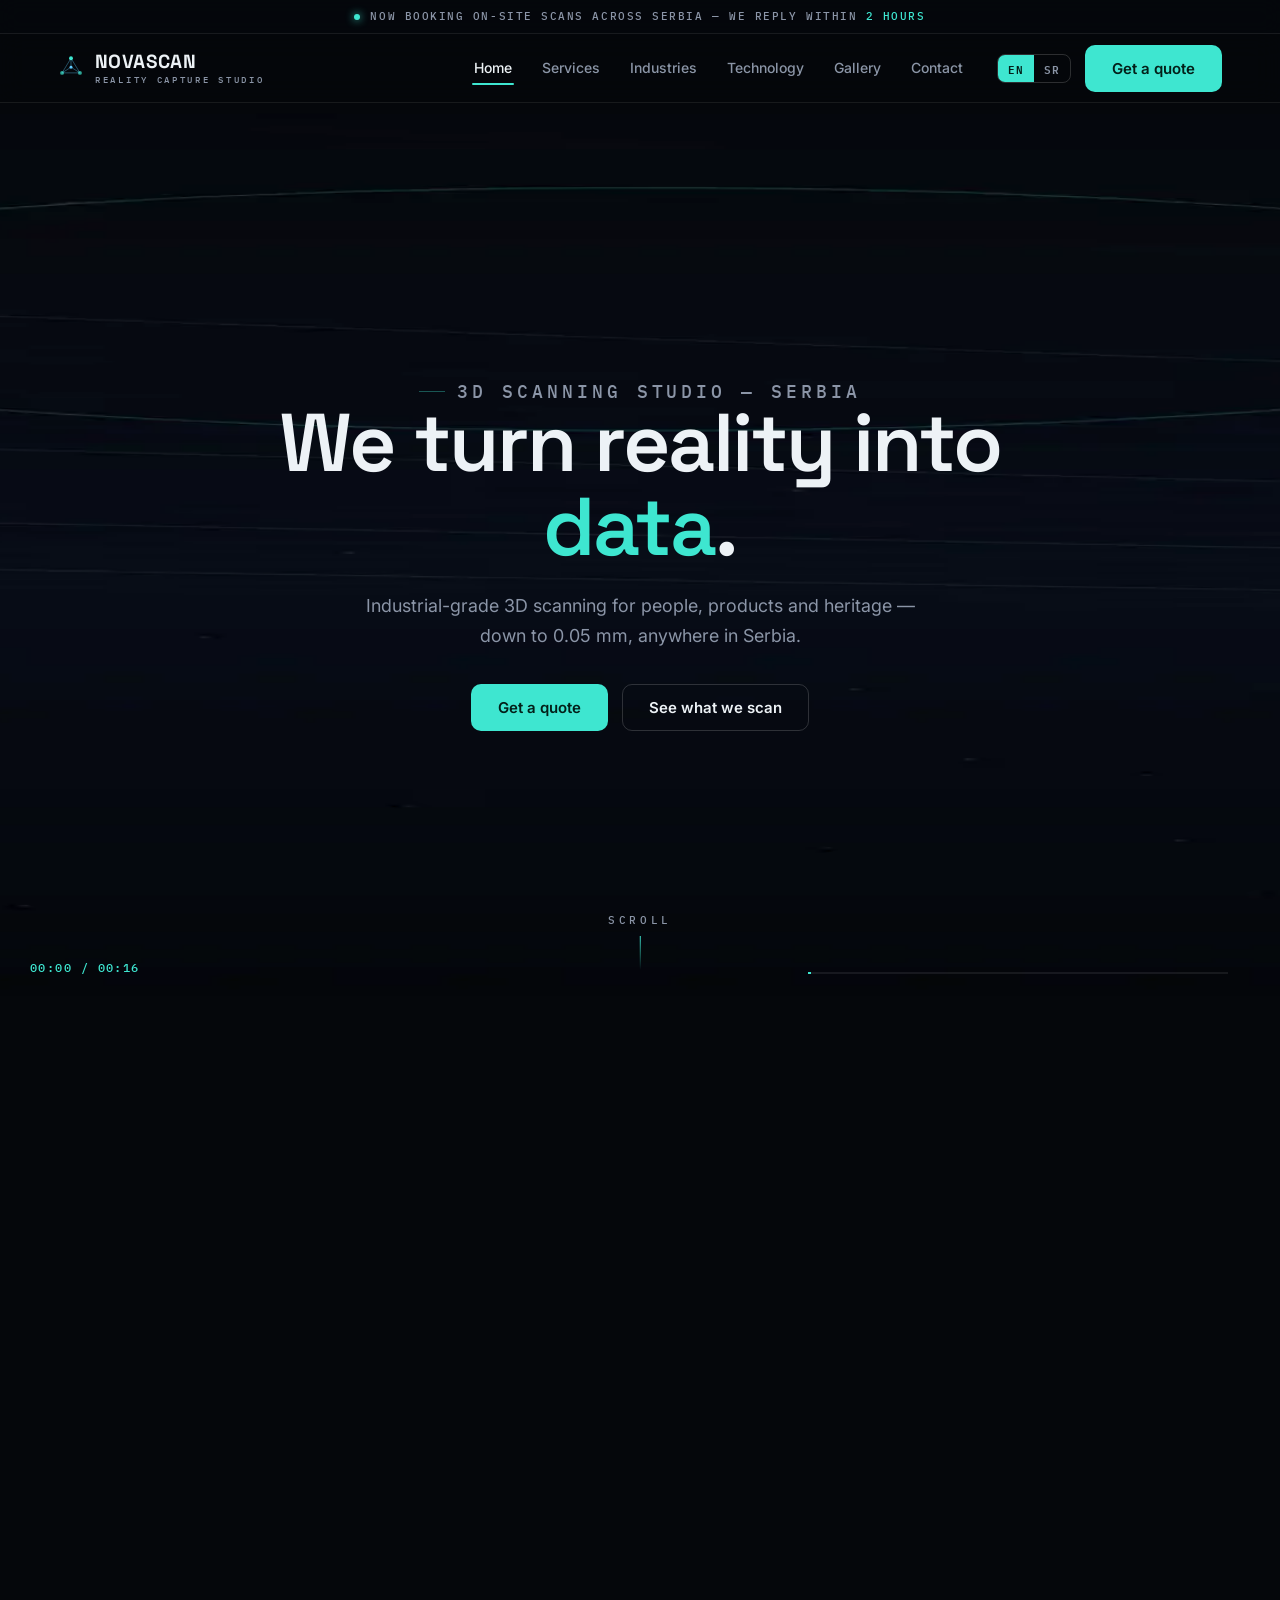
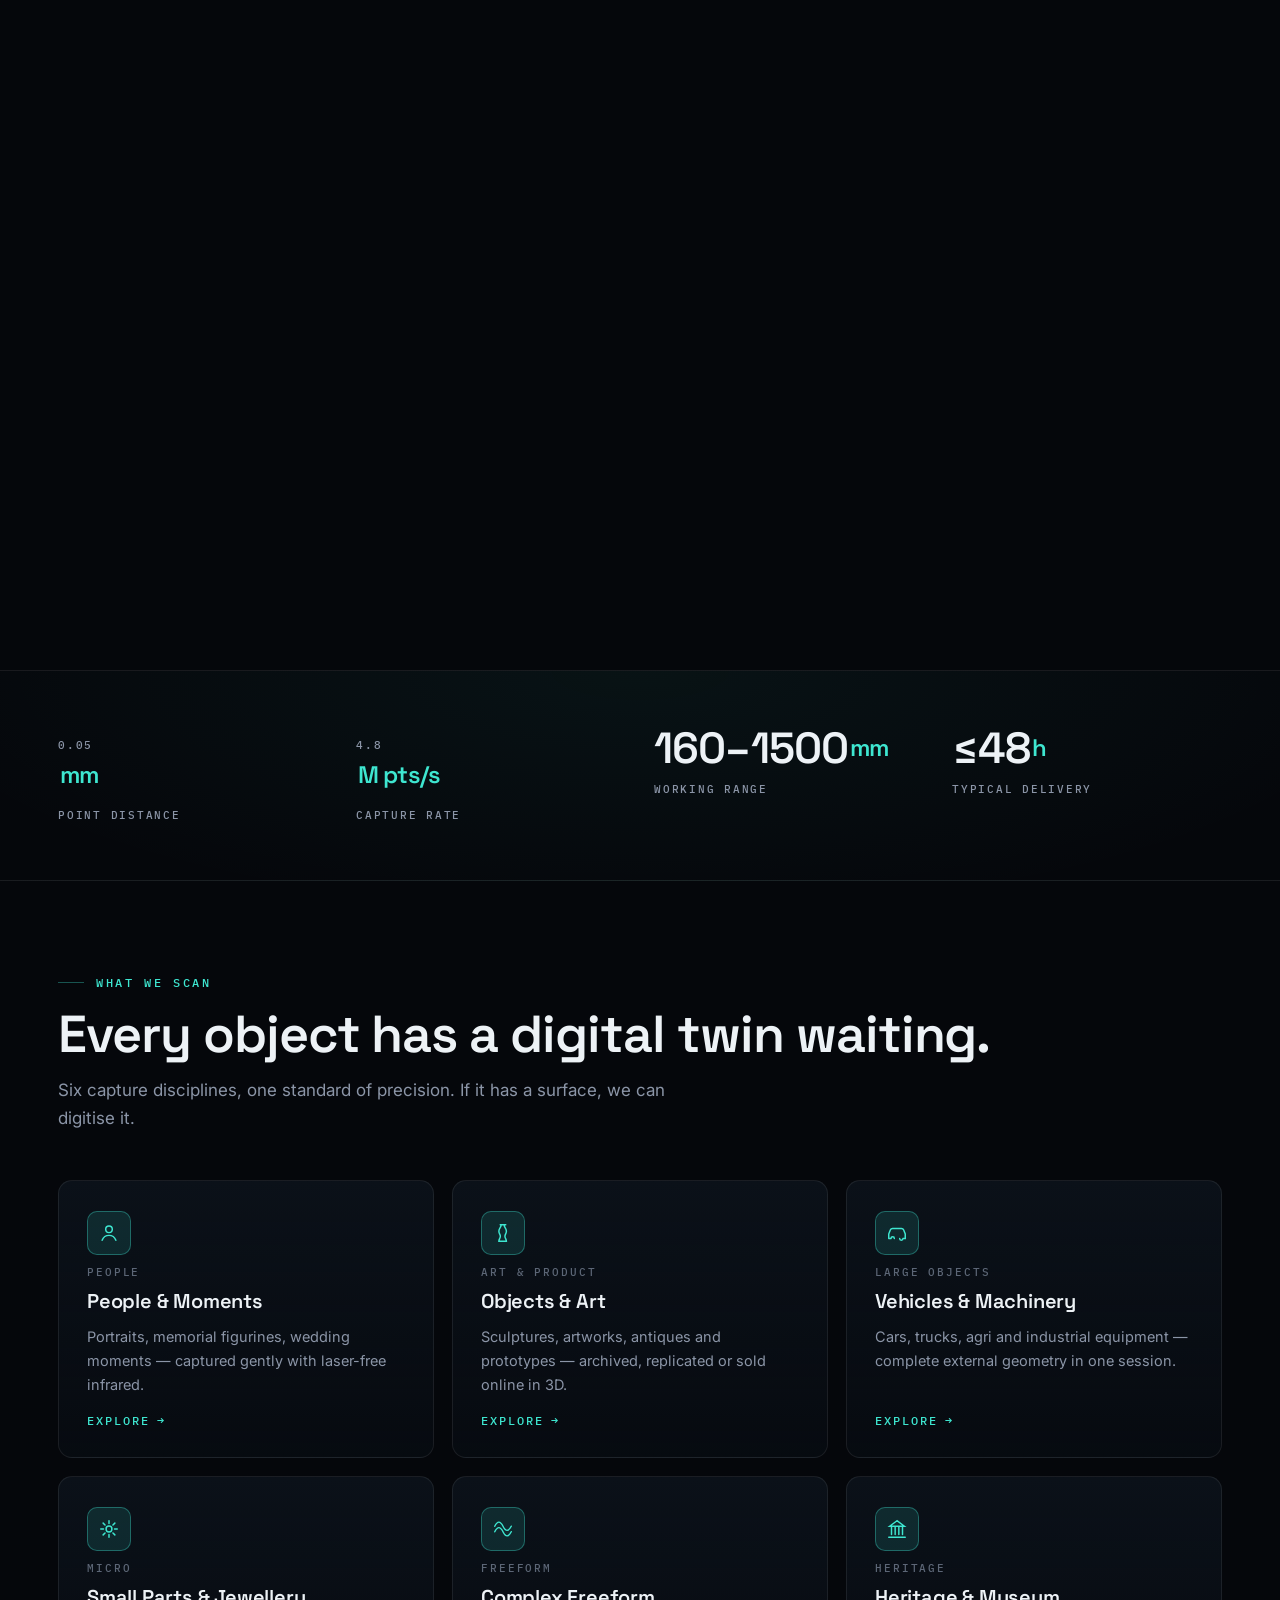
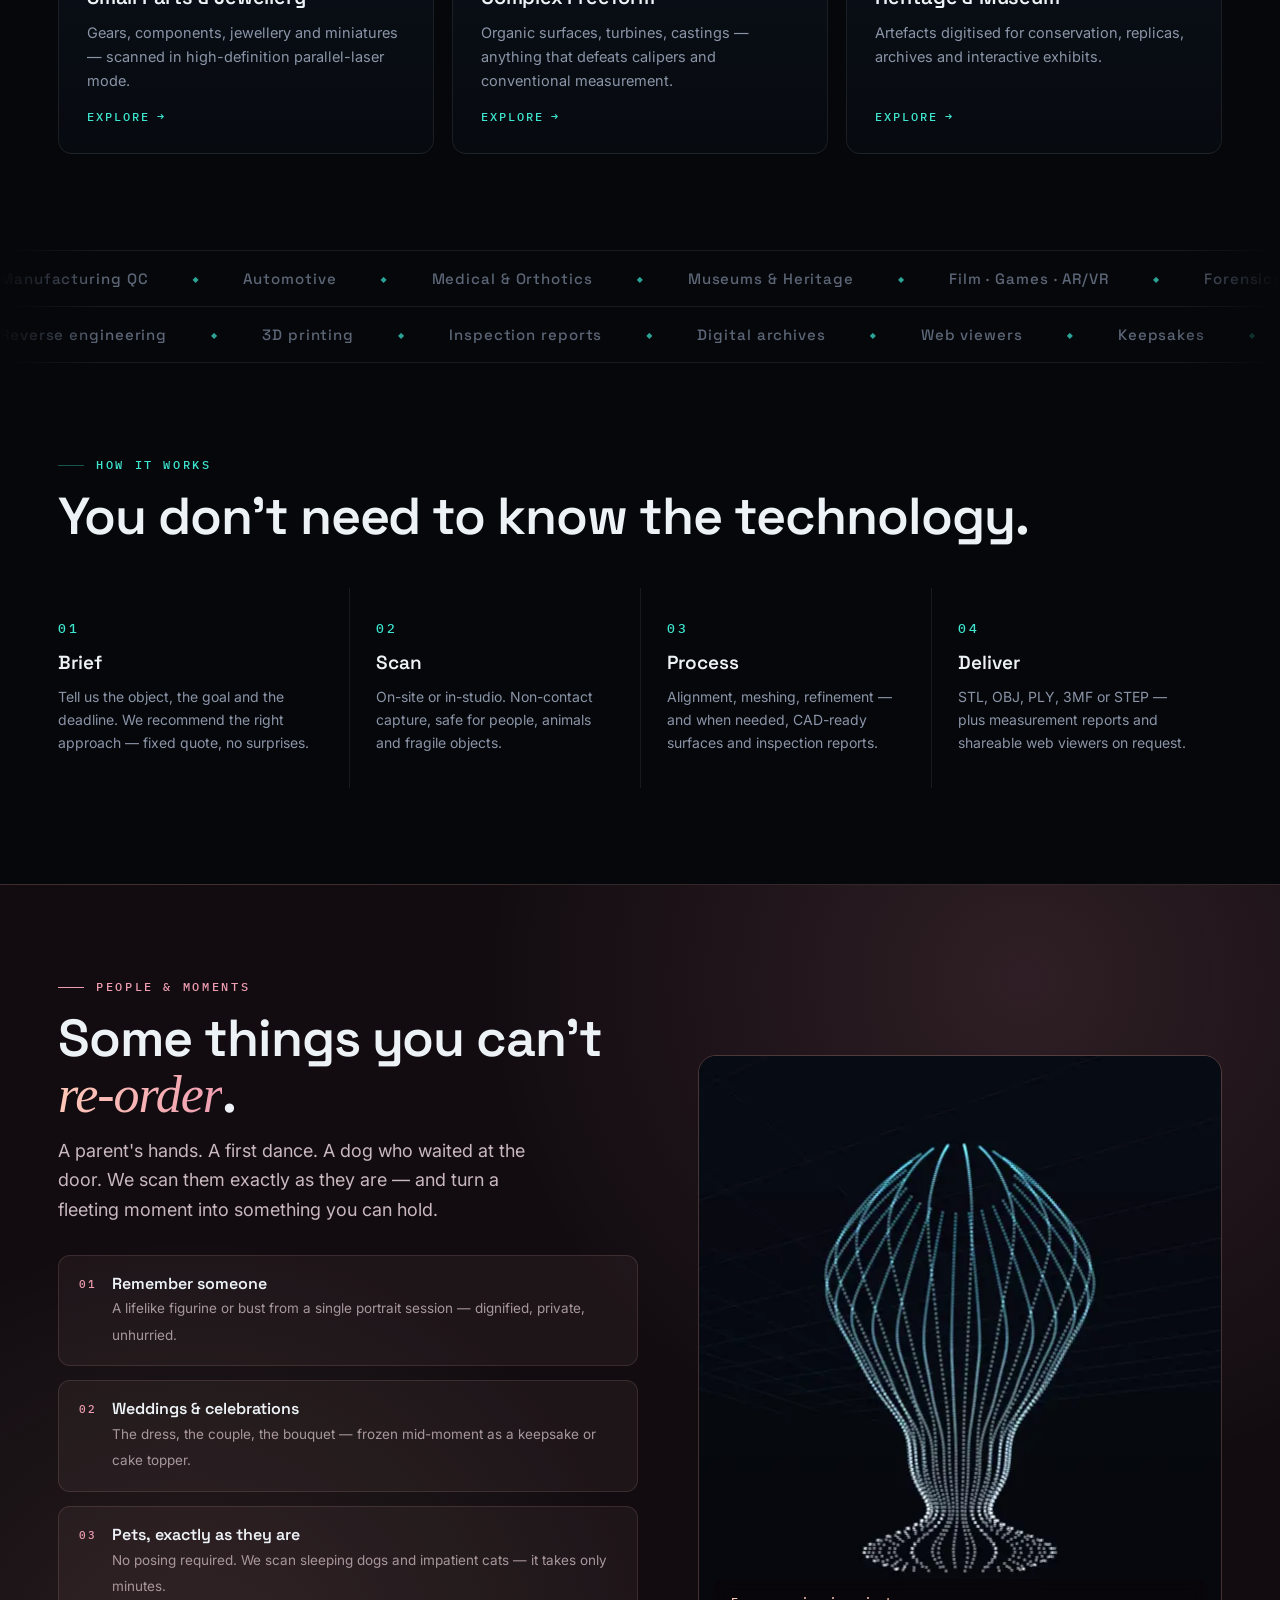
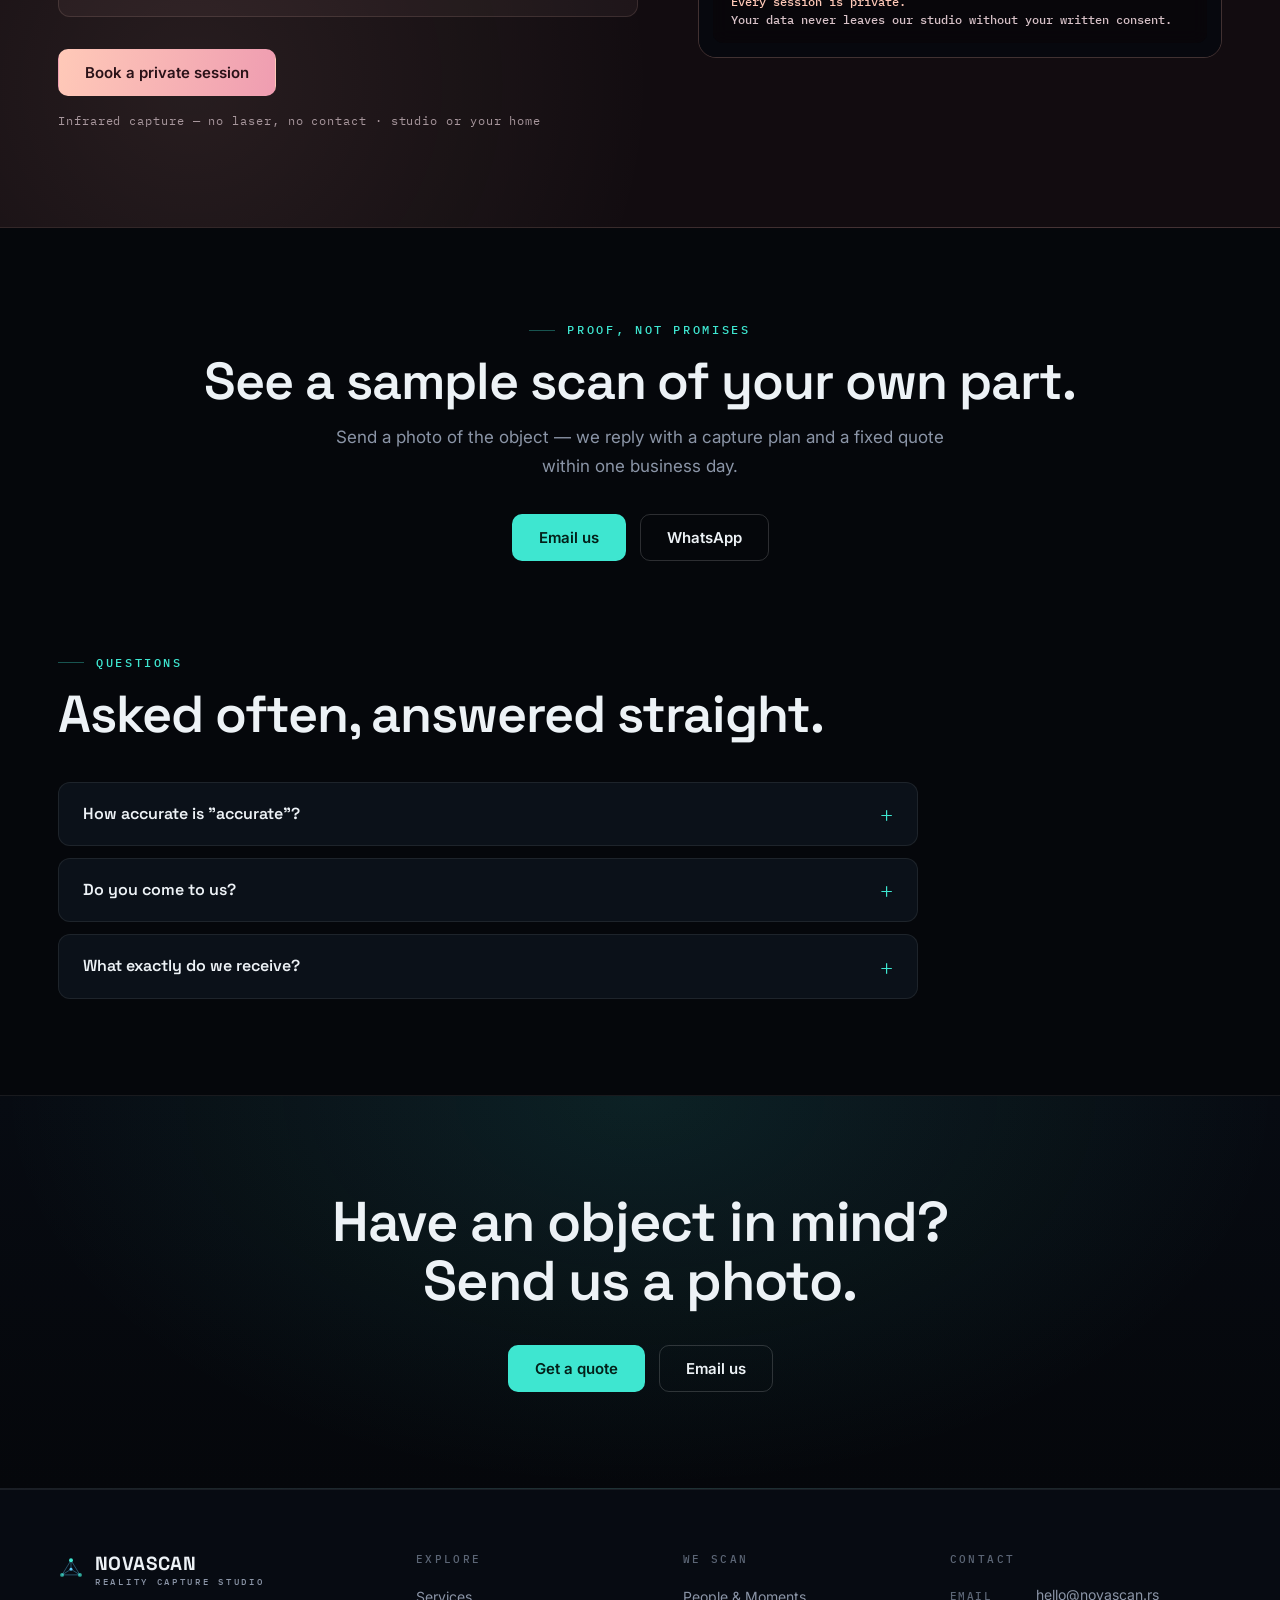
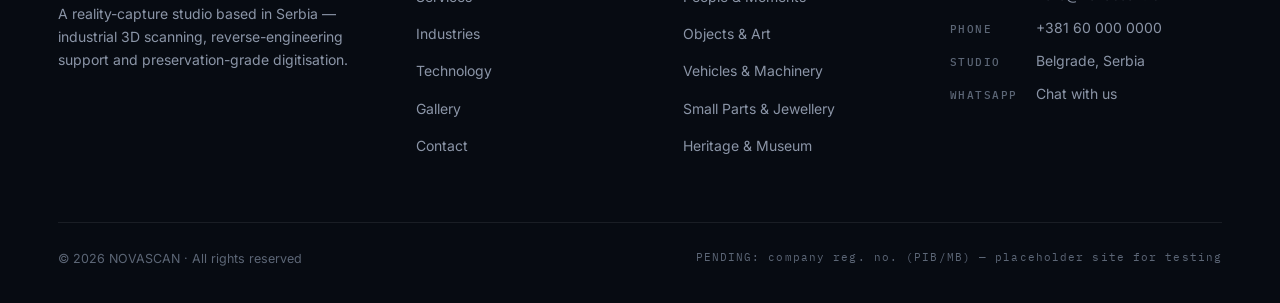
==== index.html @ ce2a1cec "NOVASCAN 3D scanning studio website - test build" ====
<!DOCTYPE html>
<html lang="en">
<head>
<meta charset="UTF-8">
<meta name="viewport" content="width=device-width, initial-scale=1">
<title>NOVASCAN — 3D Scanning Studio, Serbia</title>
<meta name="description" content="Industrial-grade 3D scanning in Serbia — people, products, vehicles, heritage. 0.05 mm point distance, on-site wireless capture, CAD-ready deliverables.">
<meta property="og:title" content="NOVASCAN — We turn reality into data">
<meta property="og:description" content="Industrial-grade 3D scanning in Serbia — people, products, vehicles, heritage.">
<meta property="og:image" content="assets/img/og.jpg">
<link rel="icon" href="assets/img/favicon.svg" type="image/svg+xml">
<link rel="preconnect" href="https://fonts.googleapis.com">
<link rel="preconnect" href="https://fonts.gstatic.com" crossorigin>
<link href="https://fonts.googleapis.com/css2?family=Space+Grotesk:wght@500;600;700&family=Inter:wght@400;500;600&family=IBM+Plex+Mono:wght@400;500&display=swap" rel="stylesheet">
<link rel="stylesheet" href="assets/css/main.css">
</head>
<body data-page="home">

<div class="topline"><span class="dot"></span><span data-i18n="top.line">Now booking on-site scans across Serbia — we reply within <b>2 hours</b></span></div>

<header class="site-head">
  <div class="wrap">
    <a class="brand" href="index.html">
      <svg class="logo-mark" viewBox="0 0 32 32" fill="none" aria-hidden="true">
        <path d="M16 4 5 22M16 4l11 18M5 22h22M16 4v11M5 22l11-7 11 7" stroke="rgba(94,203,255,.45)" stroke-width="1"/>
        <circle cx="16" cy="4" r="2.4" fill="#3ee6d0"/><circle cx="5" cy="22" r="2.4" fill="#3ee6d0" opacity=".7"/>
        <circle cx="27" cy="22" r="2.4" fill="#3ee6d0" opacity=".7"/><circle cx="16" cy="15" r="1.8" fill="#5ecbff"/>
      </svg>
      <span><span data-cfg="brand">NOVASCAN</span><small data-i18n="ft.tagline">REALITY CAPTURE STUDIO</small></span>
    </a>
    <nav class="main">
      <a href="index.html" data-nav="home" data-i18n="nav.home">Home</a>
      <a href="services.html" data-nav="services" data-i18n="nav.services">Services</a>
      <a href="industries.html" data-nav="industries" data-i18n="nav.industries">Industries</a>
      <a href="technology.html" data-nav="technology" data-i18n="nav.tech">Technology</a>
      <a href="gallery.html" data-nav="gallery" data-i18n="nav.gallery">Gallery</a>
      <a href="contact.html" data-nav="contact" data-i18n="nav.contact">Contact</a>
    </nav>
    <div class="head-cta">
      <div class="lang"><button data-lang="en" class="on">EN</button><button data-lang="sr">SR</button></div>
      <a class="btn btn-solid" href="contact.html" data-i18n="cta.quote">Get a quote</a>
      <button class="burger" aria-label="Menu"><span></span><span></span><span></span></button>
    </div>
  </div>
</header>

<!-- ============ SCROLL-VIDEO HERO ============ -->
<section class="hero" id="hero">
  <div class="hero-pin">
    <img id="heroPoster" alt="" aria-hidden="true">
    <canvas id="heroCanvas" aria-label="3D scanning animation"></canvas>
    <div class="hero-load"><div class="bar"><i></i></div><span>LOADING SEQUENCE 0%</span></div>
    <div class="hero-ui">
      <div class="hero-head">
        <p class="eyebrow" style="justify-content:center" data-i18n="hero.eyebrow">3D scanning studio — Serbia</p>
        <h1 data-i18n="hero.h1">We turn reality into <em>data</em>.</h1>
        <p data-i18n="hero.sub">Industrial-grade 3D scanning for people, products and heritage — down to 0.05&nbsp;mm, anywhere in Serbia.</p>
        <div class="h-cta">
          <a class="btn btn-solid" href="contact.html" data-i18n="cta.quote">Get a quote</a>
          <a class="btn btn-ghost" href="services.html" data-i18n="cta.scan">See what we scan</a>
        </div>
      </div>
      <div class="hero-cap cap-a"><div class="cap-body">
        <h2 data-i18n="cap1.t">4.8 million points per second.</h2>
        <p data-i18n="cap1.p">Handheld blue-laser capture at 0.05&nbsp;mm point distance — surface detail preserved, not approximated.</p>
      </div></div>
      <div class="hero-cap cap-b"><div class="cap-body">
        <h2 data-i18n="cap2.t">From raw points to watertight mesh.</h2>
        <p data-i18n="cap2.p">Noise filtered, holes filled, surfaces smoothed — a model ready for CAD, 3D printing or the web.</p>
      </div></div>
      <div class="hero-end">
        <h3 data-i18n="end.t">One scan. Infinite applications.</h3>
        <div class="row">
          <a class="btn btn-solid" href="contact.html" data-i18n="cta.quote">Get a quote</a>
          <a class="btn btn-ghost" href="gallery.html" data-i18n="cta.gallery">View the gallery</a>
        </div>
      </div>
    </div>
    <div class="hero-hud"><span class="hp-time">00:00 / 00:16</span><div class="hp-bar"><i></i></div></div>
    <div class="hero-hint" data-i18n="hero.hint">SCROLL</div>
  </div>
</section>

<!-- ============ STATS ============ -->
<div class="stats"><div class="wrap">
  <div class="stat rv"><b><span class="count" data-to="0.05" data-dec="2">0</span><i>mm</i></b><span data-i18n="st1.l">point distance</span></div>
  <div class="stat rv d1"><b><span class="count" data-to="4.8" data-dec="1">0</span><i>M pts/s</i></b><span data-i18n="st2.l">capture rate</span></div>
  <div class="stat rv d2"><b>160–1500<i>mm</i></b><span data-i18n="st3.l">working range</span></div>
  <div class="stat rv d3"><b>≤48<i>h</i></b><span data-i18n="st4.l">typical delivery</span></div>
</div></div>

<!-- ============ DOMAINS ============ -->
<section><div class="container">
  <p class="eyebrow rv" data-i18n="dom.eyebrow">What we scan</p>
  <h2 class="sec-title rv" data-i18n="dom.title">Every object has a digital twin waiting.</h2>
  <p class="sec-sub rv d1" data-i18n="dom.sub">Six capture disciplines, one standard of precision. If it has a surface, we can digitise it.</p>
  <div class="grid3" style="margin-top:48px">
    <a class="card rv" href="services.html#people">
      <div class="ico"><svg viewBox="0 0 24 24" fill="none" stroke="currentColor" stroke-width="1.6" stroke-linecap="round"><circle cx="12" cy="8" r="3.6"/><path d="M4.5 20c1.4-3.6 4.1-5.4 7.5-5.4s6.1 1.8 7.5 5.4"/></svg></div>
      <span class="tagline" data-i18n="d1.tag">People</span>
      <h3 data-i18n="d1.t">People &amp; Moments</h3>
      <p data-i18n="d1.p">Portraits, memorial figurines, wedding moments — captured gently with laser-free infrared.</p>
      <span class="go" data-i18n="cta.more">Explore</span>
    </a>
    <a class="card rv d1" href="services.html#objects">
      <div class="ico"><svg viewBox="0 0 24 24" fill="none" stroke="currentColor" stroke-width="1.6" stroke-linecap="round"><path d="M9 3h6M10 3c0 3-2.5 4-2.5 7 0 2.6 1.6 3.6 1.6 5.5 0 2.4-1.6 3-1.6 5.5h8.2c0-2.5-1.6-3.1-1.6-5.5 0-1.9 1.6-2.9 1.6-5.5C15.7 7 13.2 6 13.2 3"/></svg></div>
      <span class="tagline" data-i18n="d2.tag">Art &amp; product</span>
      <h3 data-i18n="d2.t">Objects &amp; Art</h3>
      <p data-i18n="d2.p">Sculptures, artworks, antiques and prototypes — archived, replicated or sold online in 3D.</p>
      <span class="go" data-i18n="cta.more">Explore</span>
    </a>
    <a class="card rv d2" href="services.html#vehicles">
      <div class="ico"><svg viewBox="0 0 24 24" fill="none" stroke="currentColor" stroke-width="1.6" stroke-linecap="round"><path d="M3 13l1.7-4.3c.4-1 1.3-1.7 2.4-1.7h9.8c1.1 0 2 .7 2.4 1.7L21 13v5h-2.5M3 18v-5m0 5h2.5m13 0a1.8 1.8 0 1 1-3.6 0m-9.4 0a1.8 1.8 0 1 1 3.6 0"/></svg></div>
      <span class="tagline" data-i18n="d3.tag">Large objects</span>
      <h3 data-i18n="d3.t">Vehicles &amp; Machinery</h3>
      <p data-i18n="d3.p">Cars, trucks, agri and industrial equipment — complete external geometry in one session.</p>
      <span class="go" data-i18n="cta.more">Explore</span>
    </a>
    <a class="card rv" href="services.html#small">
      <div class="ico"><svg viewBox="0 0 24 24" fill="none" stroke="currentColor" stroke-width="1.6" stroke-linecap="round"><circle cx="12" cy="12" r="3.2"/><path d="M12 3v3M12 18v3M3 12h3M18 12h3M5.6 5.6l2.1 2.1M16.3 16.3l2.1 2.1M18.4 5.6l-2.1 2.1M7.7 16.3l-2.1 2.1"/></svg></div>
      <span class="tagline" data-i18n="d4.tag">Micro</span>
      <h3 data-i18n="d4.t">Small Parts &amp; Jewellery</h3>
      <p data-i18n="d4.p">Gears, components, jewellery and miniatures — scanned in high-definition parallel-laser mode.</p>
      <span class="go" data-i18n="cta.more">Explore</span>
    </a>
    <a class="card rv d1" href="services.html#freeform">
      <div class="ico"><svg viewBox="0 0 24 24" fill="none" stroke="currentColor" stroke-width="1.6" stroke-linecap="round"><path d="M3 15c3-6 6-6 9 0s6 6 9 0M3 9c3-6 6-6 9 0s6 6 9 0"/></svg></div>
      <span class="tagline" data-i18n="d5.tag">Freeform</span>
      <h3 data-i18n="d5.t">Complex Freeform</h3>
      <p data-i18n="d5.p">Organic surfaces, turbines, castings — anything that defeats calipers and conventional measurement.</p>
      <span class="go" data-i18n="cta.more">Explore</span>
    </a>
    <a class="card rv d2" href="services.html#heritage">
      <div class="ico"><svg viewBox="0 0 24 24" fill="none" stroke="currentColor" stroke-width="1.6" stroke-linecap="round"><path d="M3 21h18M4 9h16M12 3 4 9h16L12 3zM6 9v9M10 9v9M14 9v9M18 9v9"/></svg></div>
      <span class="tagline" data-i18n="d6.tag">Heritage</span>
      <h3 data-i18n="d6.t">Heritage &amp; Museum</h3>
      <p data-i18n="d6.p">Artefacts digitised for conservation, replicas, archives and interactive exhibits.</p>
      <span class="go" data-i18n="cta.more">Explore</span>
    </a>
  </div>
</div></section>

<!-- ============ INDUSTRIES MARQUEE ============ -->
<div class="marq"><div class="in" data-i18n="marq.items">
  <span>Manufacturing QC</span><span>Automotive</span><span>Medical &amp; Orthotics</span><span>Museums &amp; Heritage</span><span>Film · Games · AR/VR</span><span>Forensics</span><span>Architecture</span><span>Jewellery</span><span>Education</span><span>Aerospace</span>
  <span>Manufacturing QC</span><span>Automotive</span><span>Medical &amp; Orthotics</span><span>Museums &amp; Heritage</span><span>Film · Games · AR/VR</span><span>Forensics</span><span>Architecture</span><span>Jewellery</span><span>Education</span><span>Aerospace</span>
</div></div>
<div class="marq rev" style="border-top:0"><div class="in" data-i18n="marq.items2">
  <span>Reverse engineering</span><span>3D printing</span><span>Inspection reports</span><span>Digital archives</span><span>Web viewers</span><span>Keepsakes</span><span>Replicas</span><span>Prototyping</span><span>Conservation</span>
  <span>Reverse engineering</span><span>3D printing</span><span>Inspection reports</span><span>Digital archives</span><span>Web viewers</span><span>Keepsakes</span><span>Replicas</span><span>Prototyping</span><span>Conservation</span>
</div></div>

<!-- ============ PROCESS ============ -->
<section><div class="container">
  <p class="eyebrow rv" data-i18n="pr.eyebrow">How it works</p>
  <h2 class="sec-title rv" data-i18n="pr.title">You don't need to know the technology.</h2>
  <div class="steps" style="margin-top:44px">
    <div class="step rv"><b>01</b><h3 data-i18n="pr.s1.t">Brief</h3><p data-i18n="pr.s1.p">Tell us the object, the goal and the deadline. We recommend the right approach — fixed quote, no surprises.</p></div>
    <div class="step rv d1"><b>02</b><h3 data-i18n="pr.s2.t">Scan</h3><p data-i18n="pr.s2.p">On-site or in-studio. Non-contact capture, safe for people, animals and fragile objects.</p></div>
    <div class="step rv d2"><b>03</b><h3 data-i18n="pr.s3.t">Process</h3><p data-i18n="pr.s3.p">Alignment, meshing, refinement — and when needed, CAD-ready surfaces and inspection reports.</p></div>
    <div class="step rv d3"><b>04</b><h3 data-i18n="pr.s4.t">Deliver</h3><p data-i18n="pr.s4.p">STL, OBJ, PLY, 3MF or STEP — plus measurement reports and shareable web viewers on request.</p></div>
  </div>
</div></section>

<!-- ============ PEOPLE & MOMENTS ============ -->
<section class="warm"><div class="container warm-grid">
  <div class="split">
    <div>
      <p class="eyebrow rv" data-i18n="wm.eyebrow">People &amp; moments</p>
      <h2 class="sec-title rv" data-i18n="wm.title">Some things you can't <em>re-order</em>.</h2>
      <p class="lead rv d1" data-i18n="wm.lead">A parent's hands. A first dance. A dog who waited at the door. We scan them exactly as they are — and turn a fleeting moment into something you can hold.</p>
      <div class="moments">
        <div class="moment rv"><i>01</i><div><b data-i18n="wm.m1.t">Remember someone</b><span data-i18n="wm.m1.p">A lifelike figurine or bust from a single portrait session — dignified, private, unhurried.</span></div></div>
        <div class="moment rv d1"><i>02</i><div><b data-i18n="wm.m2.t">Weddings &amp; celebrations</b><span data-i18n="wm.m2.p">The dress, the couple, the bouquet — frozen mid-moment as a keepsake or cake topper.</span></div></div>
        <div class="moment rv d2"><i>03</i><div><b data-i18n="wm.m3.t">Pets, exactly as they are</b><span data-i18n="wm.m3.p">No posing required. We scan sleeping dogs and impatient cats — it takes only minutes.</span></div></div>
      </div>
      <div style="display:flex;gap:16px;align-items:center;margin-top:32px;flex-wrap:wrap">
        <a class="btn btn-warm" href="contact.html" data-i18n="cta.book">Book a private session</a>
        <span class="mono" style="font-size:11.5px;color:#a8979d;letter-spacing:.08em" data-i18n="wm.note">Infrared capture — no laser, no contact · studio or your home</span>
      </div>
    </div>
    <div class="visual rv d1">
      <img src="assets/img/cases/amphora.webp" alt="Point-cloud capture" loading="lazy">
      <div class="cap"><b data-i18n="wm.cap.b">Every session is private.</b><br><span data-i18n="wm.cap.p">Your data never leaves our studio without your written consent.</span></div>
    </div>
  </div>
</div></section>

<!-- ============ PROOF / SAMPLE ============ -->
<section><div class="container" style="text-align:center">
  <p class="eyebrow rv" style="justify-content:center" data-i18n="pf.eyebrow">Proof, not promises</p>
  <h2 class="sec-title rv" data-i18n="pf.title">See a sample scan of your own part.</h2>
  <p class="sec-sub rv d1" style="margin:0 auto" data-i18n="pf.p">Send a photo of the object — we reply with a capture plan and a fixed quote within one business day.</p>
  <div class="rv d2" style="display:flex;gap:14px;justify-content:center;margin-top:34px;flex-wrap:wrap">
    <a class="btn btn-solid" data-cfg-href="email" data-i18n="cta.email">Email us</a>
    <a class="btn btn-ghost" data-cfg-href="whatsapp" target="_blank" rel="noopener">WhatsApp</a>
  </div>
</div></section>

<!-- ============ FAQ TEASER ============ -->
<section style="padding-top:0"><div class="container">
  <p class="eyebrow rv" data-i18n="fq.eyebrow">Questions</p>
  <h2 class="sec-title rv" data-i18n="fq.title">Asked often, answered straight.</h2>
  <div class="faq" style="margin-top:40px;max-width:860px">
    <details class="rv"><summary data-i18n="fq1.q">How accurate is "accurate"?</summary><div class="a"><span data-i18n="fq1.a">Point distance down to 0.05 mm and volumetric accuracy of 0.04 + 0.06 mm/m — and we publish the measured numbers with every job.</span><br><a class="btn btn-ghost" href="technology.html" data-i18n="cta.tech">See full specifications</a></div></details>
    <details class="rv d1"><summary data-i18n="fq2.q">Do you come to us?</summary><div class="a" data-i18n="fq2.a">Yes — fully wireless scanning means we bring the studio to your factory floor, showroom or living room, anywhere in Serbia and the region.</div></details>
    <details class="rv d2"><summary data-i18n="fq3.q">What exactly do we receive?</summary><div class="a"><span data-i18n="fq3.a">Your choice of mesh formats (STL / OBJ / PLY / 3MF), measurement reports, and a shareable 3D web viewer for every project.</span><br><a class="btn btn-ghost" href="contact.html" data-i18n="cta.quote">Get a quote</a></div></details>
  </div>
</div></section>

<!-- ============ CTA ============ -->
<section class="cta-band"><div class="container">
  <h2 class="rv" data-i18n="cb.t">Have an object in mind? Send us a photo.</h2>
  <div class="row rv d1">
    <a class="btn btn-solid" href="contact.html" data-i18n="cta.quote">Get a quote</a>
    <a class="btn btn-ghost" data-cfg-href="email" data-i18n="cta.email">Email us</a>
  </div>
</div></section>

<!-- ============ FOOTER ============ -->
<footer><div class="container">
  <div class="cols">
    <div>
      <a class="brand" href="index.html">
        <svg class="logo-mark" viewBox="0 0 32 32" fill="none" aria-hidden="true">
          <path d="M16 4 5 22M16 4l11 18M5 22h22M16 4v11M5 22l11-7 11 7" stroke="rgba(94,203,255,.45)" stroke-width="1"/>
          <circle cx="16" cy="4" r="2.4" fill="#3ee6d0"/><circle cx="5" cy="22" r="2.4" fill="#3ee6d0" opacity=".7"/>
          <circle cx="27" cy="22" r="2.4" fill="#3ee6d0" opacity=".7"/><circle cx="16" cy="15" r="1.8" fill="#5ecbff"/>
        </svg>
        <span><span data-cfg="brand">NOVASCAN</span><small data-i18n="ft.tagline">REALITY CAPTURE STUDIO</small></span>
      </a>
      <p class="about" data-i18n="ft.about">A reality-capture studio based in Serbia — industrial 3D scanning, reverse-engineering support and preservation-grade digitisation.</p>
    </div>
    <div>
      <h4 data-i18n="ft.explore">Explore</h4>
      <ul>
        <li><a href="services.html" data-i18n="nav.services">Services</a></li>
        <li><a href="industries.html" data-i18n="nav.industries">Industries</a></li>
        <li><a href="technology.html" data-i18n="nav.tech">Technology</a></li>
        <li><a href="gallery.html" data-i18n="nav.gallery">Gallery</a></li>
        <li><a href="contact.html" data-i18n="nav.contact">Contact</a></li>
      </ul>
    </div>
    <div>
      <h4 data-i18n="ft.services">We scan</h4>
      <ul>
        <li><a href="services.html#people" data-i18n="sv.people">People &amp; Moments</a></li>
        <li><a href="services.html#objects" data-i18n="sv.objects">Objects &amp; Art</a></li>
        <li><a href="services.html#vehicles" data-i18n="sv.vehicles">Vehicles &amp; Machinery</a></li>
        <li><a href="services.html#small" data-i18n="sv.small">Small Parts &amp; Jewellery</a></li>
        <li><a href="services.html#heritage" data-i18n="sv.heritage">Heritage &amp; Museum</a></li>
      </ul>
    </div>
    <div>
      <h4 data-i18n="ft.contact">Contact</h4>
      <div class="contact-line"><b data-i18n="ft.email">Email</b><a data-cfg-href="email"><span data-cfg="email">hello@novascan.rs</span></a></div>
      <div class="contact-line"><b data-i18n="ft.phone">Phone</b><a data-cfg-href="phone"><span data-cfg="phone">+381 60 000 0000</span></a></div>
      <div class="contact-line"><b data-i18n="ft.addr">Studio</b><span data-cfg="address">Belgrade, Serbia</span></div>
      <div class="contact-line"><b>WhatsApp</b><a data-cfg-href="whatsapp" target="_blank" rel="noopener" data-i18n="cta.chat">Chat with us</a></div>
    </div>
  </div>
  <div class="bottom">
    <span>© <span id="yy">2026</span> <span data-cfg="brand">NOVASCAN</span> · <span data-i18n="ft.rights">All rights reserved</span></span>
    <span class="mono" data-i18n="ft.legal">PENDING: company reg. no. (PIB/MB) — placeholder site for testing</span>
  </div>
</div></footer>

<script src="assets/js/i18n.js"></script>
<script src="assets/js/main.js"></script>
<script src="assets/js/hero.js"></script>
</body>
</html>
---- assets/css/main.css ----
/* ============================================================
   NOVASCAN 3D — design system
   dark tech · single teal accent · mono data labels
   ============================================================ */
:root{
  --bg:#05070b; --bg2:#070b12; --panel:#0b1119; --panel2:#0e1622;
  --line:rgba(255,255,255,.08); --line2:rgba(255,255,255,.16);
  --txt:#edf2f6; --mut:#8b95a7; --dim:#5c6676;
  --acc:#3ee6d0; --acc2:#5ecbff; --acc-ink:#032019;
  --acc-dim:rgba(62,230,208,.12); --acc-line:rgba(62,230,208,.35);
  --warm-a:#ffc9b8; --warm-b:#ef9db1; --warm-bg:#120c10;
  --fd:'Space Grotesk',system-ui,sans-serif;
  --fb:'Inter',system-ui,sans-serif;
  --fm:'IBM Plex Mono',ui-monospace,monospace;
  --r:14px;
}
*{margin:0;padding:0;box-sizing:border-box}
html{scroll-behavior:smooth}
body{background:var(--bg);color:var(--txt);font:16px/1.65 var(--fb);
  -webkit-font-smoothing:antialiased;overflow-x:hidden}
::selection{background:var(--acc);color:var(--acc-ink)}
img,canvas,video{display:block;max-width:100%}
a{color:inherit;text-decoration:none}
ul{list-style:none}

.container{max-width:1220px;margin:0 auto;padding:0 28px}
.mono{font-family:var(--fm)}
.eyebrow{font:500 12px/1 var(--fm);letter-spacing:.22em;text-transform:uppercase;
  color:var(--acc);display:flex;align-items:center;gap:12px}
.eyebrow::before{content:"";width:26px;height:1px;background:var(--acc-line)}
.sec-title{font:600 clamp(30px,4.2vw,52px)/1.06 var(--fd);letter-spacing:-.02em;margin:18px 0 14px}
.sec-sub{color:var(--mut);max-width:640px;font-size:17px}
section{padding:96px 0;position:relative}
.hair{height:1px;background:var(--line);border:0}

/* ---------- buttons ---------- */
.btn{display:inline-flex;align-items:center;gap:10px;font:600 15px/1 var(--fb);
  padding:15px 26px;border-radius:10px;border:1px solid transparent;cursor:pointer;
  transition:.25s;white-space:nowrap}
.btn-solid{background:var(--acc);color:var(--acc-ink)}
.btn-solid:hover{transform:translateY(-2px);box-shadow:0 12px 32px -8px rgba(62,230,208,.45)}
.btn-ghost{border-color:var(--line2);color:var(--txt)}
.btn-ghost:hover{border-color:var(--acc-line);color:var(--acc);background:var(--acc-dim)}
.btn svg{width:16px;height:16px}

/* ---------- header ---------- */
.topline{position:fixed;top:0;left:0;right:0;z-index:60;height:34px;
  display:flex;align-items:center;justify-content:center;gap:10px;padding:0 14px;
  background:rgba(5,8,12,.85);backdrop-filter:blur(10px);
  border-bottom:1px solid var(--line);
  font:500 11px/1 var(--fm);letter-spacing:.14em;text-transform:uppercase;color:var(--mut);
  white-space:nowrap;overflow:hidden;text-overflow:ellipsis}
.topline b{color:var(--acc);font-weight:500}
.dot{width:6px;height:6px;border-radius:50%;background:var(--acc);
  box-shadow:0 0 8px var(--acc);animation:pulse 2s infinite}
@keyframes pulse{50%{opacity:.35}}
.site-head{position:fixed;top:34px;left:0;right:0;z-index:50;
  backdrop-filter:blur(14px);background:rgba(5,7,11,.72);
  border-bottom:1px solid var(--line);transition:.3s}
.site-head .wrap{max-width:1220px;margin:0 auto;padding:0 28px;height:68px;
  display:flex;align-items:center;gap:32px}
.brand{display:flex;align-items:center;gap:11px;font:700 19px/1 var(--fd);letter-spacing:.02em}
.brand small{display:block;font:500 9px/1 var(--fm);letter-spacing:.3em;color:var(--mut);margin-top:4px}
.logo-mark{width:26px;height:26px;flex:none}
nav.main{display:flex;gap:26px;margin-left:auto}
nav.main a{font:500 14px/1 var(--fb);color:var(--mut);padding:8px 2px;position:relative;transition:.2s}
nav.main a:hover,nav.main a.on{color:var(--txt)}
nav.main a.on::after{content:"";position:absolute;left:0;right:0;bottom:-2px;height:2px;
  background:var(--acc);border-radius:2px}
.head-cta{display:flex;align-items:center;gap:14px}
.lang{display:flex;border:1px solid var(--line2);border-radius:8px;overflow:hidden}
.lang button{background:none;border:0;color:var(--mut);font:600 11px/1 var(--fm);
  padding:8px 10px;cursor:pointer;letter-spacing:.08em}
.lang button.on{background:var(--acc);color:var(--acc-ink)}
.burger{display:none;background:none;border:0;cursor:pointer;padding:8px}
.burger span{display:block;width:22px;height:2px;background:var(--txt);margin:5px 0;transition:.3s}

/* ---------- hero ---------- */
.hero{height:430vh;position:relative;background:var(--bg)}
.hero-pin{position:sticky;top:0;height:100vh;height:100svh;overflow:hidden}
#heroCanvas,#heroPoster{position:absolute;inset:0;width:100%;height:100%}
#heroPoster{object-fit:cover;opacity:0;transition:opacity .8s}
.hero.lean #heroPoster{opacity:1}
.hero-ui{position:absolute;inset:0;pointer-events:none}
.hero-cap{position:absolute;max-width:560px;opacity:0;transform:translateY(26px);
  transition:opacity .5s,transform .5s;pointer-events:none}
.hero-cap.show{opacity:1;transform:none}
.hero-cap .cap-body{background:rgba(5,8,13,.55);backdrop-filter:blur(8px);
  border:1px solid var(--line);border-left:2px solid var(--acc);
  padding:22px 26px;border-radius:4px 14px 14px 4px}
.hero-cap h2{font:600 clamp(26px,3vw,40px)/1.12 var(--fd);letter-spacing:-.015em}
.hero-cap p{color:var(--mut);margin-top:8px;font-size:15px}
.cap-a{left:7vw;top:24vh}
.cap-b{right:7vw;top:30vh;text-align:right}
.cap-b .cap-body{border-left:0;border-right:2px solid var(--acc);border-radius:14px 4px 4px 14px}
.cap-c{left:7vw;bottom:22vh}
.hero-head{position:absolute;left:0;right:0;top:0;bottom:0;display:flex;
  flex-direction:column;justify-content:center;align-items:center;text-align:center;
  padding:0 6vw;transition:opacity .5s,transform .5s}
.hero-head h1{font:600 clamp(40px,6.4vw,88px)/1.03 var(--fd);letter-spacing:-.025em;
  max-width:16ch}
.hero-head h1 em{font-style:normal;color:var(--acc)}
.hero-head p{margin-top:22px;color:var(--mut);font-size:clamp(15px,1.4vw,19px);max-width:52ch}
.hero-head .h-cta{margin-top:34px;display:flex;gap:14px;pointer-events:auto;flex-wrap:wrap;justify-content:center}
.hero-head.hide{opacity:0;transform:translateY(-40px);pointer-events:none}
.hero-end{position:absolute;inset:0;display:flex;flex-direction:column;justify-content:flex-end;
  align-items:center;text-align:center;padding-bottom:12vh;opacity:0;transform:translateY(30px);
  transition:.5s;pointer-events:none}
.hero-end.show{opacity:1;transform:none;pointer-events:auto}
.hero-end h3{font:600 clamp(30px,4vw,54px)/1.08 var(--fd);letter-spacing:-.02em;
  text-shadow:0 4px 30px rgba(0,0,0,.6)}
.hero-end .row{display:flex;gap:14px;margin-top:26px;flex-wrap:wrap;justify-content:center}
.hero-hud{position:absolute;left:0;right:0;bottom:0;padding:22px 30px;display:flex;
  align-items:flex-end;justify-content:space-between;pointer-events:none}
.hp-time{font:500 12px/1 var(--fm);letter-spacing:.12em;color:var(--acc)}
.hp-bar{flex:1;max-width:420px;height:2px;background:var(--line);margin:0 22px;position:relative}
.hp-bar i{position:absolute;left:0;top:0;bottom:0;width:0;background:var(--acc)}
.hero-hint{position:absolute;bottom:26px;left:50%;transform:translateX(-50%);
  font:500 11px/1 var(--fm);letter-spacing:.34em;color:var(--mut);
  display:flex;flex-direction:column;align-items:center;gap:10px;transition:opacity .4s}
.hero-hint::after{content:"";width:1px;height:34px;background:linear-gradient(var(--acc),transparent);
  animation:drip 1.6s infinite}
@keyframes drip{0%{transform:scaleY(0);transform-origin:top}55%{transform:scaleY(1);transform-origin:top}
  56%{transform-origin:bottom}100%{transform:scaleY(0);transform-origin:bottom}}
.hero-load{position:absolute;inset:0;display:flex;align-items:center;justify-content:center;
  flex-direction:column;gap:16px;background:var(--bg);z-index:5;transition:opacity .6s}
.hero-load.done{opacity:0;pointer-events:none}
.hero-load .bar{width:min(320px,60vw);height:2px;background:var(--line)}
.hero-load .bar i{display:block;height:100%;width:0;background:var(--acc)}
.hero-load span{font:500 11px/1 var(--fm);letter-spacing:.3em;color:var(--mut)}

/* ---------- stats band ---------- */
.stats{border-block:1px solid var(--line);background:
  radial-gradient(60% 120% at 50% 0%,rgba(62,230,208,.05),transparent)}
.stats .wrap{max-width:1220px;margin:0 auto;padding:56px 28px;display:grid;
  grid-template-columns:repeat(4,1fr);gap:28px}
.stat b{font:600 clamp(30px,3.4vw,46px)/1 var(--fd);color:var(--txt);display:block;letter-spacing:-.02em}
.stat b i{font-style:normal;color:var(--acc);font-size:.55em;vertical-align:.28em;margin-left:2px}
.stat span{font:500 11px/1.5 var(--fm);letter-spacing:.16em;text-transform:uppercase;
  color:var(--mut);display:block;margin-top:10px}

/* ---------- domain cards ---------- */
.grid3{display:grid;grid-template-columns:repeat(3,1fr);gap:18px}
.grid2{display:grid;grid-template-columns:repeat(2,1fr);gap:18px}
.card{position:relative;background:linear-gradient(180deg,var(--panel),rgba(11,17,25,.4));
  border:1px solid var(--line);border-radius:var(--r);padding:30px 28px;overflow:hidden;
  transition:.35s;display:flex;flex-direction:column;gap:12px}
.card::before{content:"";position:absolute;inset:0;border-radius:var(--r);padding:1px;
  background:linear-gradient(135deg,rgba(62,230,208,.5),transparent 40%);opacity:0;transition:.35s;
  -webkit-mask:linear-gradient(#000 0 0) content-box,linear-gradient(#000 0 0);
  -webkit-mask-composite:xor;mask-composite:exclude}
.card:hover{transform:translateY(-4px)}
.card:hover::before{opacity:1}
.card .ico{width:44px;height:44px;border-radius:10px;background:var(--acc-dim);
  border:1px solid var(--acc-line);display:grid;place-items:center;color:var(--acc)}
.card .ico svg{width:22px;height:22px}
.card h3{font:600 20px/1.2 var(--fd);letter-spacing:-.01em}
.card p{color:var(--mut);font-size:14.5px;flex:1}
.card .go{font:500 12px/1 var(--fm);letter-spacing:.16em;text-transform:uppercase;
  color:var(--acc);display:inline-flex;align-items:center;gap:8px;margin-top:6px}
.card .go::after{content:"→";transition:.25s}
.card:hover .go::after{transform:translateX(5px)}
.card .tagline{font:500 10.5px/1 var(--fm);letter-spacing:.18em;color:var(--dim);text-transform:uppercase}

/* ---------- marquee ---------- */
.marq{overflow:hidden;border-block:1px solid var(--line);padding:20px 0;
  -webkit-mask:linear-gradient(90deg,transparent,#000 8%,#000 92%,transparent)}
.marq .in{display:flex;gap:44px;width:max-content;animation:mq 36s linear infinite}
.marq.rev .in{animation-direction:reverse}
.marq span{font:500 15px/1 var(--fd);color:var(--dim);letter-spacing:.06em;white-space:nowrap;
  display:flex;align-items:center;gap:44px}
.marq span::after{content:"◆";color:var(--acc);font-size:8px;opacity:.7}
@keyframes mq{to{transform:translateX(-50%)}}

/* ---------- steps ---------- */
.steps{display:grid;grid-template-columns:repeat(4,1fr);gap:0;counter-reset:st;position:relative}
.step{padding:34px 26px 34px 0;position:relative}
.step+.step{padding-left:26px;border-left:1px solid var(--line)}
.step b{font:500 13px/1 var(--fm);color:var(--acc);letter-spacing:.2em;display:block;margin-bottom:16px}
.step h3{font:600 19px/1.25 var(--fd);margin-bottom:10px}
.step p{color:var(--mut);font-size:14px}

/* ---------- warm / people section ---------- */
.warm{background:
  radial-gradient(70% 90% at 80% 10%,rgba(239,157,177,.13),transparent 60%),
  radial-gradient(60% 80% at 15% 85%,rgba(255,201,184,.09),transparent 60%),var(--warm-bg);
  border-block:1px solid rgba(255,201,184,.14)}
.warm .eyebrow{color:var(--warm-b)}
.warm .eyebrow::before{background:var(--warm-b)}
.warm h2 em{font-style:italic;font-family:Georgia,'Times New Roman',serif;font-weight:500;
  background:linear-gradient(100deg,var(--warm-a),var(--warm-b));
  -webkit-background-clip:text;background-clip:text;color:transparent}
.warm .split{display:grid;grid-template-columns:1.05fr .95fr;gap:60px;align-items:center}
.warm p.lead{color:#c9b8bd;font-size:18px;max-width:46ch}
.warm .moments{display:grid;gap:14px;margin-top:30px}
.warm .moment{display:flex;gap:16px;align-items:flex-start;padding:18px 20px;border-radius:12px;
  background:rgba(255,201,184,.05);border:1px solid rgba(255,201,184,.13)}
.warm .moment b{font:600 16px/1.3 var(--fd);display:block}
.warm .moment span{color:#a8979d;font-size:13.5px}
.warm .moment i{font-style:normal;font:500 11px/1 var(--fm);color:var(--warm-b);
  letter-spacing:.14em;padding-top:5px;flex:none}
.warm .visual{position:relative;border-radius:18px;overflow:hidden;aspect-ratio:4/4.6;
  border:1px solid rgba(255,201,184,.2)}
.warm .visual img{width:100%;height:100%;object-fit:cover}
.warm .visual .cap{position:absolute;left:14px;right:14px;bottom:14px;border-radius:10px;
  background:rgba(10,6,9,.6);backdrop-filter:blur(8px);padding:14px 18px;
  font:500 12px/1.5 var(--fm);color:#d8c2c8}
.warm .visual .cap b{color:var(--warm-a);font-weight:500}
.btn-warm{background:linear-gradient(100deg,var(--warm-a),var(--warm-b));color:#2a1218}
.btn-warm:hover{transform:translateY(-2px);box-shadow:0 12px 32px -8px rgba(239,157,177,.4)}

/* ---------- spec table / tech ---------- */
.spec{width:100%;border-collapse:collapse;font-size:14.5px}
.spec th,.spec td{text-align:left;padding:15px 18px;border-bottom:1px solid var(--line)}
.spec th{font:500 11px/1.4 var(--fm);letter-spacing:.18em;text-transform:uppercase;color:var(--mut);width:32%}
.spec td{color:var(--txt)}
.spec tr:hover td,.spec tr:hover th{background:rgba(62,230,208,.04)}
.panel{background:linear-gradient(180deg,var(--panel),rgba(11,17,25,.5));border:1px solid var(--line);
  border-radius:var(--r);padding:34px}
.chips{display:flex;flex-wrap:wrap;gap:10px}
.chip{font:500 12px/1 var(--fm);letter-spacing:.06em;color:var(--acc);padding:9px 14px;
  border:1px solid var(--acc-line);border-radius:99px;background:var(--acc-dim)}

/* ---------- gallery ---------- */
.filters{display:flex;gap:10px;flex-wrap:wrap;margin:30px 0 34px}
.filters button{background:none;border:1px solid var(--line2);color:var(--mut);
  font:500 12px/1 var(--fm);letter-spacing:.12em;padding:10px 18px;border-radius:99px;cursor:pointer;transition:.2s}
.filters button.on,.filters button:hover{border-color:var(--acc-line);color:var(--acc);background:var(--acc-dim)}
.case{position:relative;border-radius:var(--r);overflow:hidden;border:1px solid var(--line);
  background:var(--panel);cursor:pointer;transition:.3s}
.case:hover{transform:translateY(-4px);border-color:var(--acc-line)}
.case img{aspect-ratio:4/3;width:100%;object-fit:cover}
.case .meta{padding:20px 22px}
.case .meta b{font:600 17px/1.3 var(--fd);display:block}
.case .meta span{font:500 10.5px/1 var(--fm);letter-spacing:.18em;color:var(--acc);text-transform:uppercase}
.case .meta p{color:var(--mut);font-size:13.5px;margin-top:8px}
.modal{position:fixed;inset:0;z-index:90;display:none;align-items:center;justify-content:center;padding:24px}
.modal.open{display:flex}
.modal .bg{position:absolute;inset:0;background:rgba(3,5,8,.8);backdrop-filter:blur(6px)}
.modal .box{position:relative;max-width:720px;width:100%;background:var(--panel);
  border:1px solid var(--line2);border-radius:16px;padding:34px;max-height:86vh;overflow:auto}
.modal .box .x{position:absolute;top:14px;right:14px;background:none;border:1px solid var(--line2);
  color:var(--mut);width:36px;height:36px;border-radius:50%;cursor:pointer;font-size:16px}
.modal .box img{border-radius:10px;margin-bottom:20px}

/* ---------- forms ---------- */
.field{display:flex;flex-direction:column;gap:8px;margin-bottom:18px}
.field label{font:500 11px/1 var(--fm);letter-spacing:.18em;text-transform:uppercase;color:var(--mut)}
.field input,.field select,.field textarea{background:var(--bg2);border:1px solid var(--line2);
  border-radius:10px;color:var(--txt);font:15px/1.5 var(--fb);padding:13px 16px;outline:none;transition:.2s;width:100%}
.field input:focus,.field select:focus,.field textarea:focus{border-color:var(--acc-line);
  box-shadow:0 0 0 3px rgba(62,230,208,.12)}
.field textarea{min-height:120px;resize:vertical}
.next-steps{display:grid;gap:12px;margin-top:26px}
.next-steps li{display:flex;gap:14px;align-items:flex-start;color:var(--mut);font-size:14.5px}
.next-steps li b{color:var(--txt);font-weight:600}
.next-steps li i{font:500 11px/1 var(--fm);color:var(--acc);font-style:normal;padding-top:4px;flex:none}
.contact-cards{display:grid;grid-template-columns:repeat(3,1fr);gap:16px}
.ccard{background:var(--panel);border:1px solid var(--line);border-radius:var(--r);padding:24px}
.ccard b{font:600 15px/1.3 var(--fd);display:block;margin-bottom:6px}
.ccard span{color:var(--acc);font:500 13.5px/1.5 var(--fm)}
.ccard small{display:block;color:var(--dim);font-size:12px;margin-top:6px}

/* ---------- faq ---------- */
.faq{display:grid;gap:12px}
.faq details{border:1px solid var(--line);border-radius:12px;background:var(--panel);overflow:hidden}
.faq summary{cursor:pointer;list-style:none;display:flex;justify-content:space-between;gap:18px;
  align-items:center;padding:20px 24px;font:600 16px/1.4 var(--fd)}
.faq summary::-webkit-details-marker{display:none}
.faq summary::after{content:"+";font:300 22px/1 var(--fm);color:var(--acc);transition:.25s;flex:none}
.faq details[open] summary::after{transform:rotate(45deg)}
.faq .a{padding:0 24px 22px;color:var(--mut);font-size:14.5px}
.faq .a .btn{margin-top:16px}

/* ---------- CTA band ---------- */
.cta-band{background:
  radial-gradient(50% 100% at 50% 0%,rgba(62,230,208,.1),transparent),
  linear-gradient(180deg,var(--bg2),var(--bg));border-block:1px solid var(--line);text-align:center}
.cta-band h2{font:600 clamp(30px,4.6vw,56px)/1.06 var(--fd);letter-spacing:-.02em;max-width:20ch;margin:0 auto}
.cta-band .row{display:flex;gap:14px;justify-content:center;margin-top:34px;flex-wrap:wrap}

/* ---------- footer ---------- */
footer{border-top:1px solid var(--line);padding:64px 0 34px;background:var(--bg2)}
footer .cols{display:grid;grid-template-columns:1.4fr 1fr 1fr 1.2fr;gap:40px}
footer h4{font:500 11px/1 var(--fm);letter-spacing:.22em;text-transform:uppercase;color:var(--dim);margin-bottom:18px}
footer li{margin-bottom:11px}
footer li a{color:var(--mut);font-size:14px;transition:.2s}
footer li a:hover{color:var(--acc)}
footer .about{color:var(--mut);font-size:14px;max-width:34ch;margin-top:16px}
footer .contact-line{display:flex;gap:10px;align-items:baseline;color:var(--mut);font-size:14px;margin-bottom:10px}
footer .contact-line b{font:500 11px/1 var(--fm);letter-spacing:.14em;color:var(--dim);width:76px;flex:none;text-transform:uppercase}
footer .bottom{display:flex;justify-content:space-between;gap:20px;flex-wrap:wrap;
  border-top:1px solid var(--line);margin-top:52px;padding-top:26px;
  color:var(--dim);font:400 12.5px/1.6 var(--fb)}
footer .bottom .mono{font-size:11px;letter-spacing:.1em}

/* ---------- reveal ---------- */
.rv{opacity:0;transform:translateY(26px)}
.rv.in{opacity:1;transform:none;transition:opacity .7s cubic-bezier(.2,.6,.2,1),transform .7s cubic-bezier(.2,.6,.2,1)}
.rv.d1.in{transition-delay:.08s}.rv.d2.in{transition-delay:.16s}.rv.d3.in{transition-delay:.24s}
@media (prefers-reduced-motion:reduce){
  .rv{opacity:1;transform:none}
  .marq .in{animation:none}
  html{scroll-behavior:auto}
}

/* ---------- page hero (subpages) ---------- */
.page-hero{padding:190px 0 70px;position:relative;overflow:hidden}
.page-hero::after{content:"";position:absolute;inset:0;pointer-events:none;
  background:radial-gradient(50% 80% at 70% 0%,rgba(62,230,208,.07),transparent)}
.page-hero .crumbs{font:500 11px/1 var(--fm);letter-spacing:.2em;color:var(--dim);margin-bottom:22px;text-transform:uppercase}
.page-hero .crumbs a{color:var(--mut)}
.page-hero h1{font:600 clamp(36px,5.4vw,68px)/1.05 var(--fd);letter-spacing:-.025em;max-width:18ch}
.page-hero h1 em{font-style:normal;color:var(--acc)}
.page-hero p.lead{color:var(--mut);font-size:18px;max-width:58ch;margin-top:20px}

/* ---------- responsive ---------- */
@media (max-width:1024px){
  .grid3{grid-template-columns:repeat(2,1fr)}
  .steps{grid-template-columns:repeat(2,1fr);gap:0 30px}
  .step:nth-child(3){border-left:0;padding-left:0}
  footer .cols{grid-template-columns:1fr 1fr}
  .warm .split{grid-template-columns:1fr;gap:40px}
  .stats .wrap{grid-template-columns:repeat(2,1fr)}
}
@media (max-width:768px){
  nav.main{position:fixed;inset:102px 0 auto 0;background:rgba(5,7,11,.97);
    backdrop-filter:blur(14px);flex-direction:column;gap:0;padding:10px 28px 22px;
    border-bottom:1px solid var(--line2);display:none}
  nav.main.open{display:flex}
  nav.main a{padding:15px 2px;border-bottom:1px solid var(--line);font-size:16px}
  .burger{display:block;margin-left:auto}
  .head-cta .btn{display:none}
  /* reduced-motion / lean fallback: keep head & end card from colliding on short screens */
  .hero.lean .hero-head p,.hero.lean .h-cta{display:none}
  .hero.lean .hero-head{justify-content:flex-start;padding-top:20vh}
  .hero.lean .hero-end{padding-bottom:9vh}
  .cap-b{right:6vw}
  .grid3,.grid2{grid-template-columns:1fr}
  .steps{grid-template-columns:1fr}
  .step{padding:26px 0;border-left:0!important;border-top:1px solid var(--line)}
  .step:first-child{border-top:0}
  .step+.step{padding-left:0}
  .contact-cards{grid-template-columns:1fr}
  footer .cols{grid-template-columns:1fr;gap:30px}
  section{padding:70px 0}
  .hero{height:380vh}
  .hero-cap{max-width:88vw}
  .cap-a{top:18vh}
  .hp-bar{display:none}
  .stats .wrap{grid-template-columns:1fr 1fr;gap:22px;padding:44px 24px}
  .page-hero{padding:150px 0 54px}
}
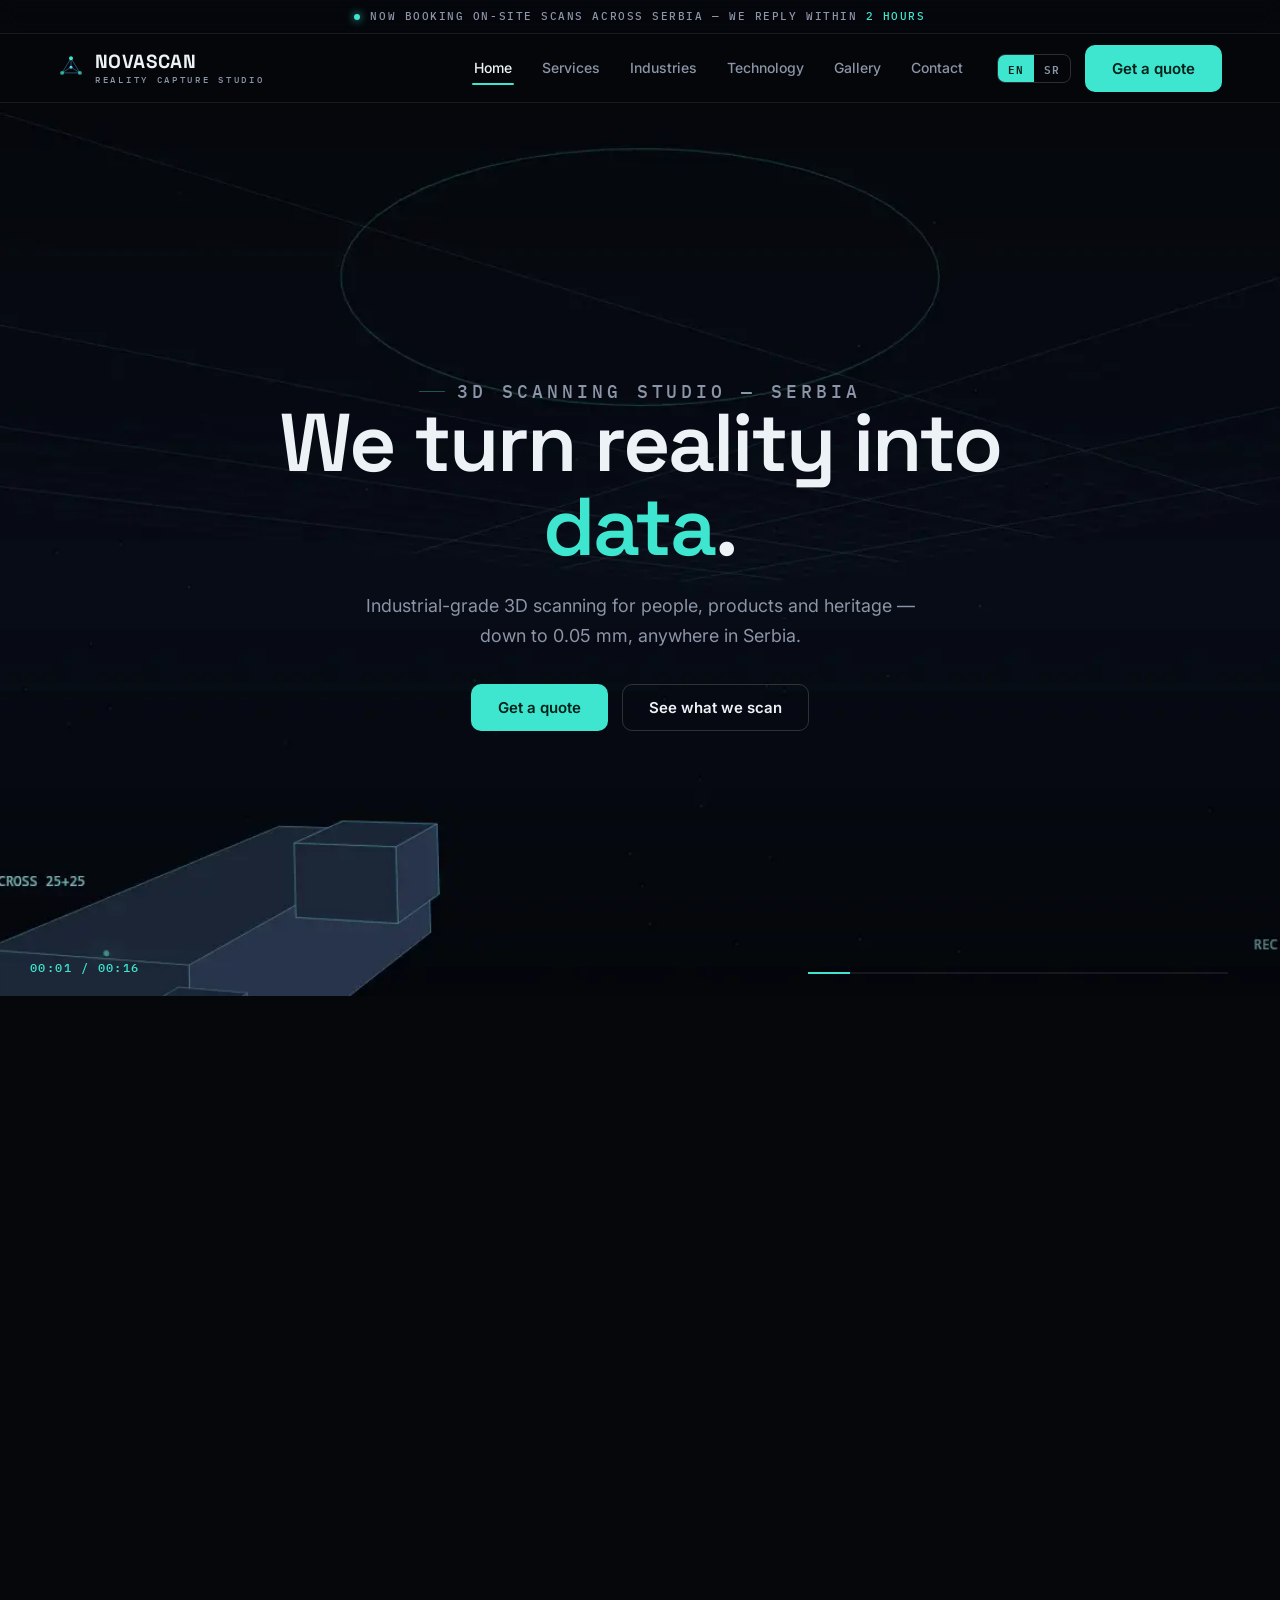
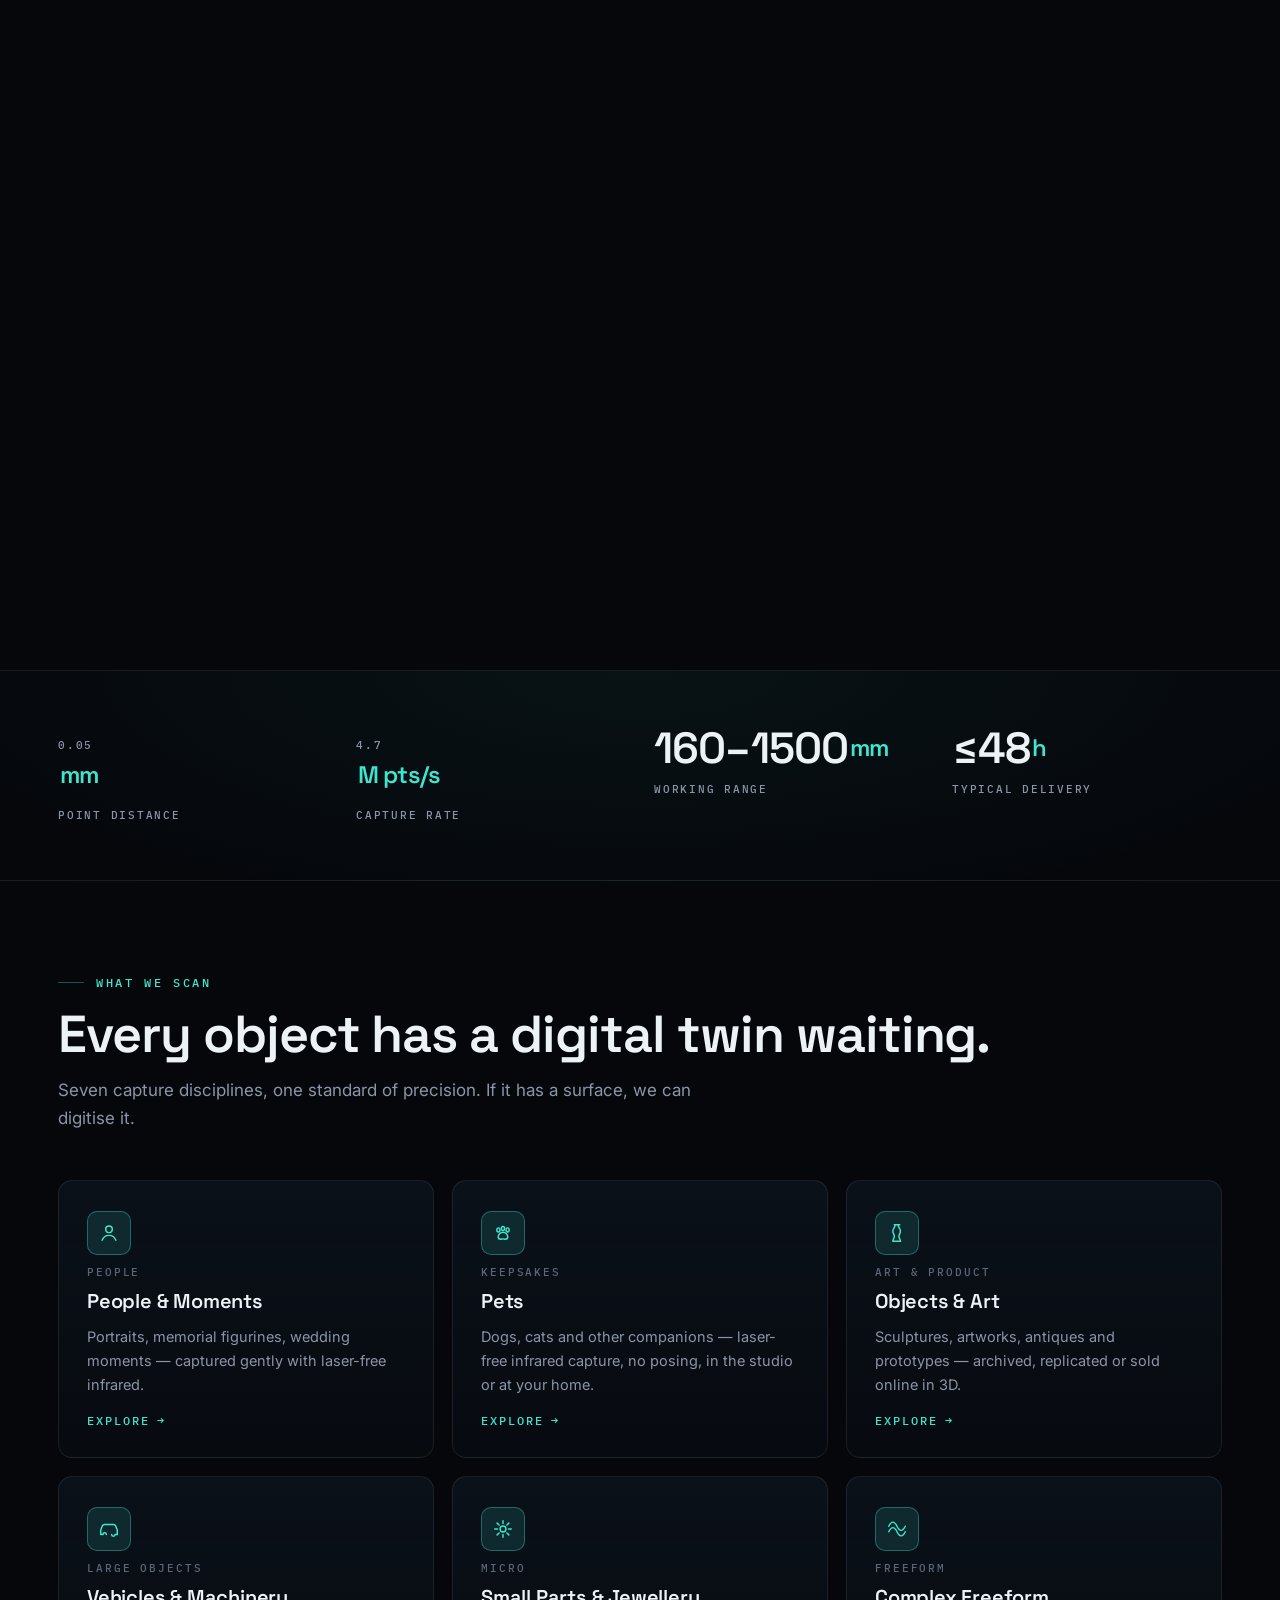
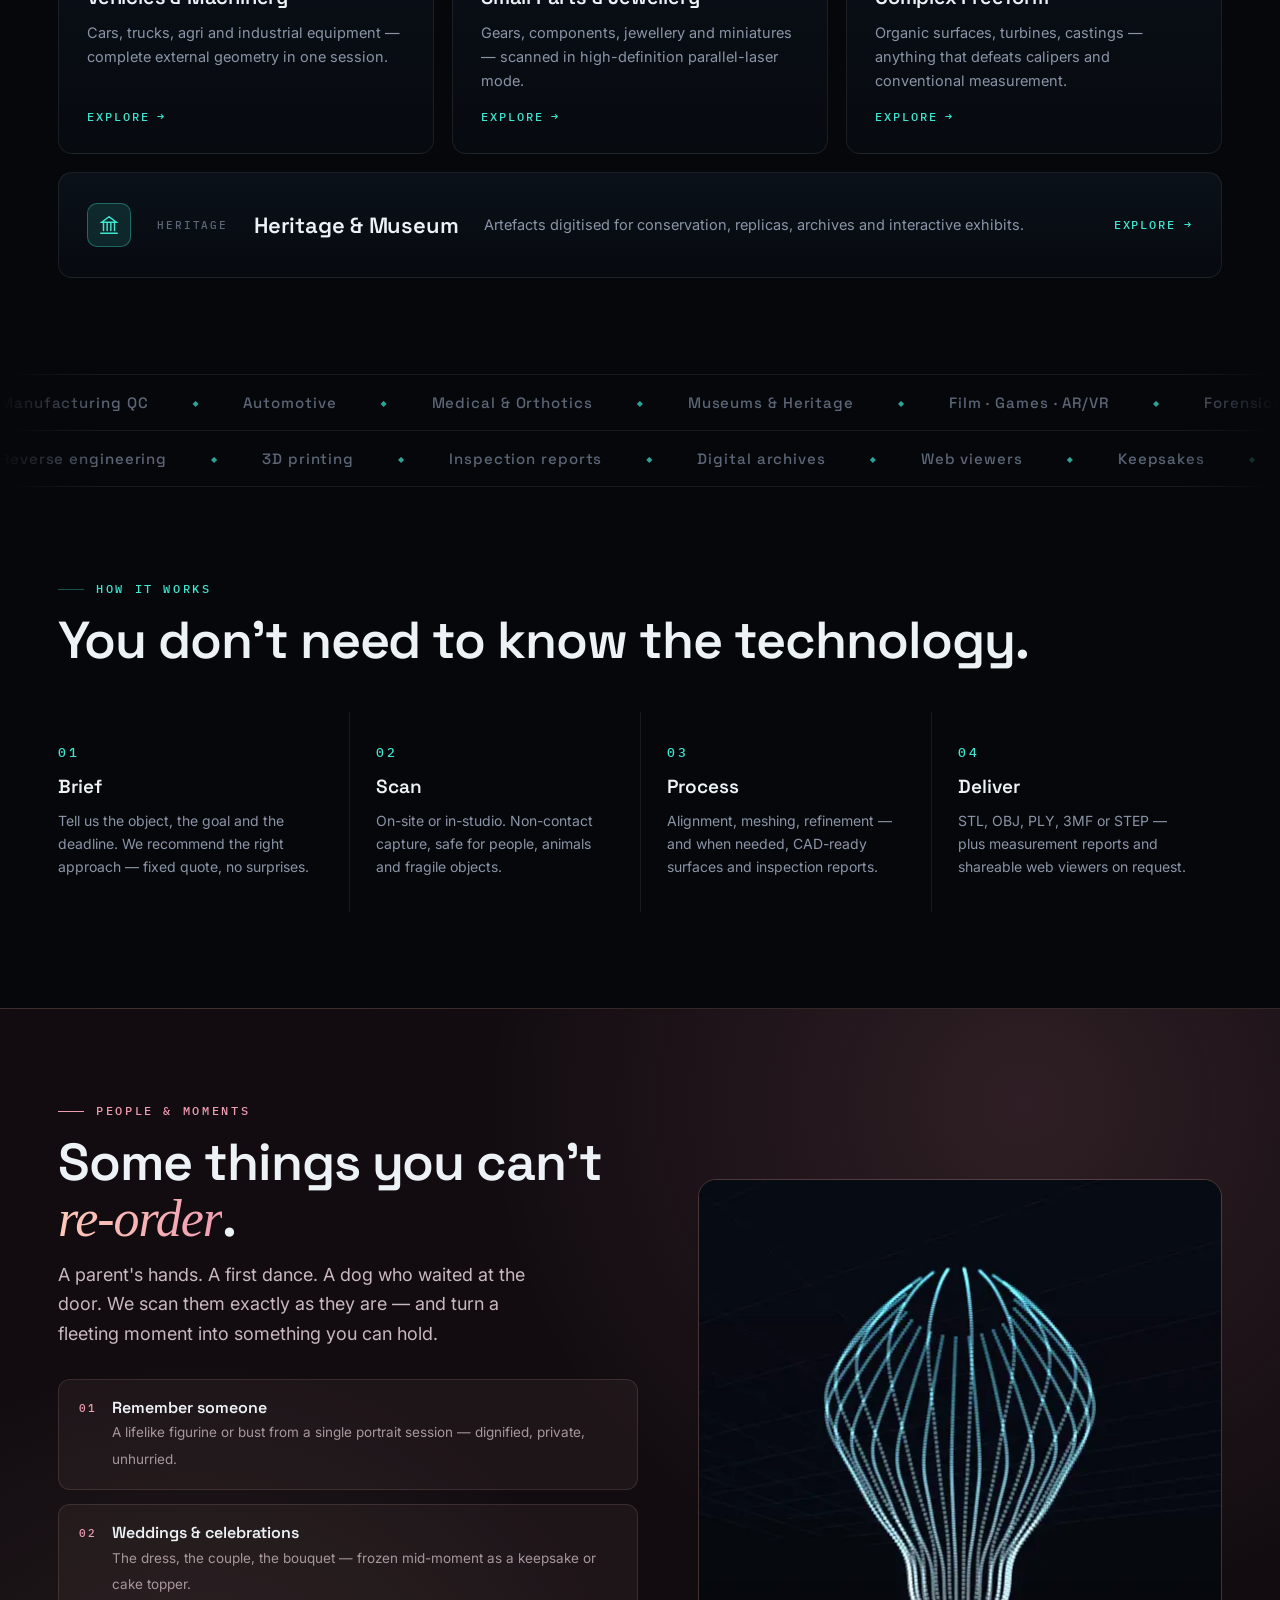
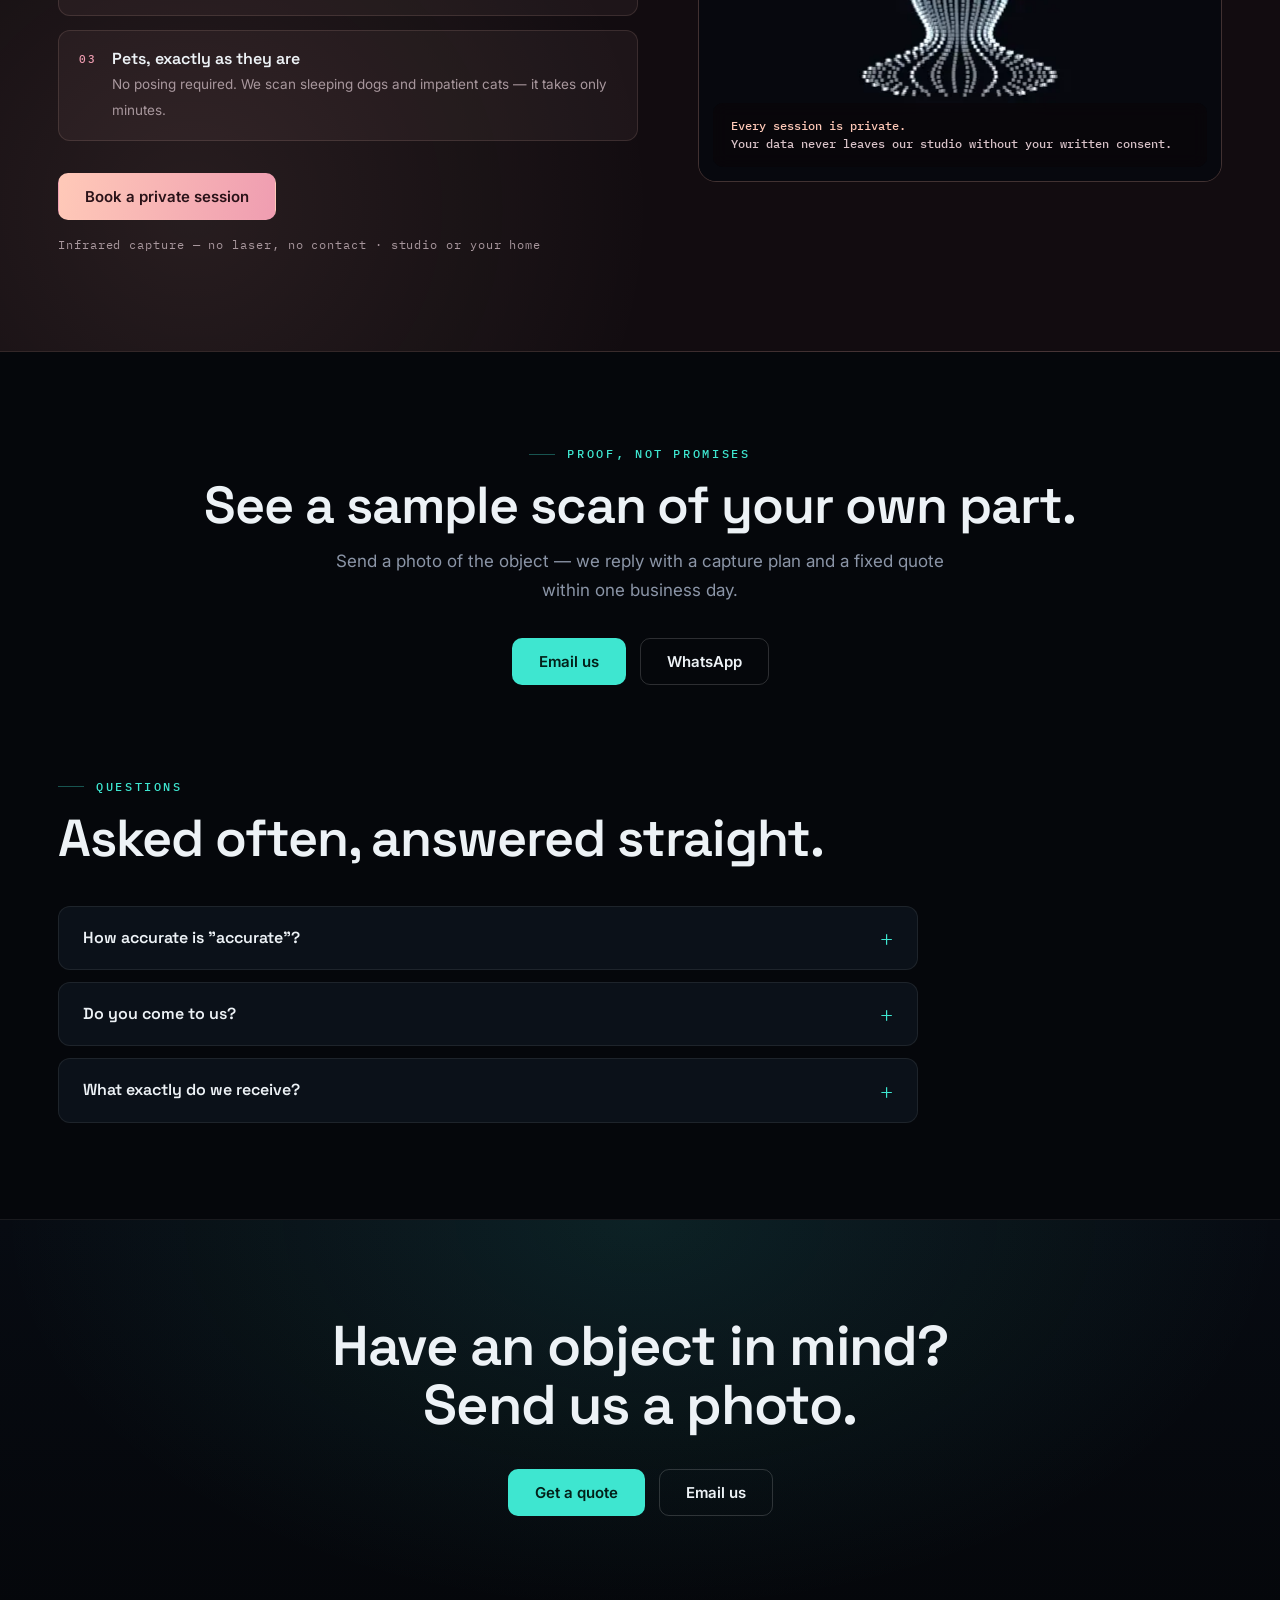
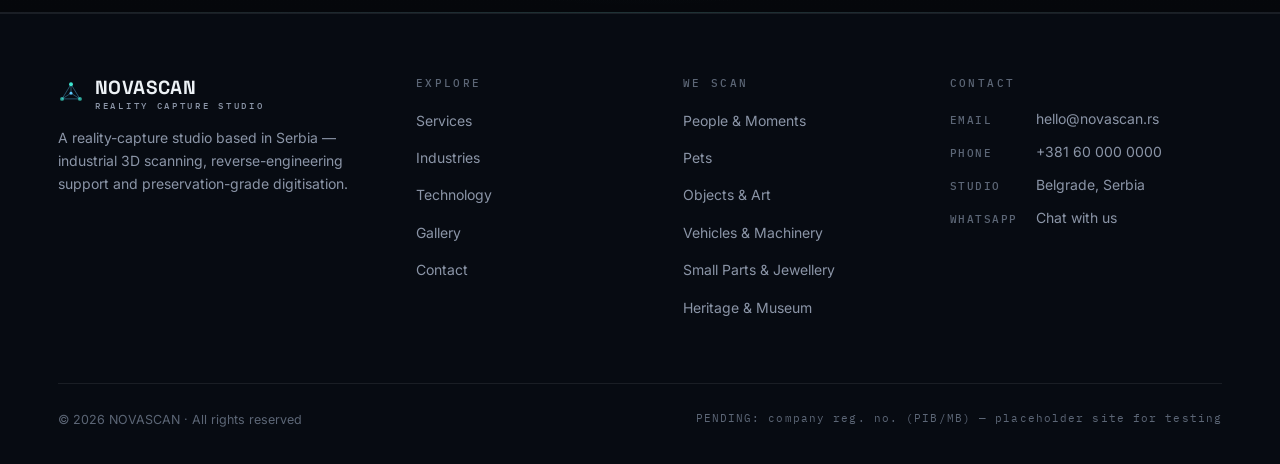
==== commit ae5c0512: "fix: hero self-heals after bfcache restore; add dedicated pet scanning service (card, section, trans" ====
--- a/index.html
+++ b/index.html
@@ -93,7 +93,7 @@
 <section><div class="container">
   <p class="eyebrow rv" data-i18n="dom.eyebrow">What we scan</p>
   <h2 class="sec-title rv" data-i18n="dom.title">Every object has a digital twin waiting.</h2>
-  <p class="sec-sub rv d1" data-i18n="dom.sub">Six capture disciplines, one standard of precision. If it has a surface, we can digitise it.</p>
+  <p class="sec-sub rv d1" data-i18n="dom.sub">Seven capture disciplines, one standard of precision. If it has a surface, we can digitise it.</p>
   <div class="grid3" style="margin-top:48px">
     <a class="card rv" href="services.html#people">
       <div class="ico"><svg viewBox="0 0 24 24" fill="none" stroke="currentColor" stroke-width="1.6" stroke-linecap="round"><circle cx="12" cy="8" r="3.6"/><path d="M4.5 20c1.4-3.6 4.1-5.4 7.5-5.4s6.1 1.8 7.5 5.4"/></svg></div>
@@ -102,7 +102,14 @@
       <p data-i18n="d1.p">Portraits, memorial figurines, wedding moments — captured gently with laser-free infrared.</p>
       <span class="go" data-i18n="cta.more">Explore</span>
     </a>
-    <a class="card rv d1" href="services.html#objects">
+    <a class="card rv d1" href="services.html#pets">
+      <div class="ico"><svg viewBox="0 0 24 24" fill="none" stroke="currentColor" stroke-width="1.6" stroke-linecap="round"><ellipse cx="7" cy="8.6" rx="1.7" ry="2.2"/><ellipse cx="12" cy="7.2" rx="1.7" ry="2.2"/><ellipse cx="17" cy="8.6" rx="1.7" ry="2.2"/><path d="M12 11.2c-3 0-5.2 2.5-5.2 4.9 0 1.6 1.2 2.7 2.7 2.7 1 0 1.7-.4 2.5-.4s1.5.4 2.5.4c1.5 0 2.7-1.1 2.7-2.7 0-2.4-2.2-4.9-5.2-4.9z"/></svg></div>
+      <span class="tagline" data-i18n="d7.tag">Keepsakes</span>
+      <h3 data-i18n="d7.t">Pets</h3>
+      <p data-i18n="d7.p">Dogs, cats and other companions — laser-free infrared capture, no posing, in the studio or at your home.</p>
+      <span class="go" data-i18n="cta.more">Explore</span>
+    </a>
+    <a class="card rv d2" href="services.html#objects">
       <div class="ico"><svg viewBox="0 0 24 24" fill="none" stroke="currentColor" stroke-width="1.6" stroke-linecap="round"><path d="M9 3h6M10 3c0 3-2.5 4-2.5 7 0 2.6 1.6 3.6 1.6 5.5 0 2.4-1.6 3-1.6 5.5h8.2c0-2.5-1.6-3.1-1.6-5.5 0-1.9 1.6-2.9 1.6-5.5C15.7 7 13.2 6 13.2 3"/></svg></div>
       <span class="tagline" data-i18n="d2.tag">Art &amp; product</span>
       <h3 data-i18n="d2.t">Objects &amp; Art</h3>
@@ -130,7 +137,7 @@
       <p data-i18n="d5.p">Organic surfaces, turbines, castings — anything that defeats calipers and conventional measurement.</p>
       <span class="go" data-i18n="cta.more">Explore</span>
     </a>
-    <a class="card rv d2" href="services.html#heritage">
+    <a class="card rv d2 card-wide" href="services.html#heritage">
       <div class="ico"><svg viewBox="0 0 24 24" fill="none" stroke="currentColor" stroke-width="1.6" stroke-linecap="round"><path d="M3 21h18M4 9h16M12 3 4 9h16L12 3zM6 9v9M10 9v9M14 9v9M18 9v9"/></svg></div>
       <span class="tagline" data-i18n="d6.tag">Heritage</span>
       <h3 data-i18n="d6.t">Heritage &amp; Museum</h3>
@@ -172,7 +179,7 @@
       <div class="moments">
         <div class="moment rv"><i>01</i><div><b data-i18n="wm.m1.t">Remember someone</b><span data-i18n="wm.m1.p">A lifelike figurine or bust from a single portrait session — dignified, private, unhurried.</span></div></div>
         <div class="moment rv d1"><i>02</i><div><b data-i18n="wm.m2.t">Weddings &amp; celebrations</b><span data-i18n="wm.m2.p">The dress, the couple, the bouquet — frozen mid-moment as a keepsake or cake topper.</span></div></div>
-        <div class="moment rv d2"><i>03</i><div><b data-i18n="wm.m3.t">Pets, exactly as they are</b><span data-i18n="wm.m3.p">No posing required. We scan sleeping dogs and impatient cats — it takes only minutes.</span></div></div>
+        <a class="moment rv d2" href="services.html#pets"><i>03</i><div><b data-i18n="wm.m3.t">Pets, exactly as they are</b><span data-i18n="wm.m3.p">No posing required. We scan sleeping dogs and impatient cats — it takes only minutes.</span></div></a>
       </div>
       <div style="display:flex;gap:16px;align-items:center;margin-top:32px;flex-wrap:wrap">
         <a class="btn btn-warm" href="contact.html" data-i18n="cta.book">Book a private session</a>
@@ -245,6 +252,7 @@
       <h4 data-i18n="ft.services">We scan</h4>
       <ul>
         <li><a href="services.html#people" data-i18n="sv.people">People &amp; Moments</a></li>
+        <li><a href="services.html#pets" data-i18n="sv.pets">Pets</a></li>
         <li><a href="services.html#objects" data-i18n="sv.objects">Objects &amp; Art</a></li>
         <li><a href="services.html#vehicles" data-i18n="sv.vehicles">Vehicles &amp; Machinery</a></li>
         <li><a href="services.html#small" data-i18n="sv.small">Small Parts &amp; Jewellery</a></li>
--- a/assets/css/main.css
+++ b/assets/css/main.css
@@ -161,6 +161,10 @@
 .card .go::after{content:"→";transition:.25s}
 .card:hover .go::after{transform:translateX(5px)}
 .card .tagline{font:500 10.5px/1 var(--fm);letter-spacing:.18em;color:var(--dim);text-transform:uppercase}
+.grid3 .card-wide{grid-column:1 / -1;flex-direction:row;align-items:center;gap:26px}
+.grid3 .card-wide .ico{flex:none}
+.grid3 .card-wide h3{font-size:22px}
+.grid3 .card-wide .go{margin:0 0 0 auto}
 
 /* ---------- marquee ---------- */
 .marq{overflow:hidden;border-block:1px solid var(--line);padding:20px 0;
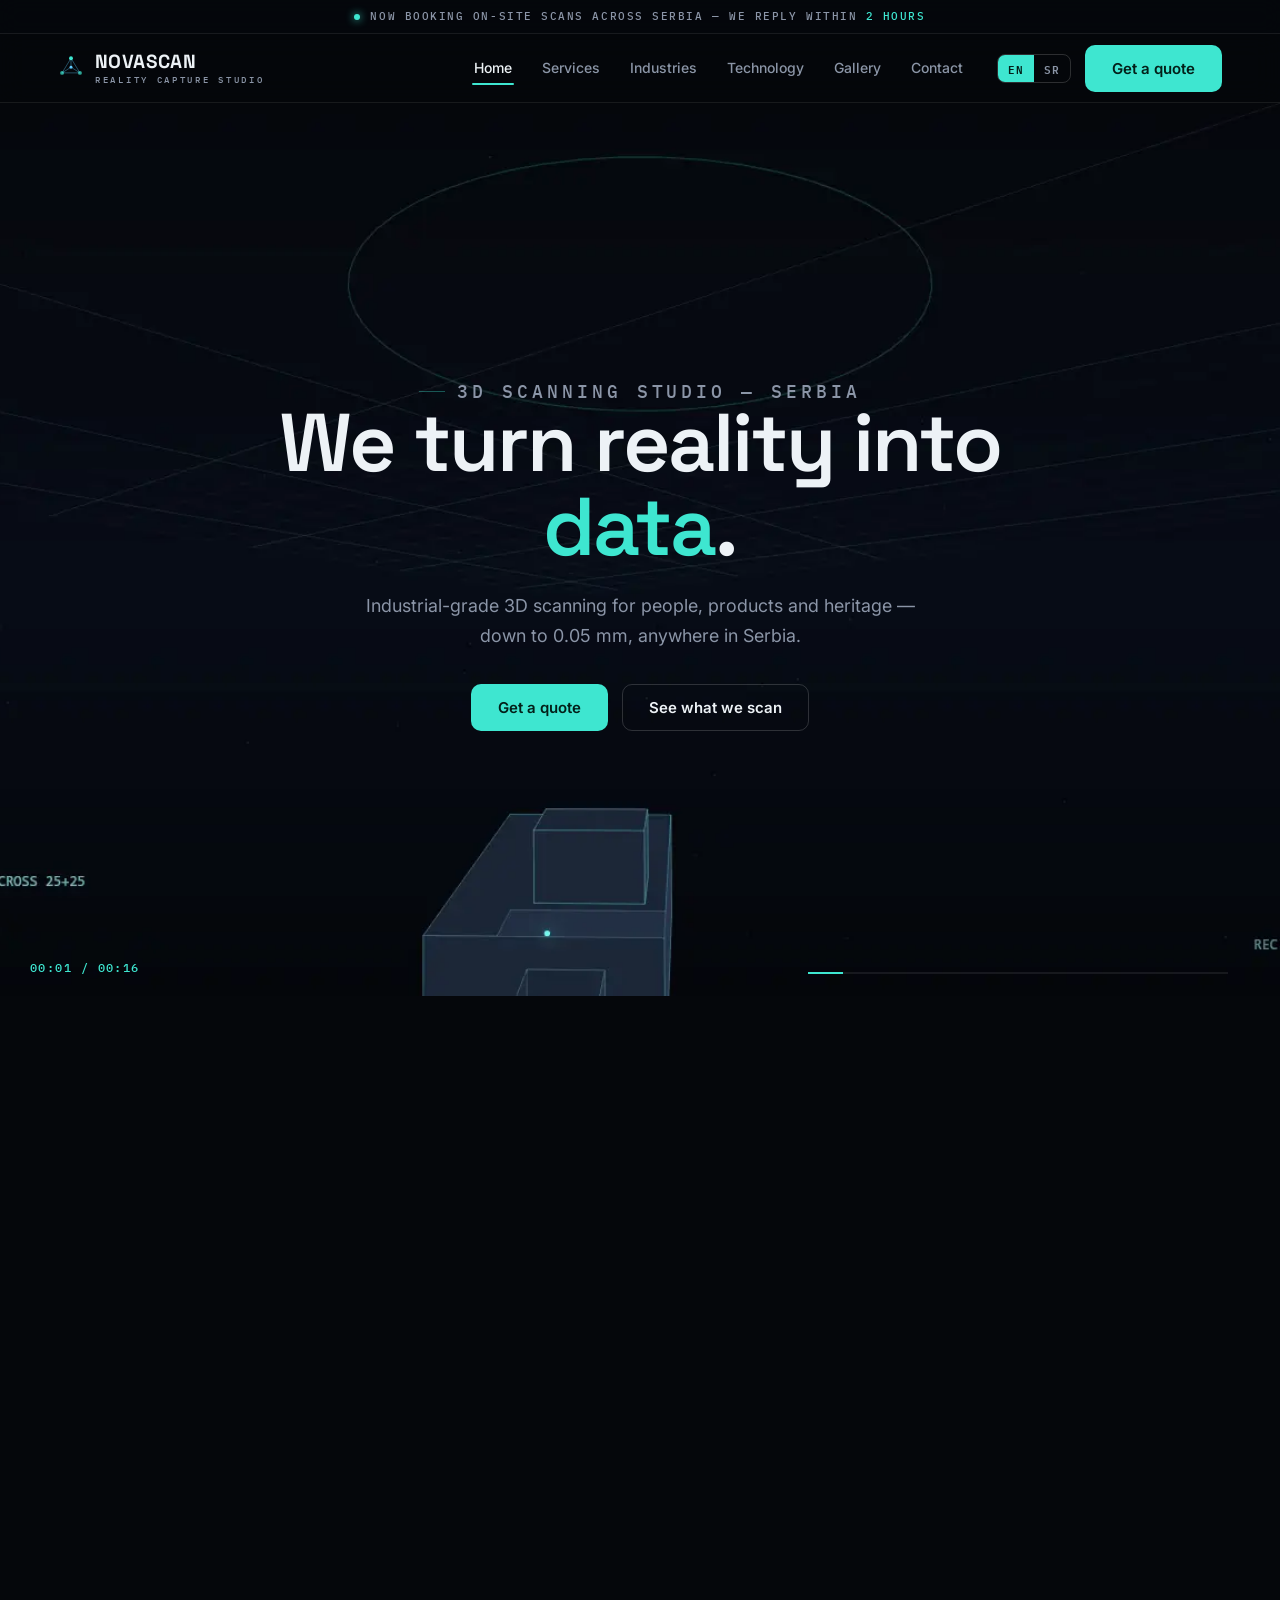
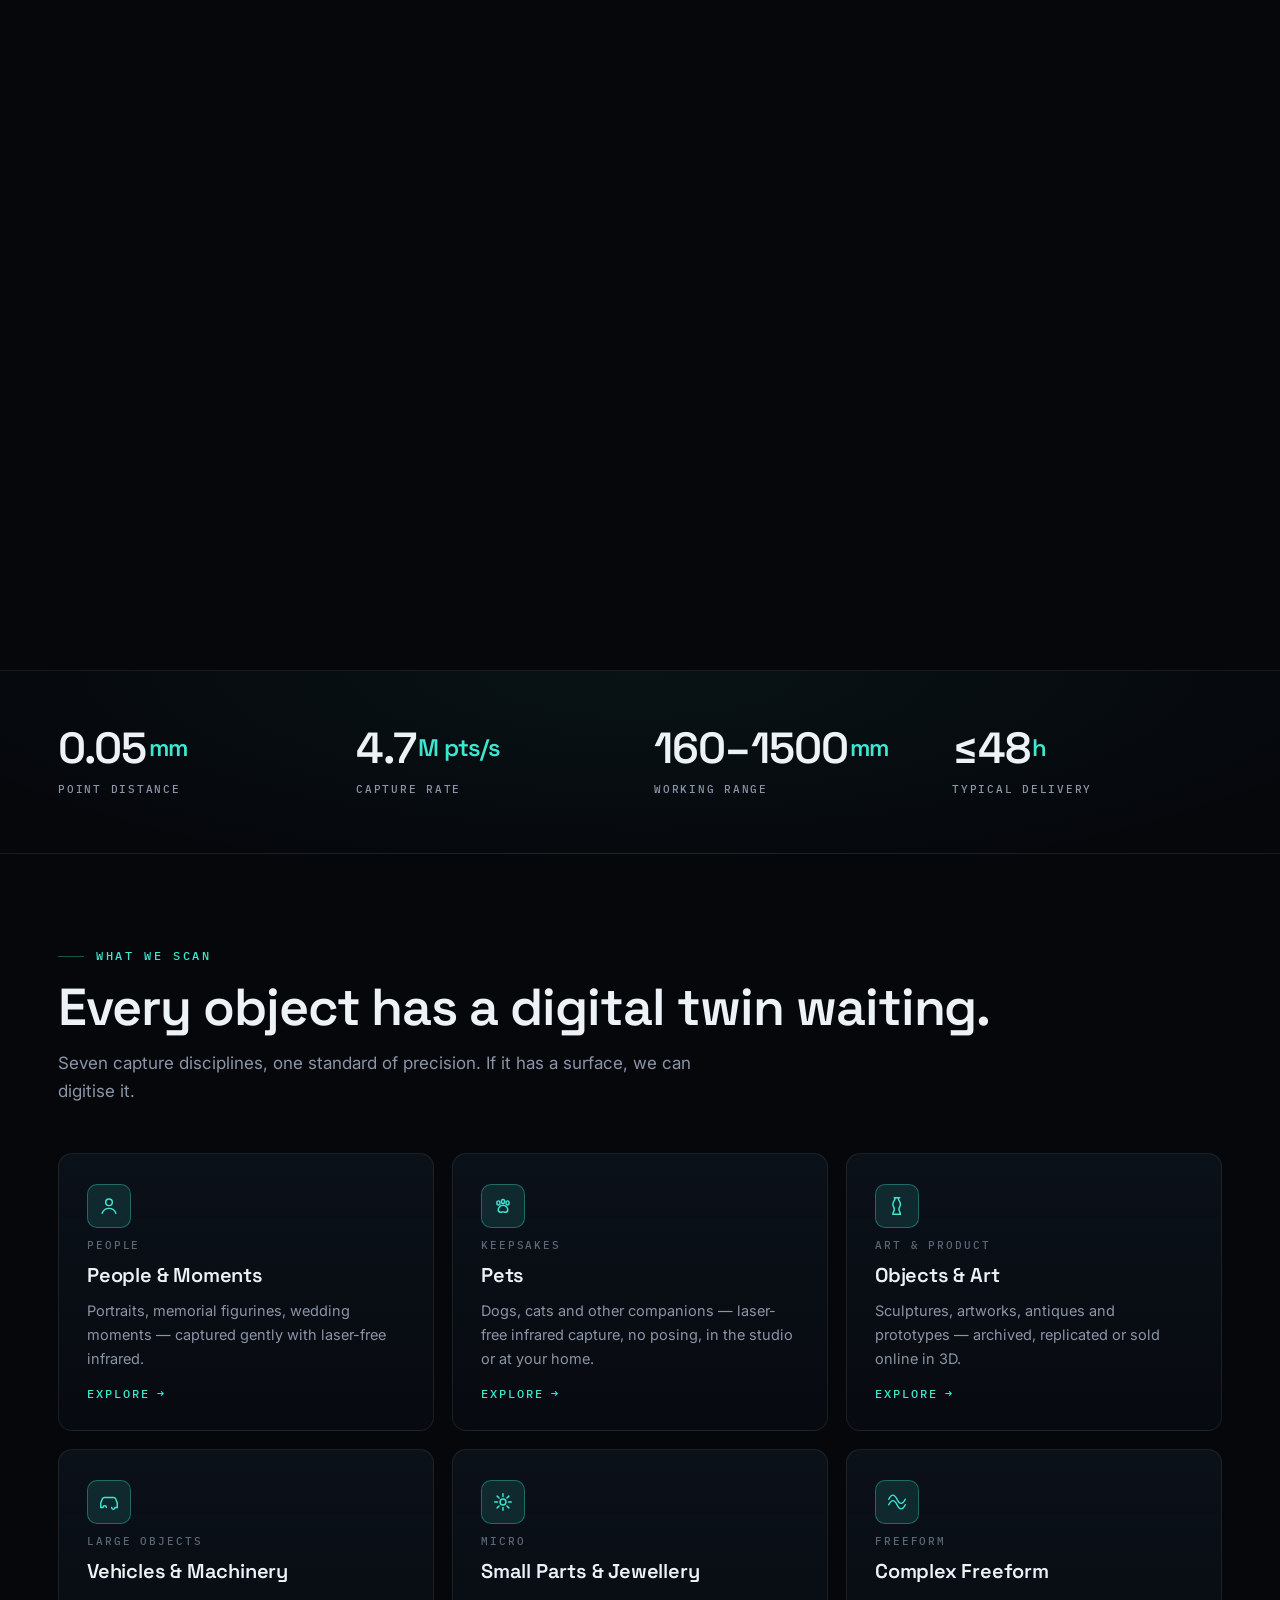
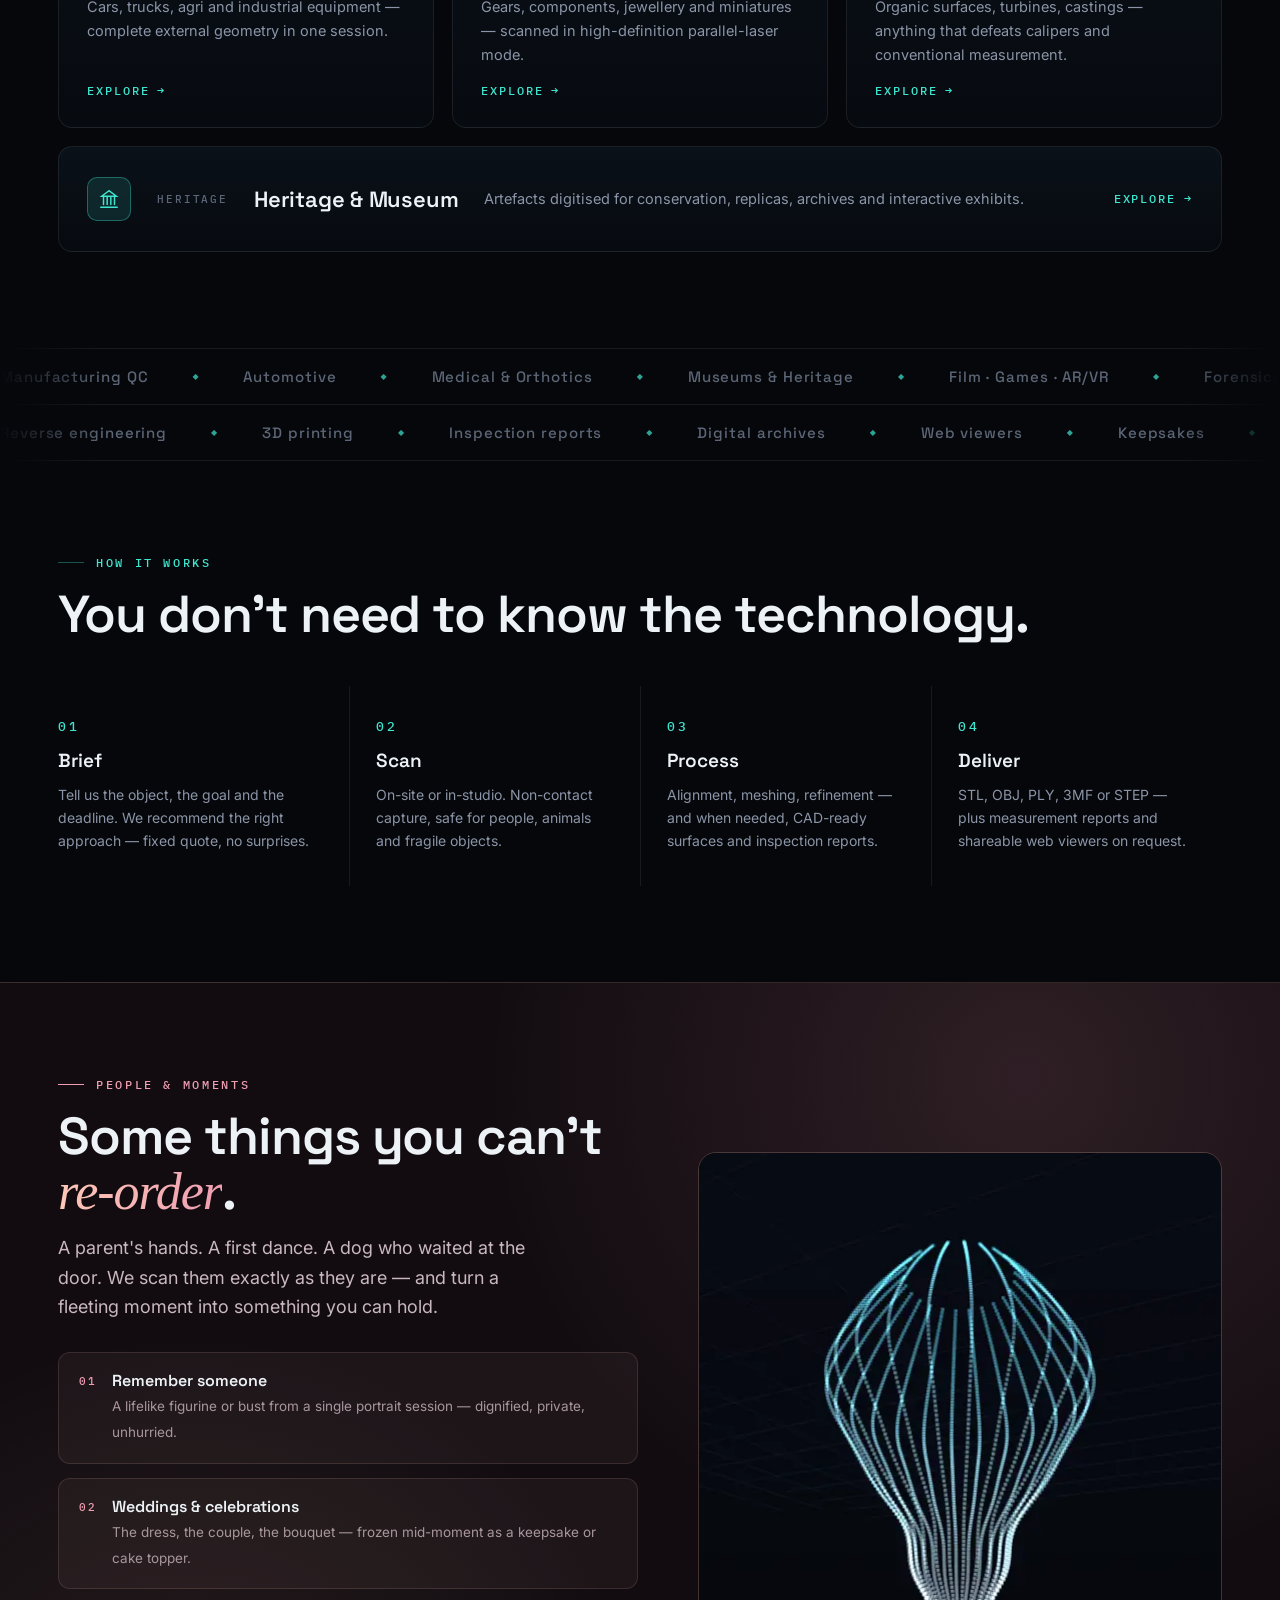
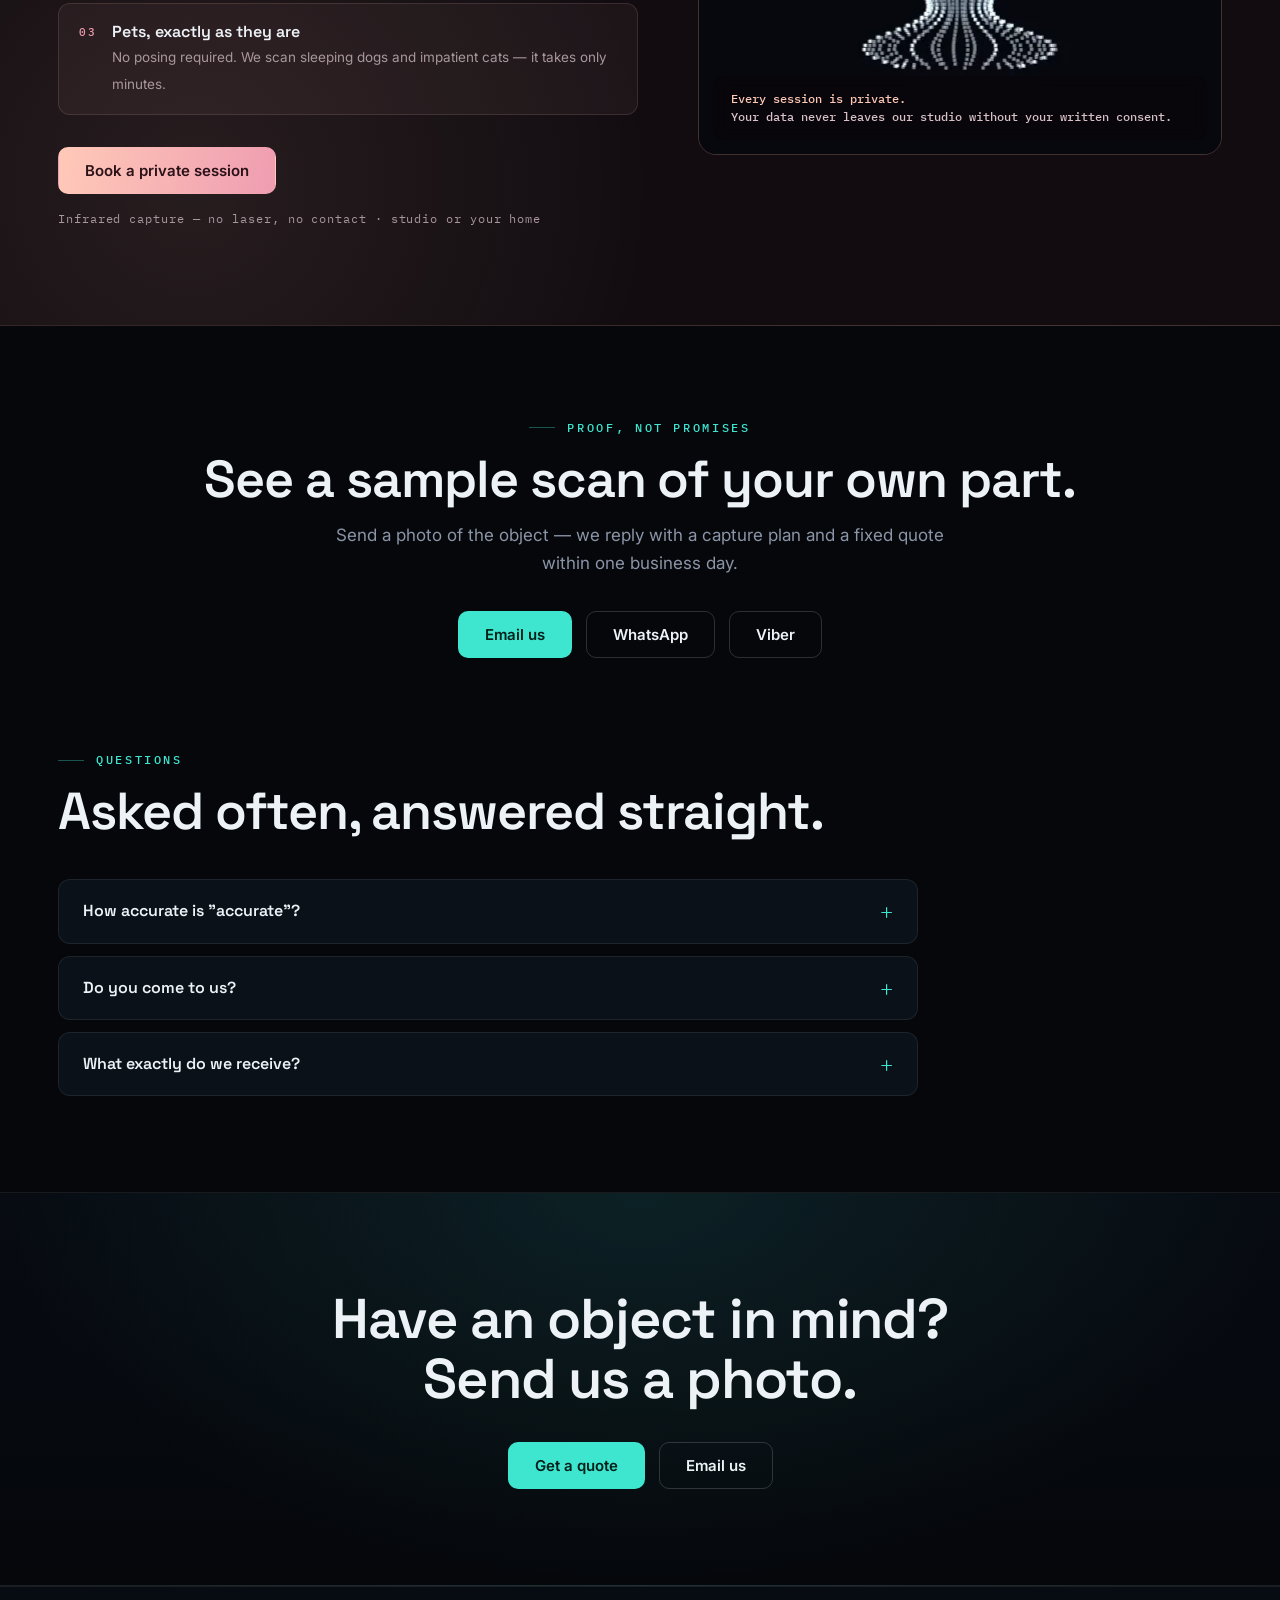
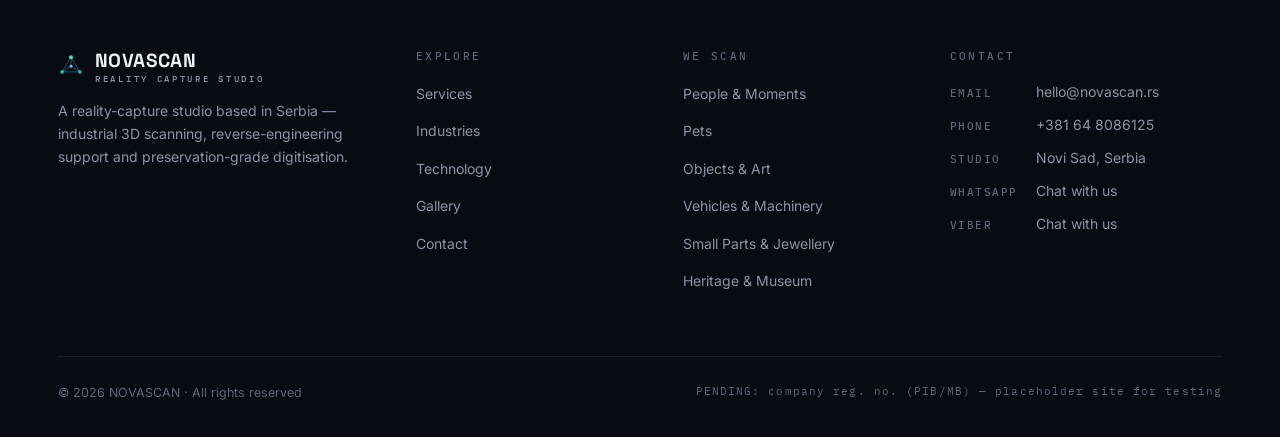
==== commit 716c634b: "real contact info: WhatsApp +381 64 8086125, Novi Sad address, add Viber channel" ====
--- a/index.html
+++ b/index.html
@@ -201,6 +201,7 @@
   <div class="rv d2" style="display:flex;gap:14px;justify-content:center;margin-top:34px;flex-wrap:wrap">
     <a class="btn btn-solid" data-cfg-href="email" data-i18n="cta.email">Email us</a>
     <a class="btn btn-ghost" data-cfg-href="whatsapp" target="_blank" rel="noopener">WhatsApp</a>
+    <a class="btn btn-ghost" data-cfg-href="viber" target="_blank" rel="noopener">Viber</a>
   </div>
 </div></section>
 
@@ -265,6 +266,7 @@
       <div class="contact-line"><b data-i18n="ft.phone">Phone</b><a data-cfg-href="phone"><span data-cfg="phone">+381 60 000 0000</span></a></div>
       <div class="contact-line"><b data-i18n="ft.addr">Studio</b><span data-cfg="address">Belgrade, Serbia</span></div>
       <div class="contact-line"><b>WhatsApp</b><a data-cfg-href="whatsapp" target="_blank" rel="noopener" data-i18n="cta.chat">Chat with us</a></div>
+      <div class="contact-line"><b>Viber</b><a data-cfg-href="viber" target="_blank" rel="noopener" data-i18n="cta.chat">Chat with us</a></div>
     </div>
   </div>
   <div class="bottom">
--- a/assets/css/main.css
+++ b/assets/css/main.css
@@ -136,7 +136,7 @@
   grid-template-columns:repeat(4,1fr);gap:28px}
 .stat b{font:600 clamp(30px,3.4vw,46px)/1 var(--fd);color:var(--txt);display:block;letter-spacing:-.02em}
 .stat b i{font-style:normal;color:var(--acc);font-size:.55em;vertical-align:.28em;margin-left:2px}
-.stat span{font:500 11px/1.5 var(--fm);letter-spacing:.16em;text-transform:uppercase;
+.stat > span{font:500 11px/1.5 var(--fm);letter-spacing:.16em;text-transform:uppercase;
   color:var(--mut);display:block;margin-top:10px}
 
 /* ---------- domain cards ---------- */
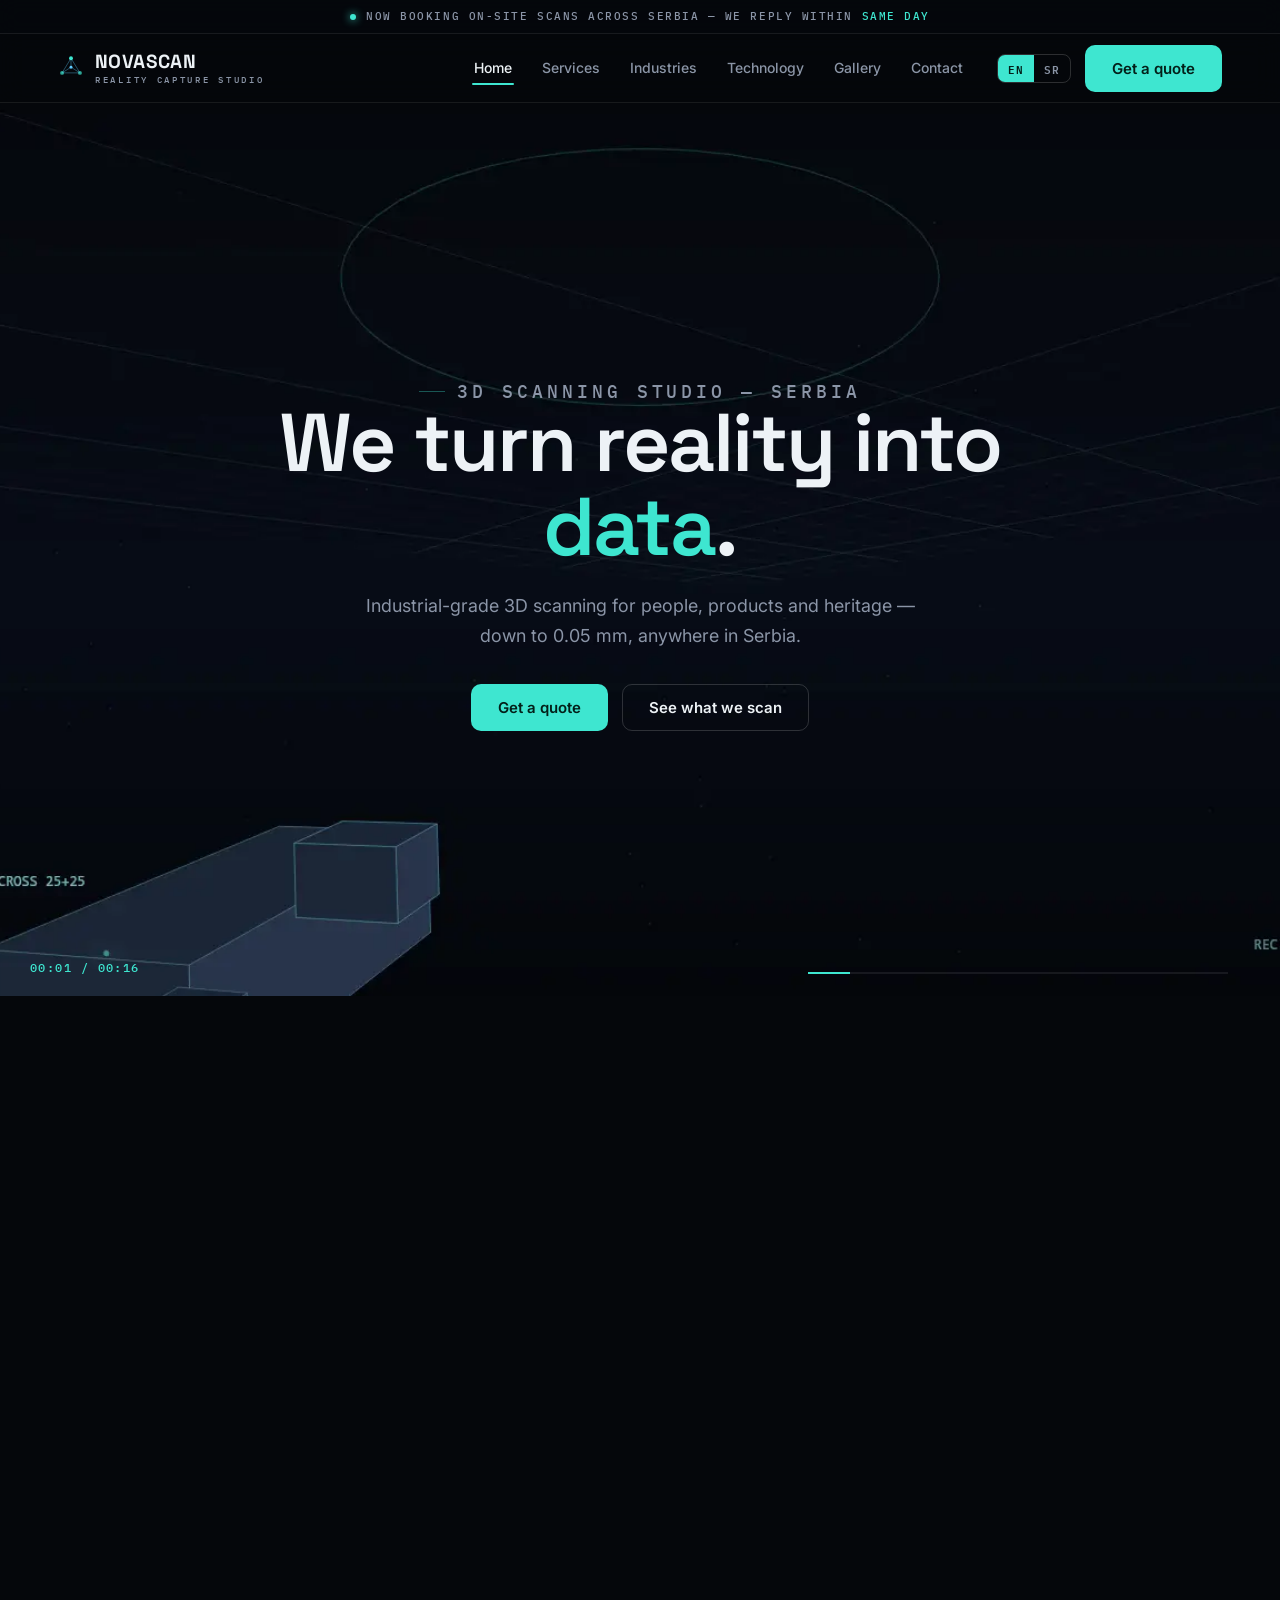
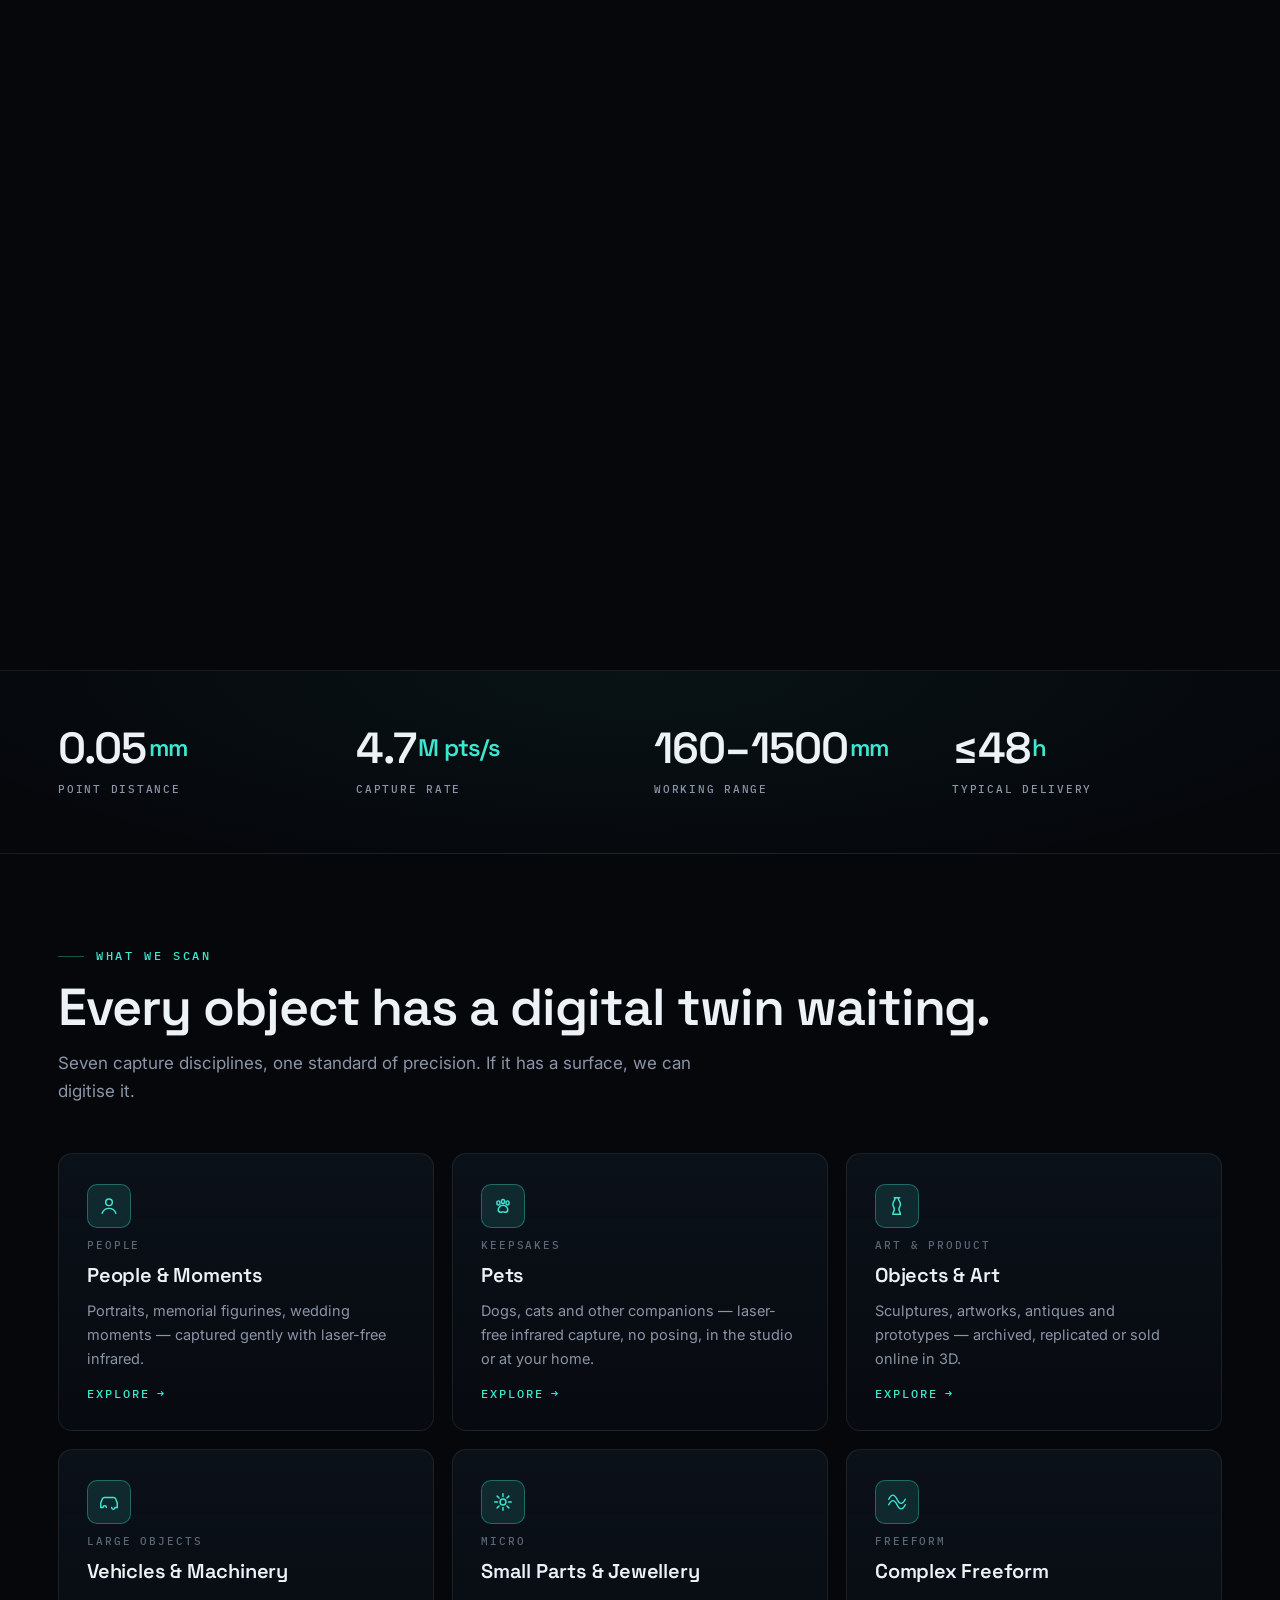
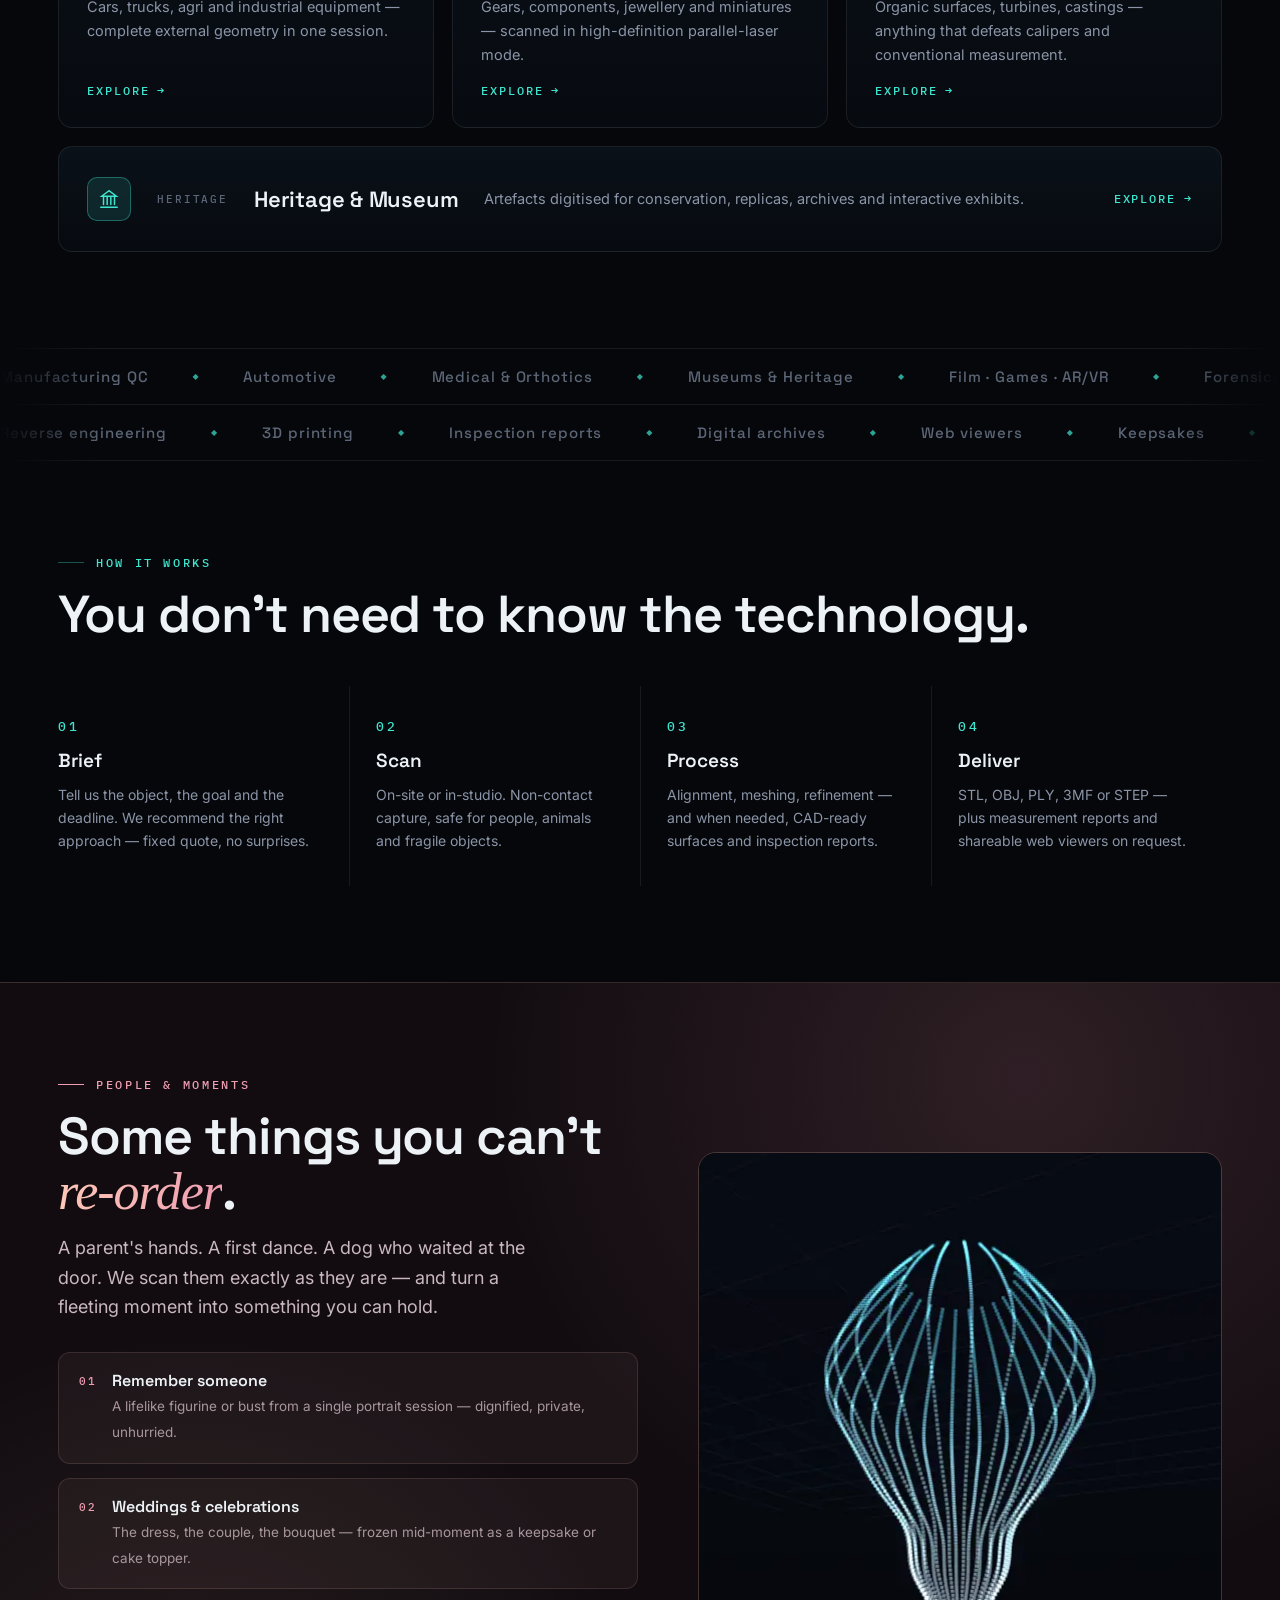
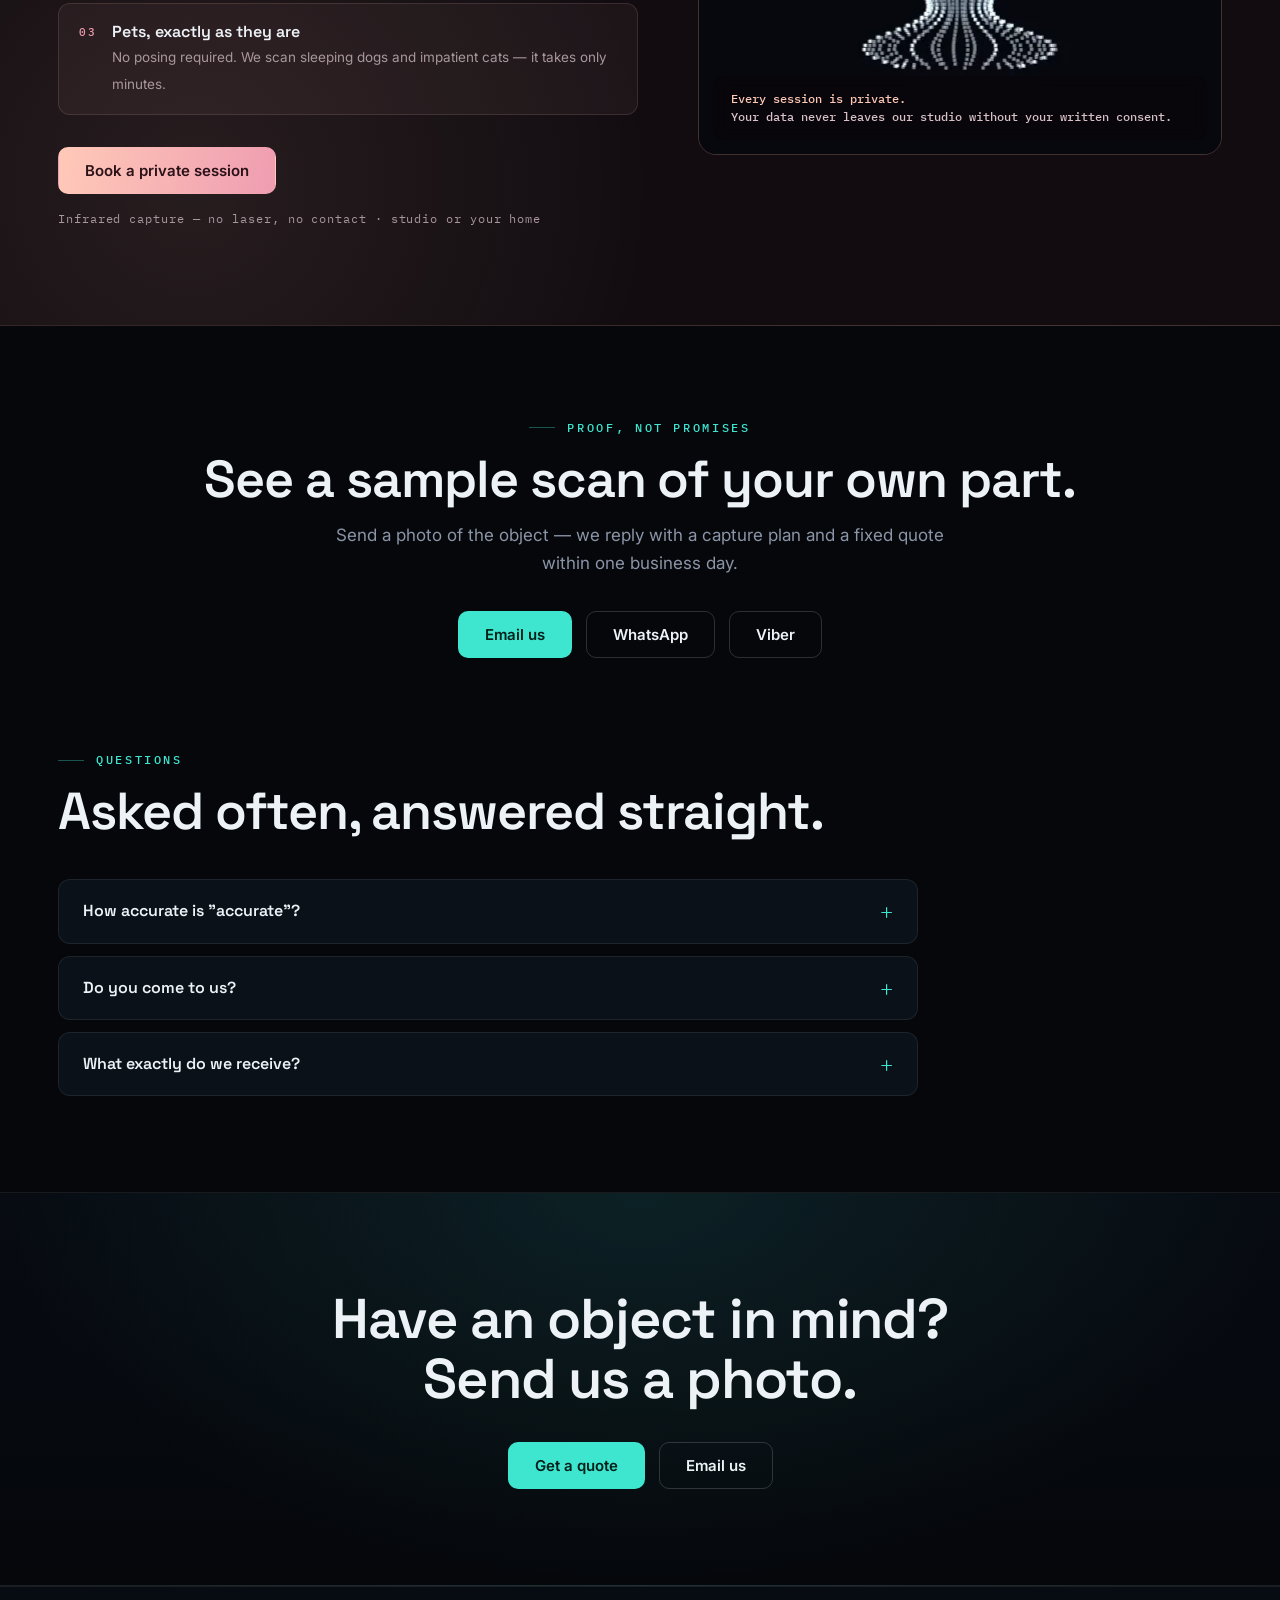
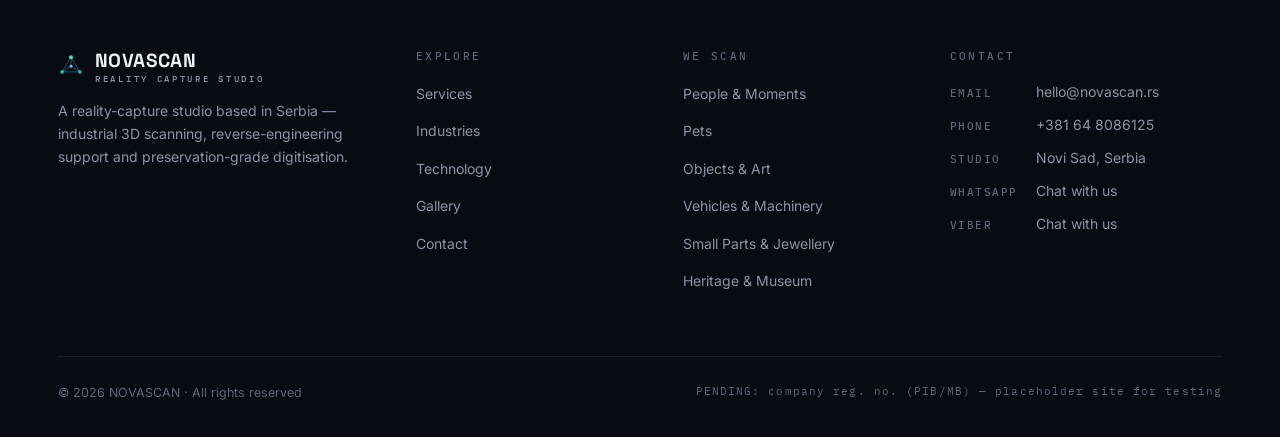
==== commit 072c33f3: "fix: reply time from 'within 2 hours' to 'within same day'" ====
--- a/index.html
+++ b/index.html
@@ -16,7 +16,7 @@
 </head>
 <body data-page="home">
 
-<div class="topline"><span class="dot"></span><span data-i18n="top.line">Now booking on-site scans across Serbia — we reply within <b>2 hours</b></span></div>
+<div class="topline"><span class="dot"></span><span data-i18n="top.line">Now booking on-site scans across Serbia — we reply within <b>same day</b></span></div>
 
 <header class="site-head">
   <div class="wrap">
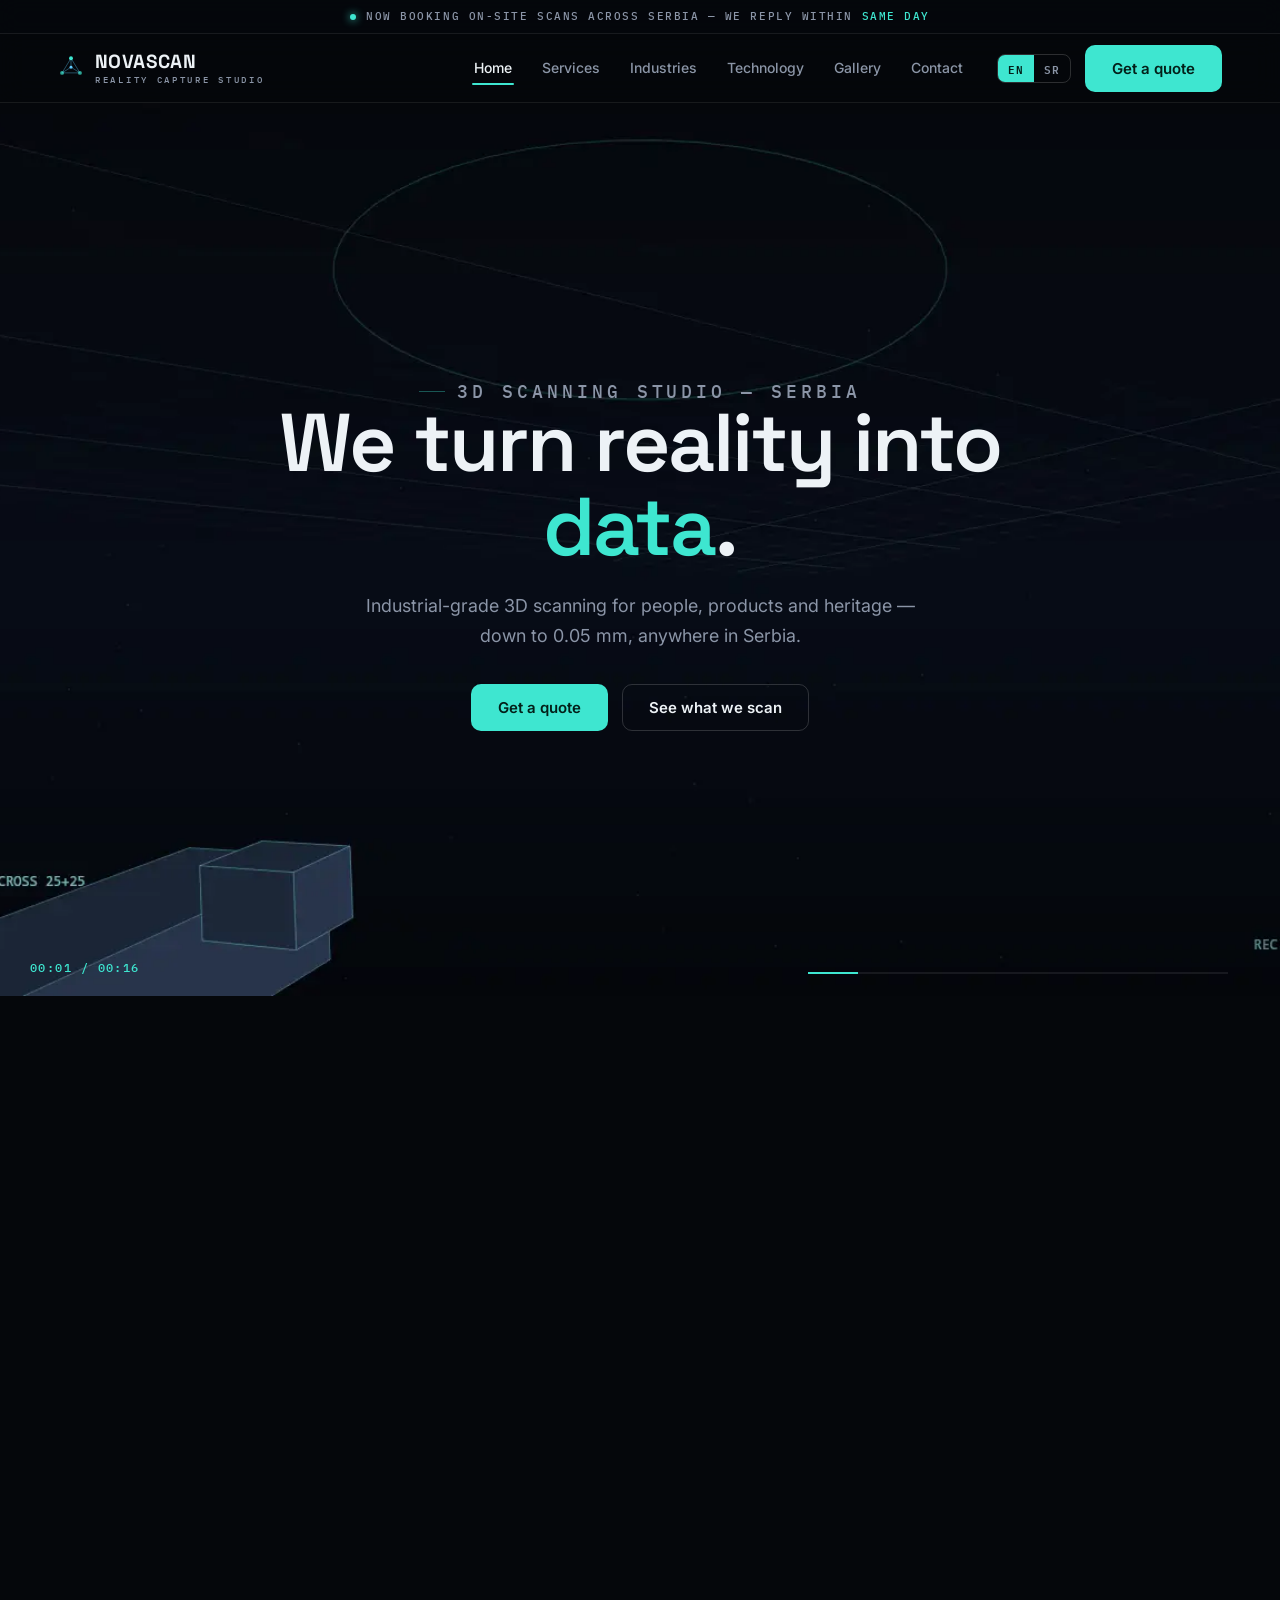
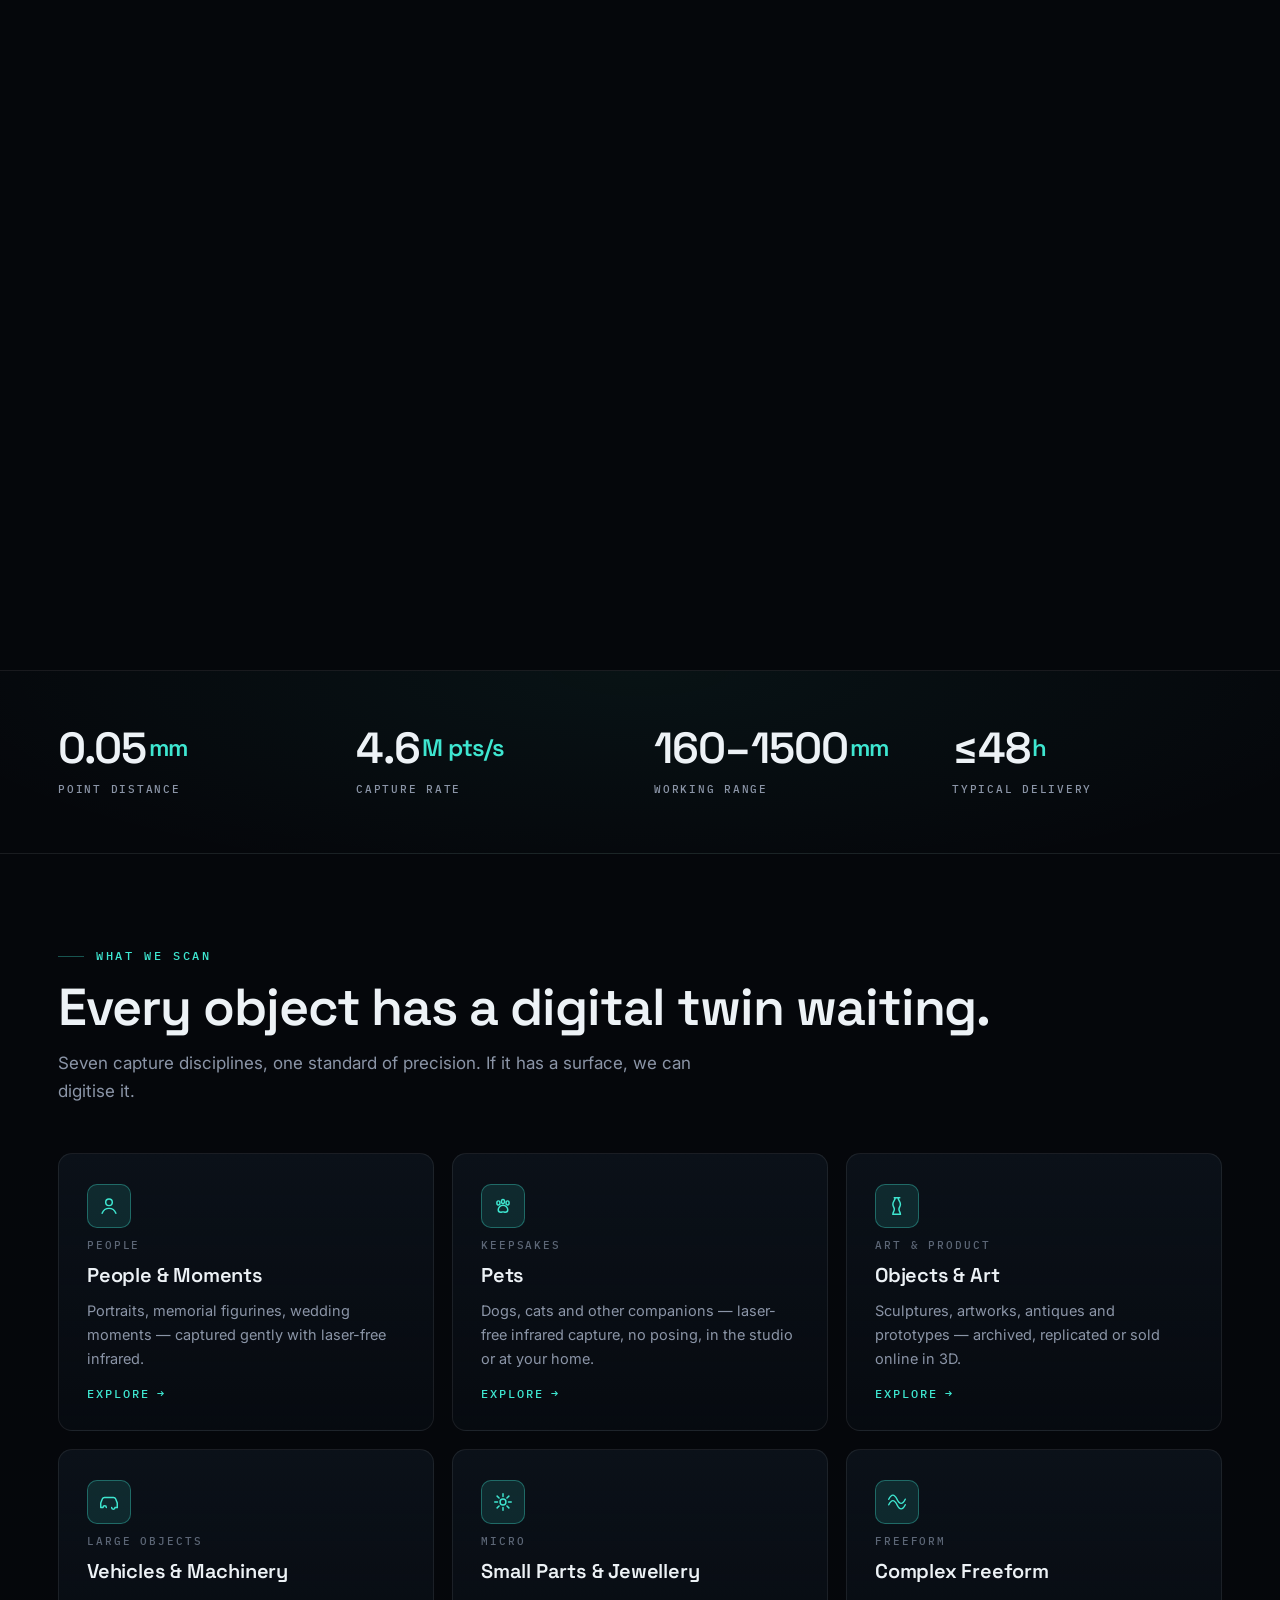
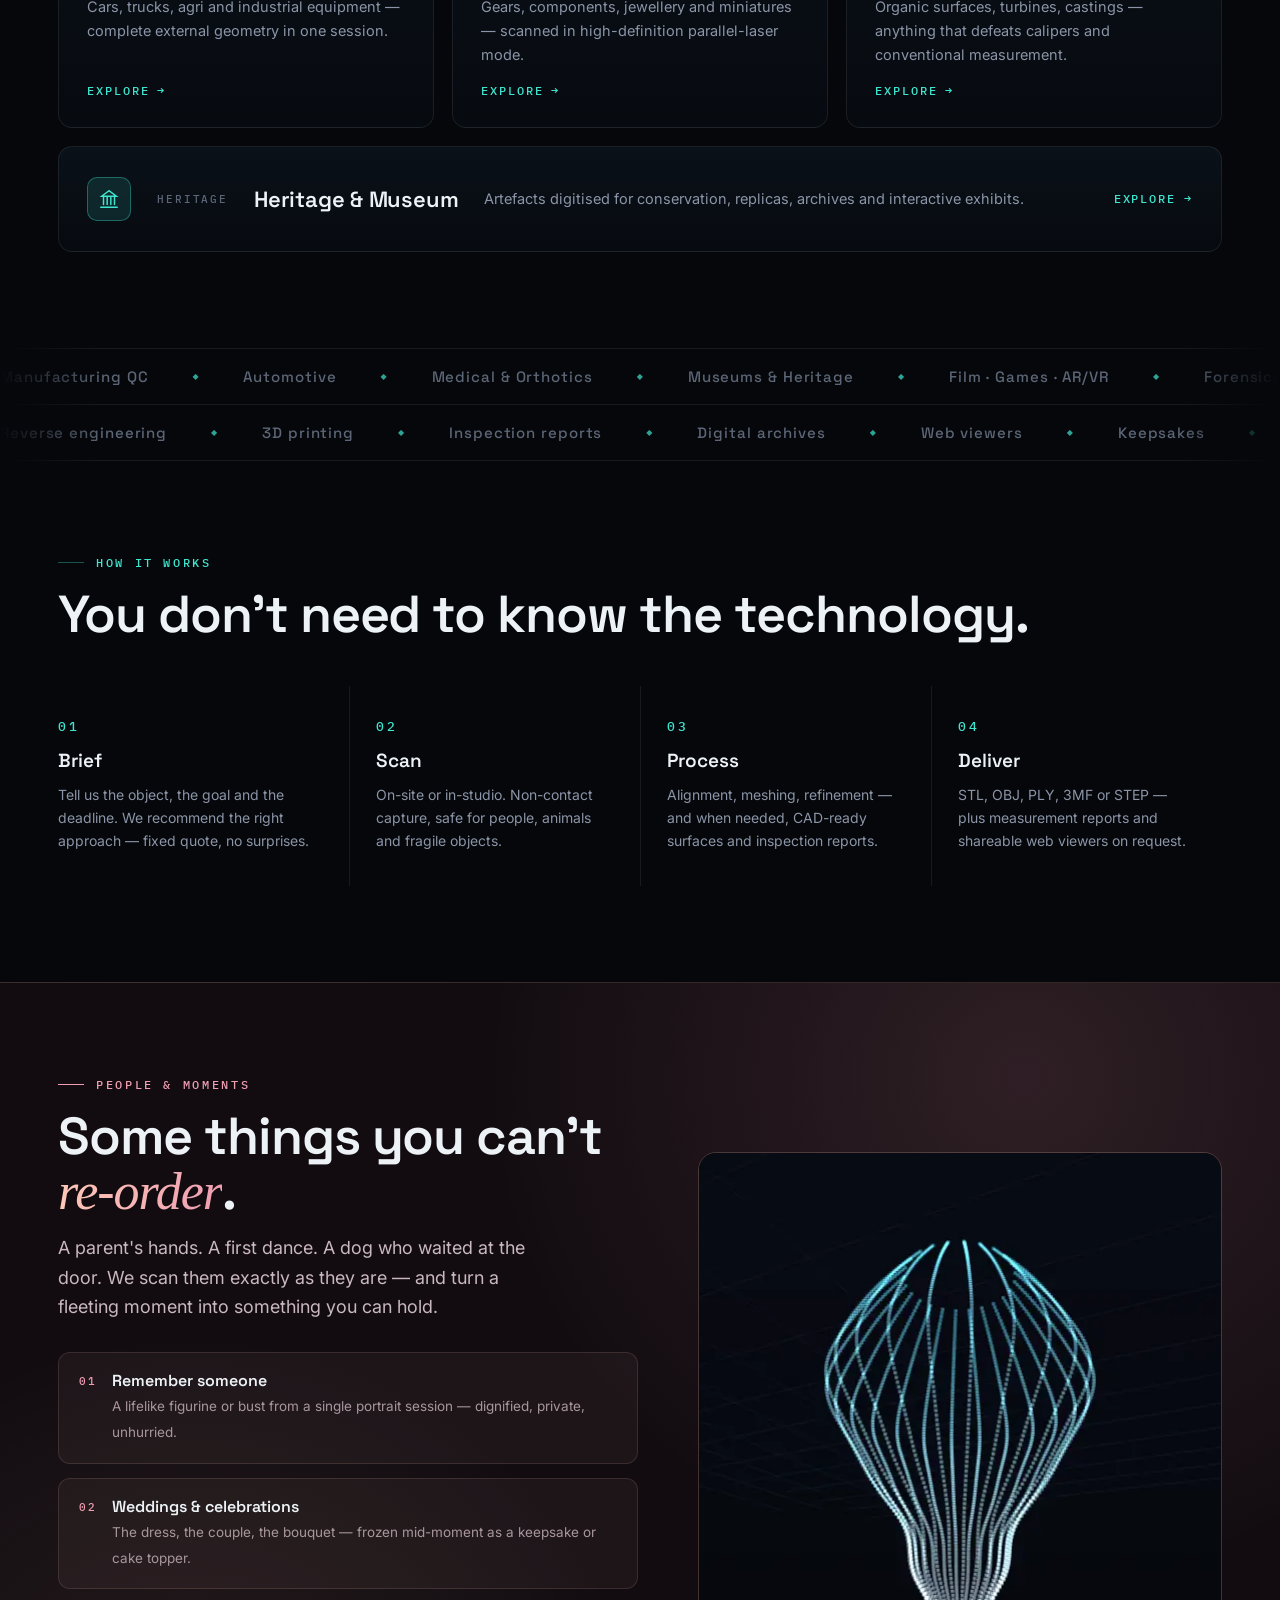
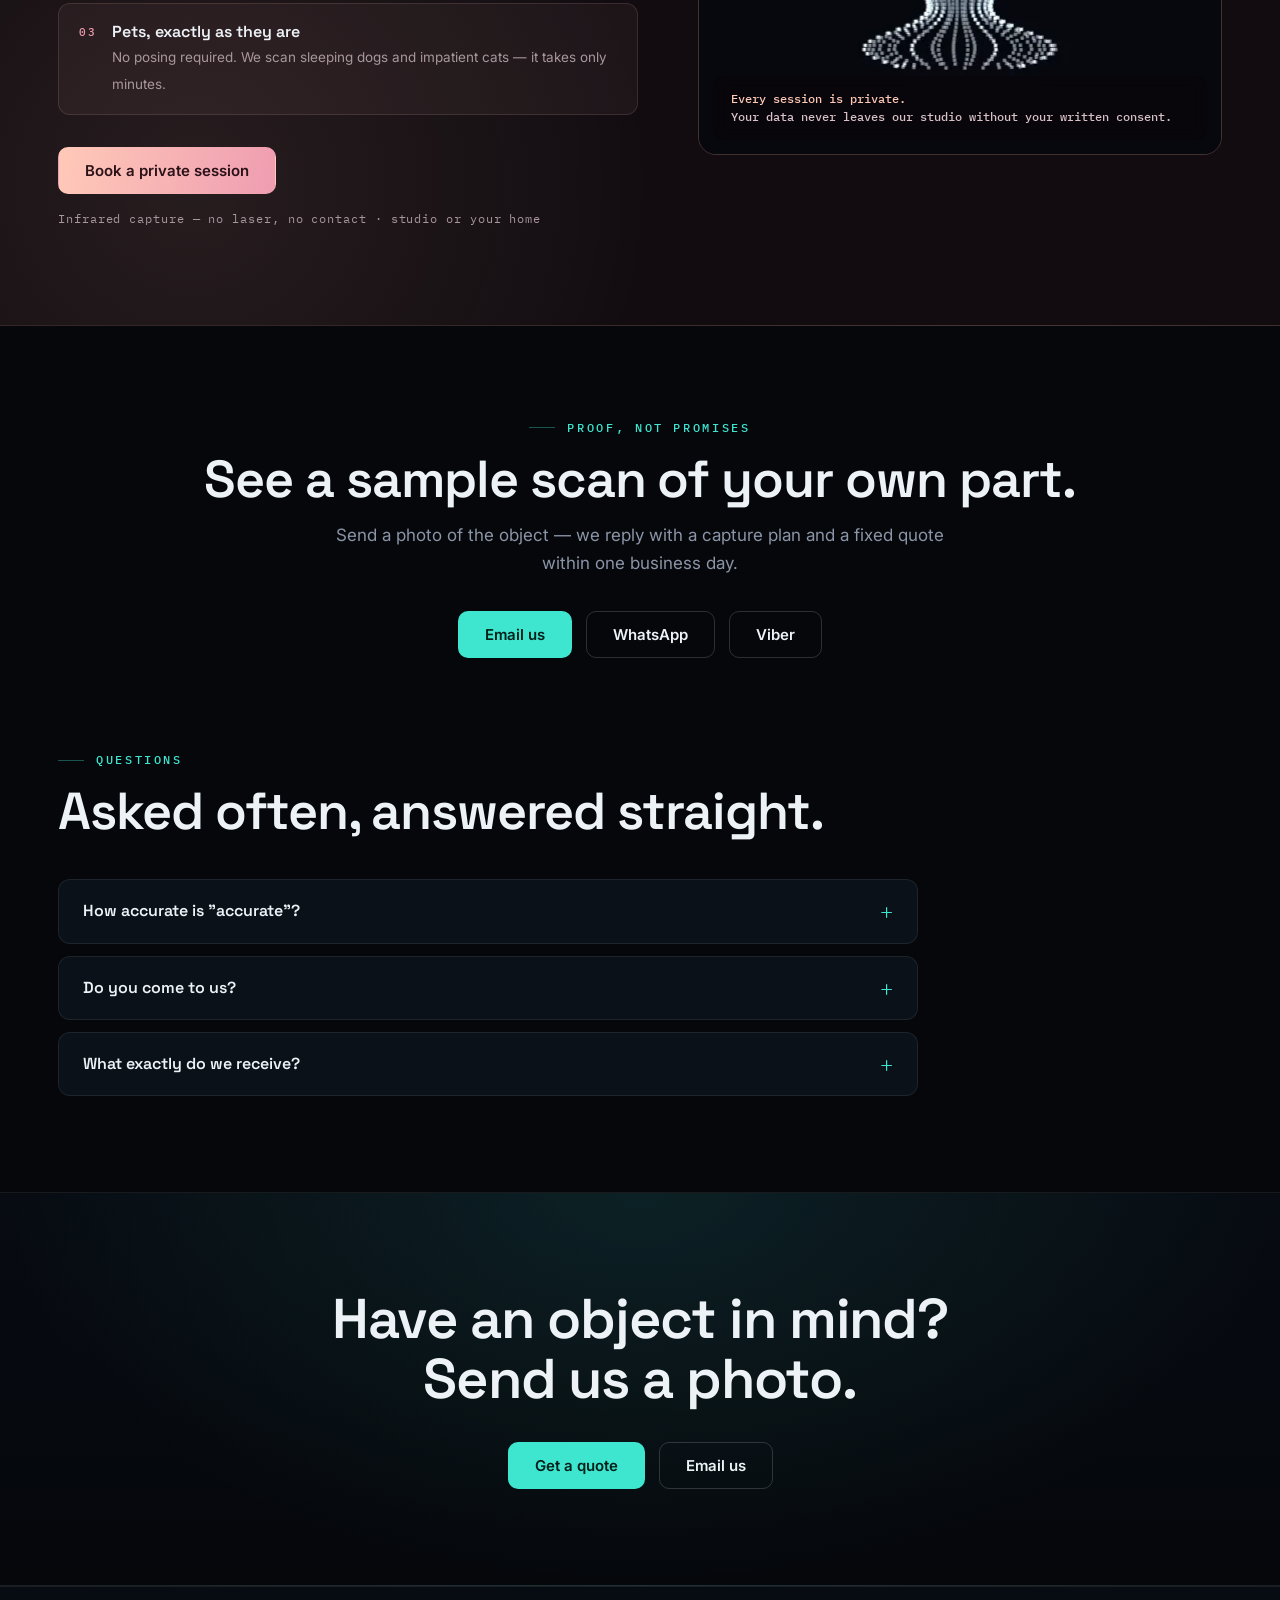
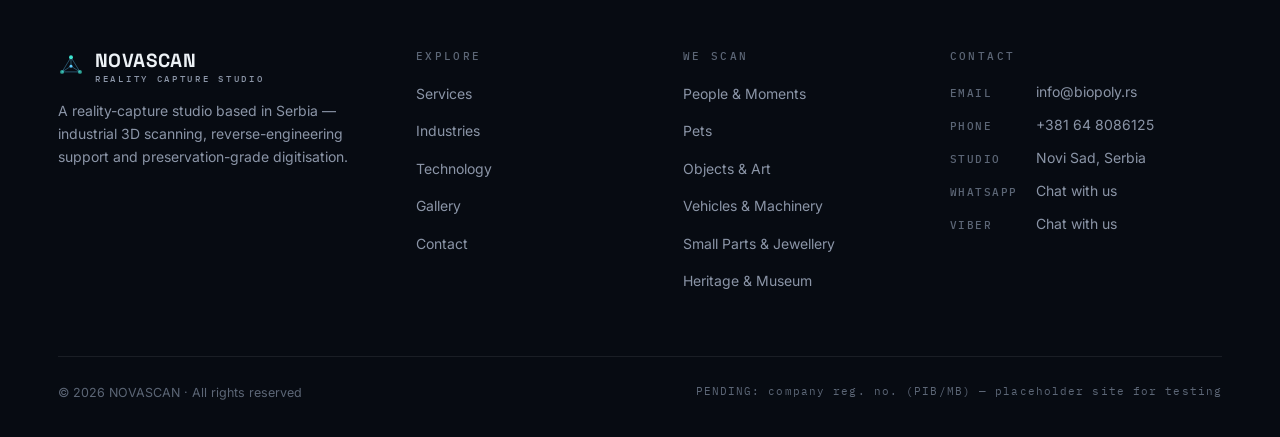
==== commit 4229e20b: "fix: email changed from hello@novascan.rs to info@biopoly.rs across all pages" ====
--- a/index.html
+++ b/index.html
@@ -262,7 +262,7 @@
     </div>
     <div>
       <h4 data-i18n="ft.contact">Contact</h4>
-      <div class="contact-line"><b data-i18n="ft.email">Email</b><a data-cfg-href="email"><span data-cfg="email">hello@novascan.rs</span></a></div>
+      <div class="contact-line"><b data-i18n="ft.email">Email</b><a data-cfg-href="email"><span data-cfg="email">info@biopoly.rs</span></a></div>
       <div class="contact-line"><b data-i18n="ft.phone">Phone</b><a data-cfg-href="phone"><span data-cfg="phone">+381 60 000 0000</span></a></div>
       <div class="contact-line"><b data-i18n="ft.addr">Studio</b><span data-cfg="address">Belgrade, Serbia</span></div>
       <div class="contact-line"><b>WhatsApp</b><a data-cfg-href="whatsapp" target="_blank" rel="noopener" data-i18n="cta.chat">Chat with us</a></div>
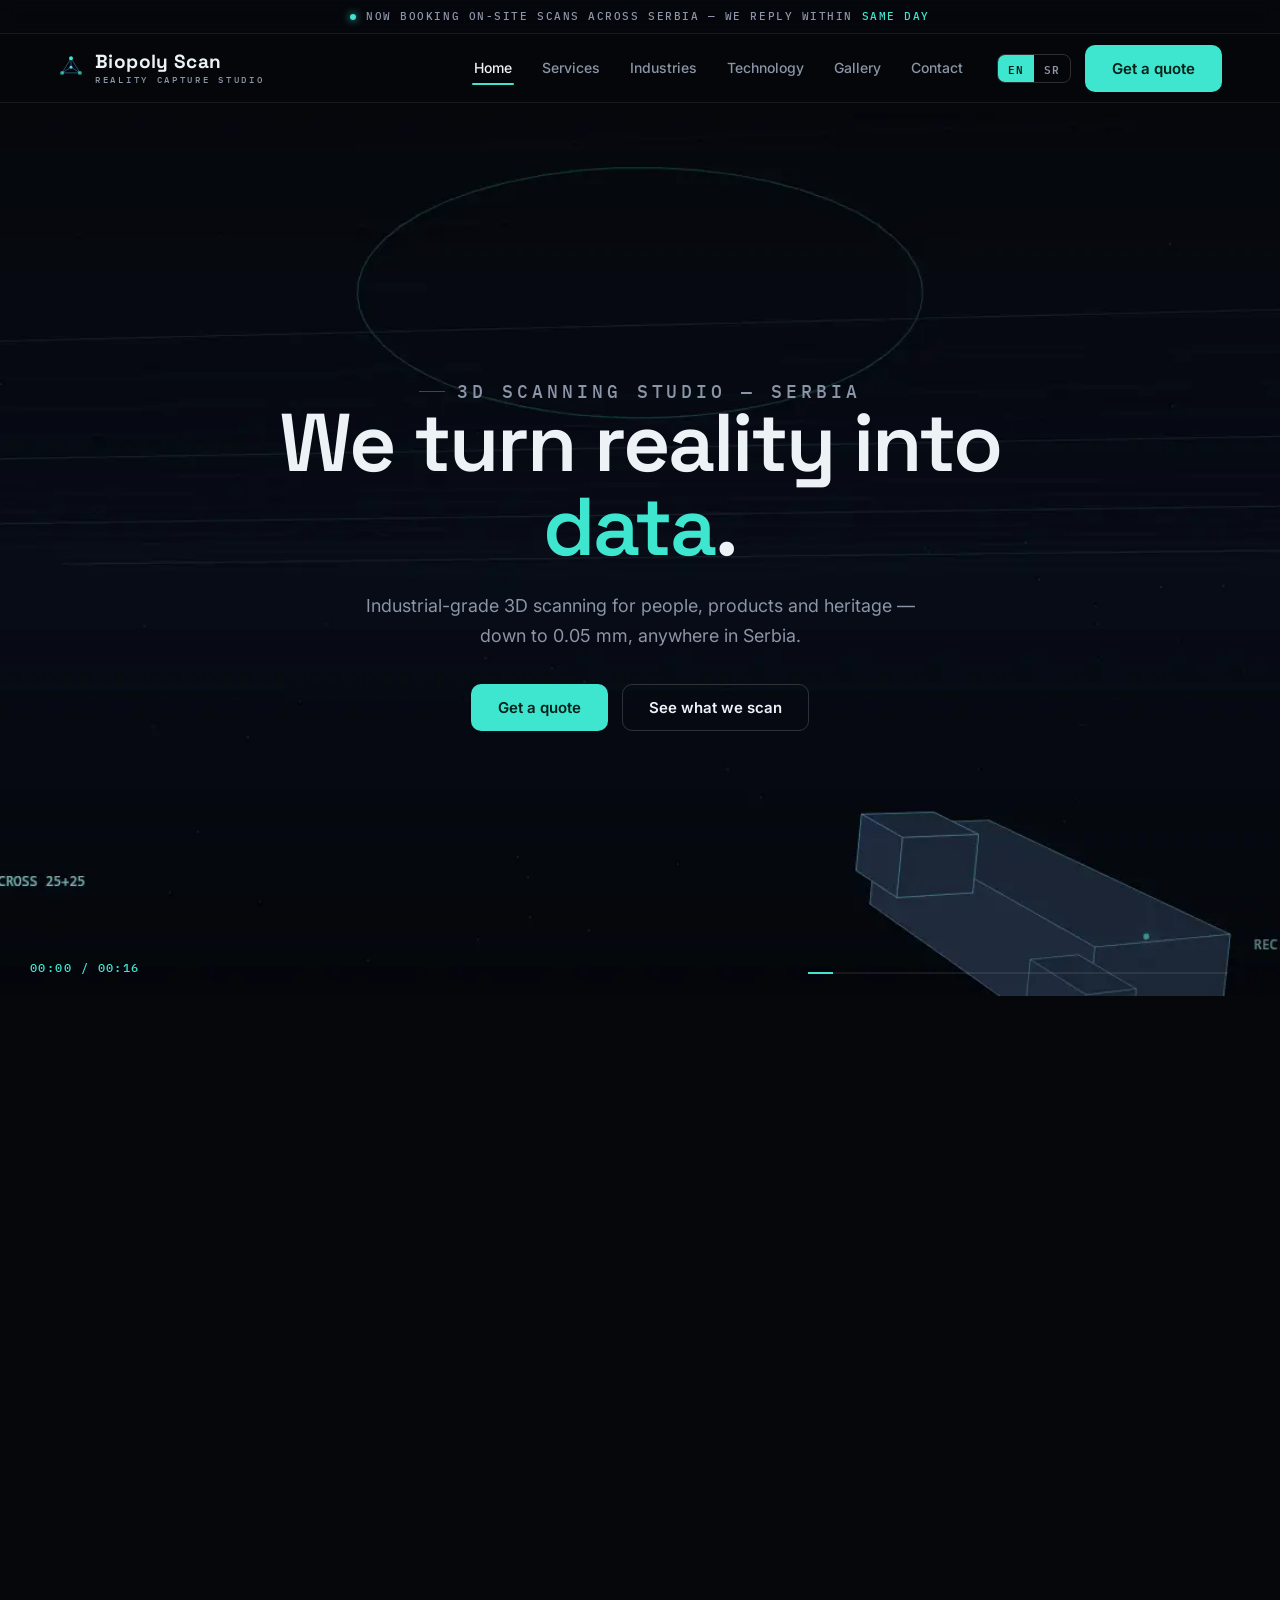
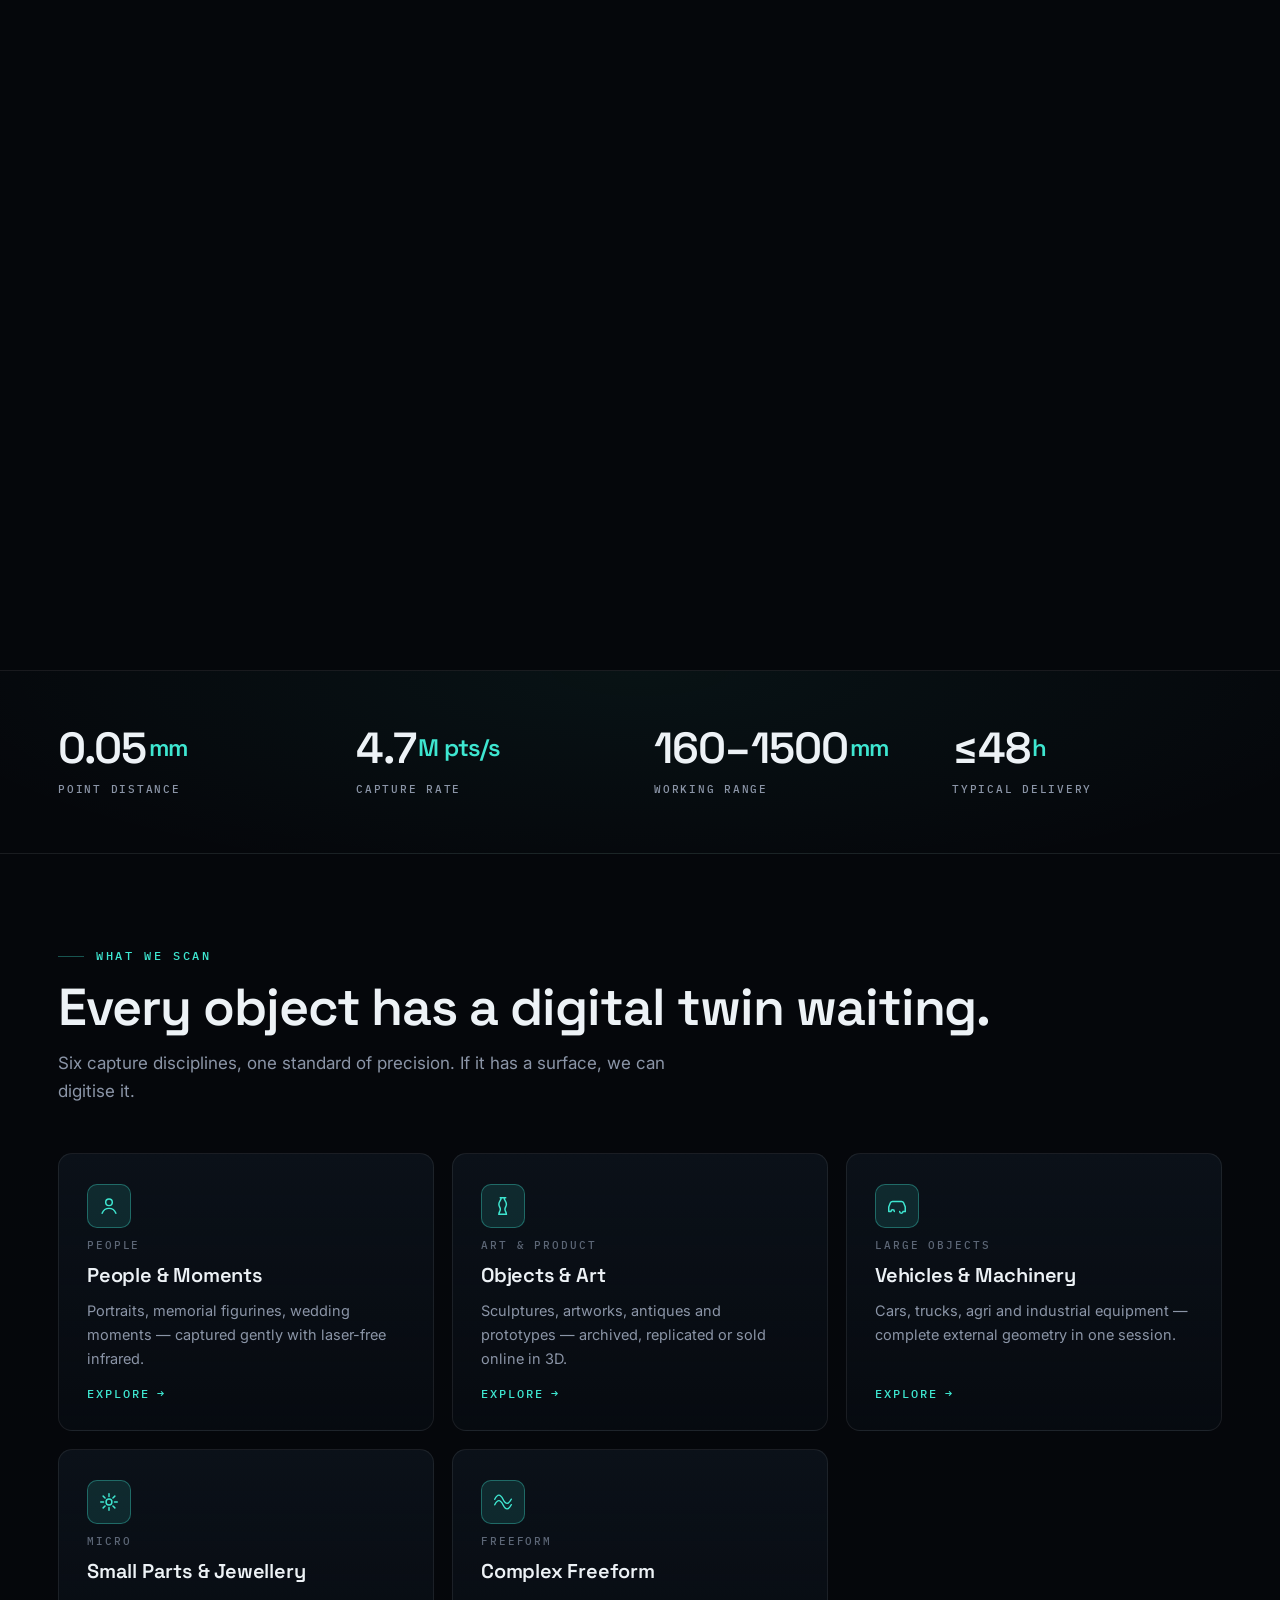
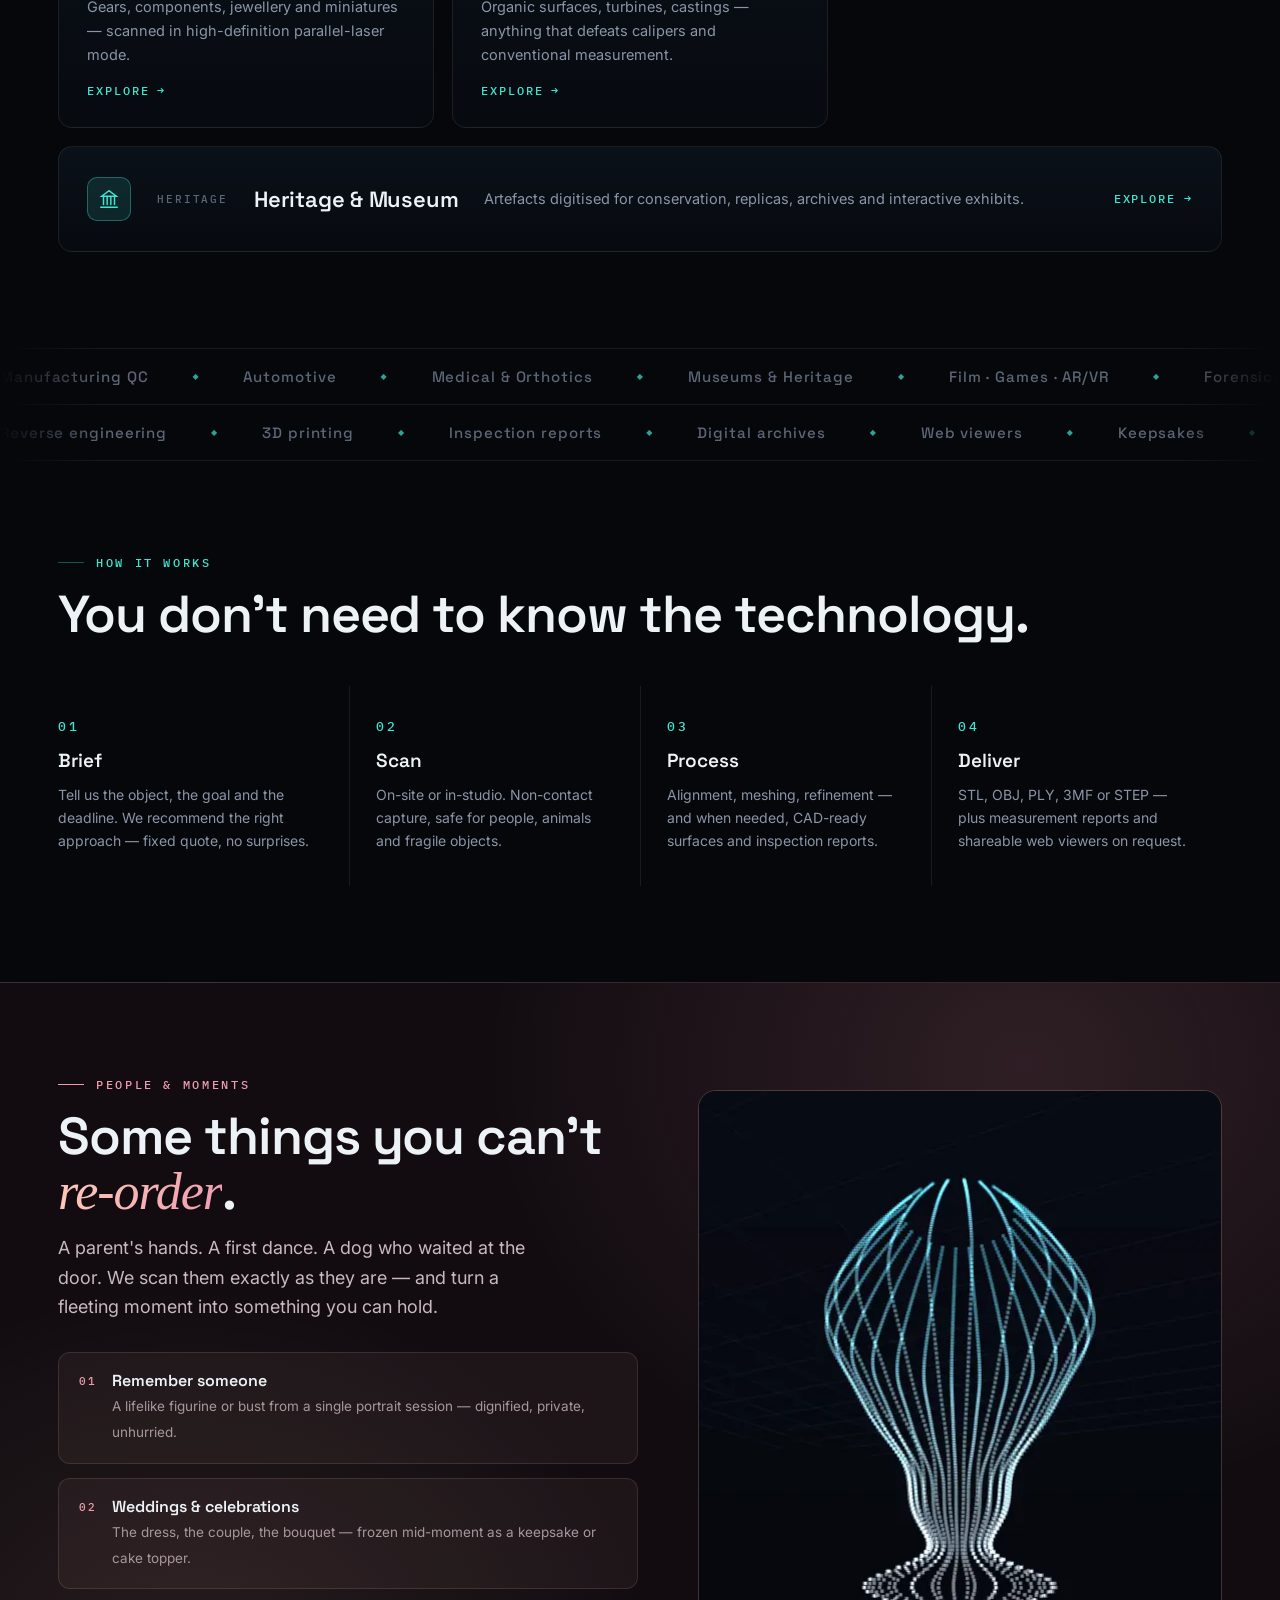
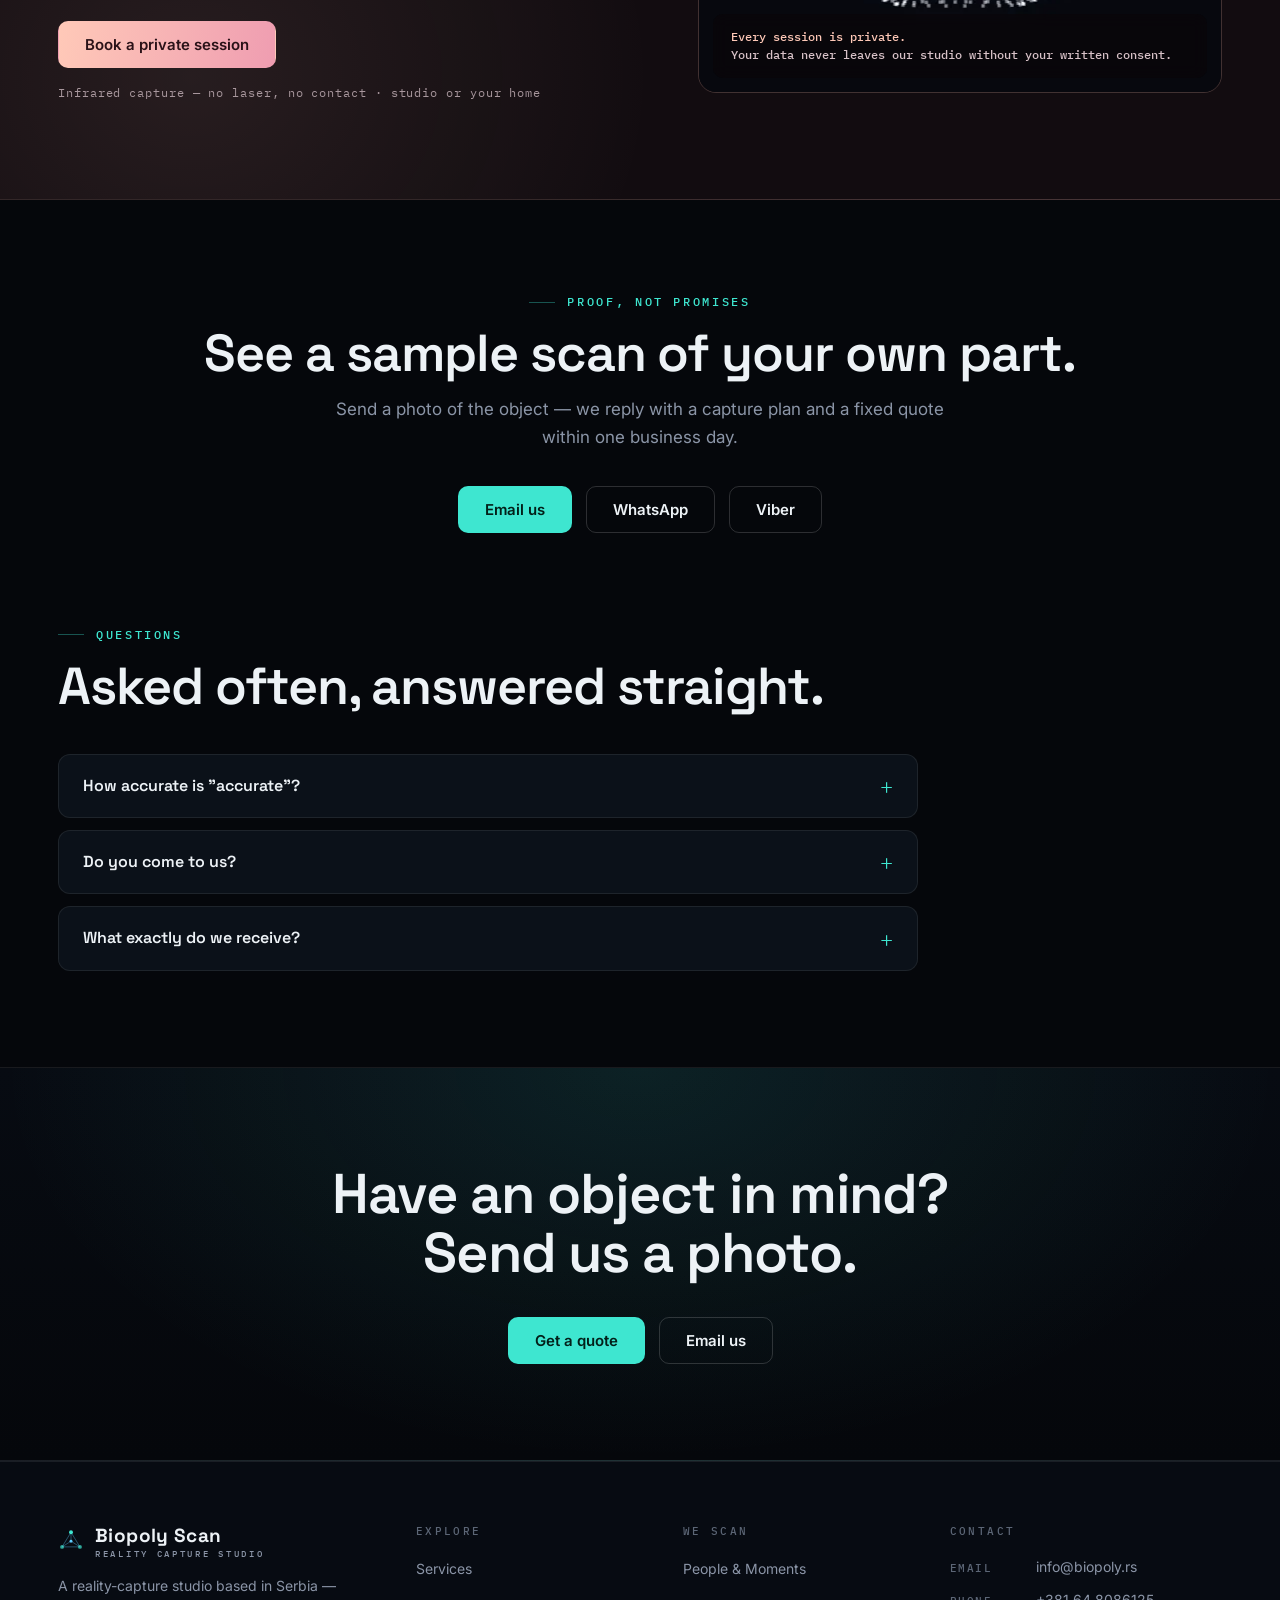
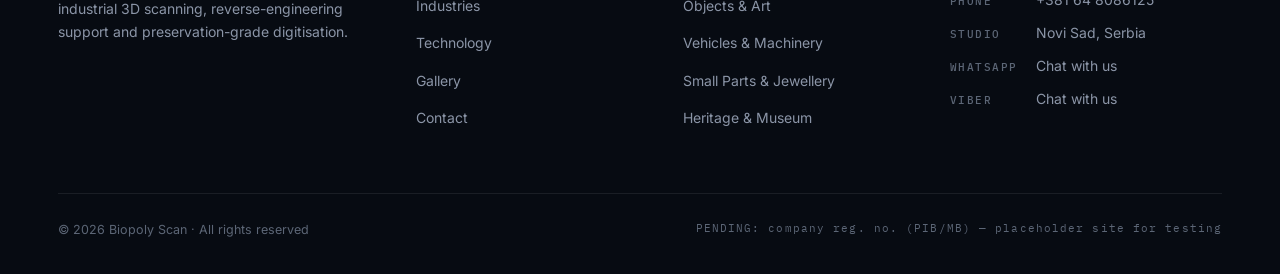
==== commit fc27d694: "feat: brand Biopoly Scan, remove pet service, add GA, fix form submission, update email" ====
--- a/index.html
+++ b/index.html
@@ -3,9 +3,9 @@
 <head>
 <meta charset="UTF-8">
 <meta name="viewport" content="width=device-width, initial-scale=1">
-<title>NOVASCAN — 3D Scanning Studio, Serbia</title>
+<title>Biopoly Scan — 3D Scanning Studio, Serbia</title>
 <meta name="description" content="Industrial-grade 3D scanning in Serbia — people, products, vehicles, heritage. 0.05 mm point distance, on-site wireless capture, CAD-ready deliverables.">
-<meta property="og:title" content="NOVASCAN — We turn reality into data">
+<meta property="og:title" content="Biopoly Scan — We turn reality into data">
 <meta property="og:description" content="Industrial-grade 3D scanning in Serbia — people, products, vehicles, heritage.">
 <meta property="og:image" content="assets/img/og.jpg">
 <link rel="icon" href="assets/img/favicon.svg" type="image/svg+xml">
@@ -13,6 +13,14 @@
 <link rel="preconnect" href="https://fonts.gstatic.com" crossorigin>
 <link href="https://fonts.googleapis.com/css2?family=Space+Grotesk:wght@500;600;700&family=Inter:wght@400;500;600&family=IBM+Plex+Mono:wght@400;500&display=swap" rel="stylesheet">
 <link rel="stylesheet" href="assets/css/main.css">
+<!-- Google tag (gtag.js) -->
+<script async src="https://www.googletagmanager.com/gtag/js?id=G-81FXS0GPB9"></script>
+<script>
+  window.dataLayer = window.dataLayer || [];
+  function gtag(){dataLayer.push(arguments);}
+  gtag('js', new Date());
+  gtag('config', 'G-81FXS0GPB9');
+</script>
 </head>
 <body data-page="home">
 
@@ -26,7 +34,7 @@
         <circle cx="16" cy="4" r="2.4" fill="#3ee6d0"/><circle cx="5" cy="22" r="2.4" fill="#3ee6d0" opacity=".7"/>
         <circle cx="27" cy="22" r="2.4" fill="#3ee6d0" opacity=".7"/><circle cx="16" cy="15" r="1.8" fill="#5ecbff"/>
       </svg>
-      <span><span data-cfg="brand">NOVASCAN</span><small data-i18n="ft.tagline">REALITY CAPTURE STUDIO</small></span>
+      <span><span data-cfg="brand">Biopoly Scan</span><small data-i18n="ft.tagline">REALITY CAPTURE STUDIO</small></span>
     </a>
     <nav class="main">
       <a href="index.html" data-nav="home" data-i18n="nav.home">Home</a>
@@ -93,20 +101,13 @@
 <section><div class="container">
   <p class="eyebrow rv" data-i18n="dom.eyebrow">What we scan</p>
   <h2 class="sec-title rv" data-i18n="dom.title">Every object has a digital twin waiting.</h2>
-  <p class="sec-sub rv d1" data-i18n="dom.sub">Seven capture disciplines, one standard of precision. If it has a surface, we can digitise it.</p>
+  <p class="sec-sub rv d1" data-i18n="dom.sub">Six capture disciplines, one standard of precision. If it has a surface, we can digitise it.</p>
   <div class="grid3" style="margin-top:48px">
     <a class="card rv" href="services.html#people">
       <div class="ico"><svg viewBox="0 0 24 24" fill="none" stroke="currentColor" stroke-width="1.6" stroke-linecap="round"><circle cx="12" cy="8" r="3.6"/><path d="M4.5 20c1.4-3.6 4.1-5.4 7.5-5.4s6.1 1.8 7.5 5.4"/></svg></div>
       <span class="tagline" data-i18n="d1.tag">People</span>
       <h3 data-i18n="d1.t">People &amp; Moments</h3>
       <p data-i18n="d1.p">Portraits, memorial figurines, wedding moments — captured gently with laser-free infrared.</p>
-      <span class="go" data-i18n="cta.more">Explore</span>
-    </a>
-    <a class="card rv d1" href="services.html#pets">
-      <div class="ico"><svg viewBox="0 0 24 24" fill="none" stroke="currentColor" stroke-width="1.6" stroke-linecap="round"><ellipse cx="7" cy="8.6" rx="1.7" ry="2.2"/><ellipse cx="12" cy="7.2" rx="1.7" ry="2.2"/><ellipse cx="17" cy="8.6" rx="1.7" ry="2.2"/><path d="M12 11.2c-3 0-5.2 2.5-5.2 4.9 0 1.6 1.2 2.7 2.7 2.7 1 0 1.7-.4 2.5-.4s1.5.4 2.5.4c1.5 0 2.7-1.1 2.7-2.7 0-2.4-2.2-4.9-5.2-4.9z"/></svg></div>
-      <span class="tagline" data-i18n="d7.tag">Keepsakes</span>
-      <h3 data-i18n="d7.t">Pets</h3>
-      <p data-i18n="d7.p">Dogs, cats and other companions — laser-free infrared capture, no posing, in the studio or at your home.</p>
       <span class="go" data-i18n="cta.more">Explore</span>
     </a>
     <a class="card rv d2" href="services.html#objects">
@@ -179,7 +180,6 @@
       <div class="moments">
         <div class="moment rv"><i>01</i><div><b data-i18n="wm.m1.t">Remember someone</b><span data-i18n="wm.m1.p">A lifelike figurine or bust from a single portrait session — dignified, private, unhurried.</span></div></div>
         <div class="moment rv d1"><i>02</i><div><b data-i18n="wm.m2.t">Weddings &amp; celebrations</b><span data-i18n="wm.m2.p">The dress, the couple, the bouquet — frozen mid-moment as a keepsake or cake topper.</span></div></div>
-        <a class="moment rv d2" href="services.html#pets"><i>03</i><div><b data-i18n="wm.m3.t">Pets, exactly as they are</b><span data-i18n="wm.m3.p">No posing required. We scan sleeping dogs and impatient cats — it takes only minutes.</span></div></a>
       </div>
       <div style="display:flex;gap:16px;align-items:center;margin-top:32px;flex-wrap:wrap">
         <a class="btn btn-warm" href="contact.html" data-i18n="cta.book">Book a private session</a>
@@ -235,7 +235,7 @@
           <circle cx="16" cy="4" r="2.4" fill="#3ee6d0"/><circle cx="5" cy="22" r="2.4" fill="#3ee6d0" opacity=".7"/>
           <circle cx="27" cy="22" r="2.4" fill="#3ee6d0" opacity=".7"/><circle cx="16" cy="15" r="1.8" fill="#5ecbff"/>
         </svg>
-        <span><span data-cfg="brand">NOVASCAN</span><small data-i18n="ft.tagline">REALITY CAPTURE STUDIO</small></span>
+        <span><span data-cfg="brand">Biopoly Scan</span><small data-i18n="ft.tagline">REALITY CAPTURE STUDIO</small></span>
       </a>
       <p class="about" data-i18n="ft.about">A reality-capture studio based in Serbia — industrial 3D scanning, reverse-engineering support and preservation-grade digitisation.</p>
     </div>
@@ -253,7 +253,6 @@
       <h4 data-i18n="ft.services">We scan</h4>
       <ul>
         <li><a href="services.html#people" data-i18n="sv.people">People &amp; Moments</a></li>
-        <li><a href="services.html#pets" data-i18n="sv.pets">Pets</a></li>
         <li><a href="services.html#objects" data-i18n="sv.objects">Objects &amp; Art</a></li>
         <li><a href="services.html#vehicles" data-i18n="sv.vehicles">Vehicles &amp; Machinery</a></li>
         <li><a href="services.html#small" data-i18n="sv.small">Small Parts &amp; Jewellery</a></li>
@@ -270,7 +269,7 @@
     </div>
   </div>
   <div class="bottom">
-    <span>© <span id="yy">2026</span> <span data-cfg="brand">NOVASCAN</span> · <span data-i18n="ft.rights">All rights reserved</span></span>
+    <span>© <span id="yy">2026</span> <span data-cfg="brand">Biopoly Scan</span> · <span data-i18n="ft.rights">All rights reserved</span></span>
     <span class="mono" data-i18n="ft.legal">PENDING: company reg. no. (PIB/MB) — placeholder site for testing</span>
   </div>
 </div></footer>
--- a/assets/css/main.css
+++ b/assets/css/main.css
@@ -1,5 +1,5 @@
 /* ============================================================
-   NOVASCAN 3D — design system
+   Biopoly Scan 3D — design system
    dark tech · single teal accent · mono data labels
    ============================================================ */
 :root{
